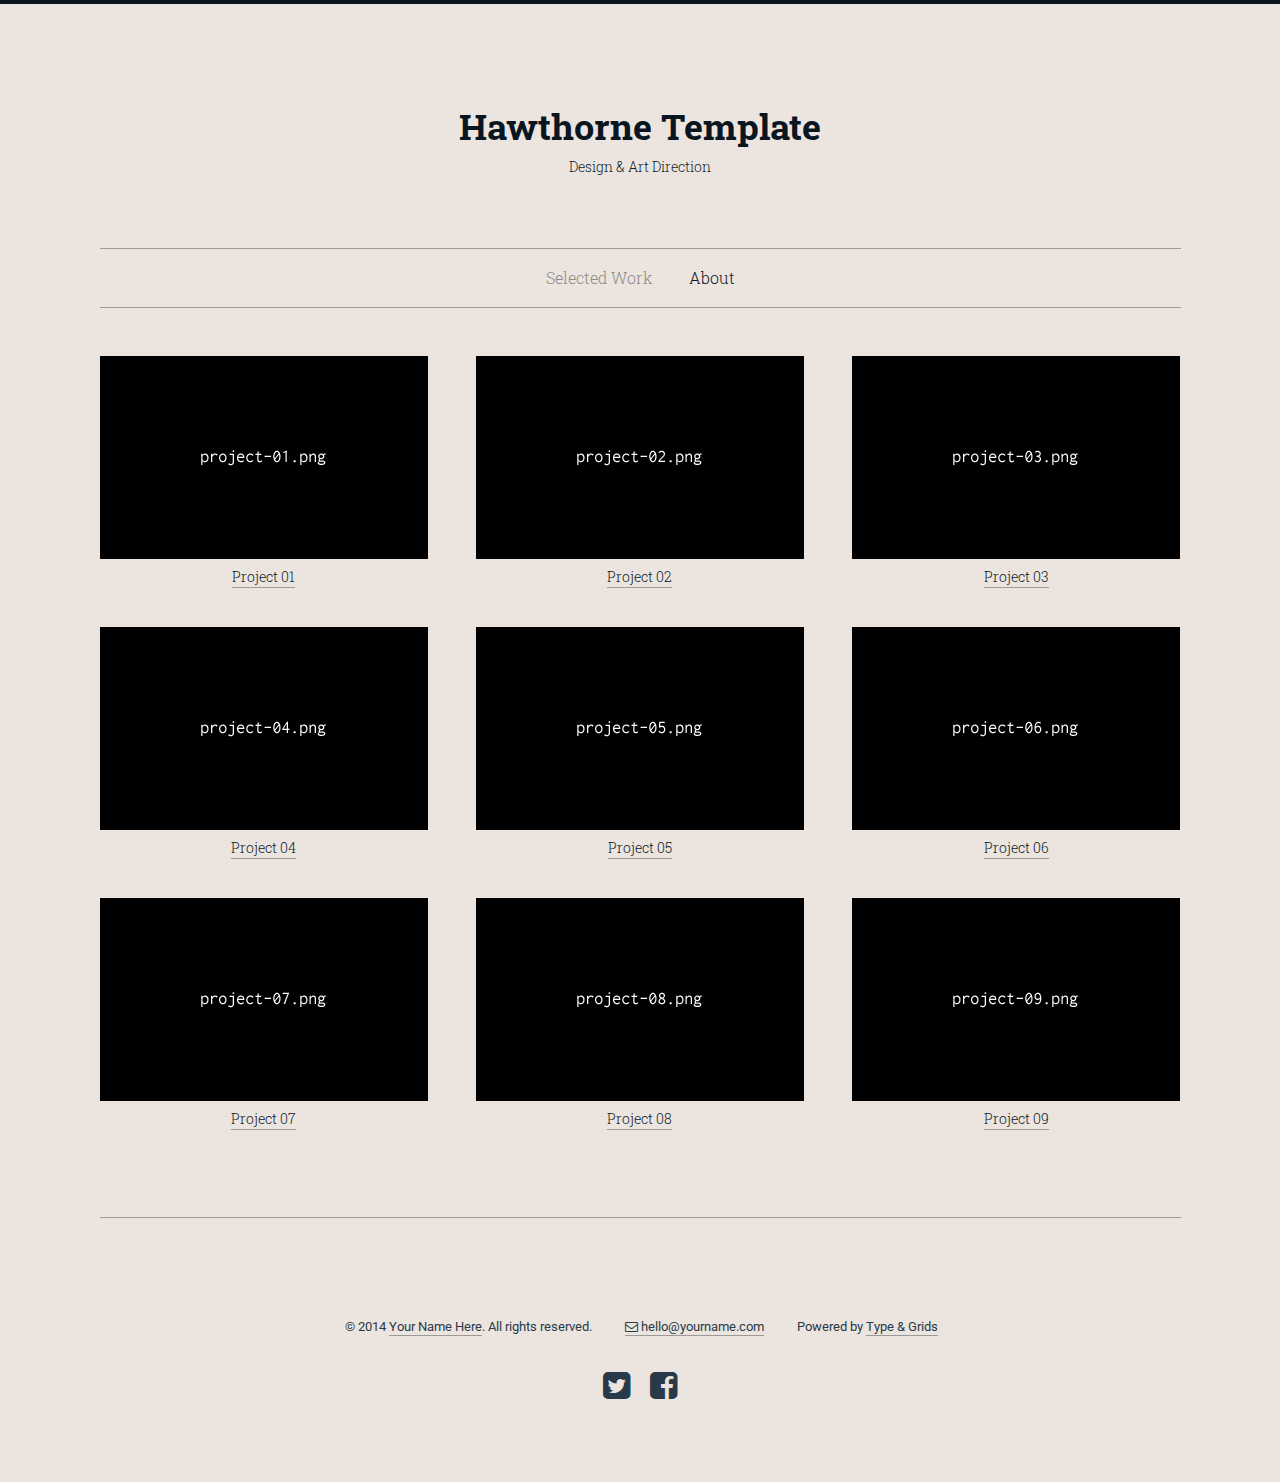
==== index.html @ dd9c14a2 "initial commit" ====
<!doctype html>
<html class="no-js" lang="en">
<head>
<meta charset="utf-8" />
<meta name="viewport" content="width=device-width, initial-scale=1.0" />

<title>Hawthorne &mdash; Selected Work</title>
<meta name="description" content="Page description goes here">

<!-- ******************************************************************************************
Set the type and color theme here - the Pro version contains additional themes -->
<link href="css/hawthorne_type2_color3.css" rel="stylesheet">
<!--  ************************************************************************************* -->

<link href="css/font-awesome.min.css" rel="stylesheet">
<script src="js/vendor/modernizr.js"></script>

</head>
<body>

<div class="top-border"></div>

<div class="row">
	<div class="small-12 medium-12 large-12 small-centered columns">
		<header>		
			<h1><a href="index.html">Hawthorne Template</a></h1>
			<h2><a href="index.html">Design & Art Direction</a></h2>
			<!--
			<div class="logo">
				<a href="index.html"><img src="img/logo.png" alt="Your Name Here" /></a>
			</div>
			-->
		</header>
	</div>
	<div class="small-12 medium-12 large-12 small-centered columns">
		<nav>
			<ul class="inline-list-custom">
				<li><a href="index.html" class="current">Selected Work</a></li>
				<li><a href="about.html">About</a></li>							
			</ul>
		</nav>
	</div>
</div>

<div class="row">
	<div class="small-12 medium-12 large-12 columns">
		<ul class="small-block-grid-1 medium-block-grid-3 large-block-grid-3 inline-list-custom">
			
			<!-- Begin project -->
			<li>
				<div class="thumbnail">
					<div class="thumbnail-img">
						<div class="thumbnail-hover"><a href="project-01.html"></a></div>
						<a href="project-01.html"><img src="img/projects/project-01.png" alt="Project 01" /></a>
					</div>
					<div class="thumbnail-caption"><a class="caption-link" href="project-01.html">Project 01</a></div>
				</div>
			</li>
			<!-- End project -->
			
			<!-- Begin project -->
			<li>
				<div class="thumbnail">
					<div class="thumbnail-img">
						<div class="thumbnail-hover"><a href="project-01.html"></a></div>
						<a href="project-01.html"><img src="img/projects/project-02.png" alt="Project 02" /></a>
					</div>
					<div class="thumbnail-caption"><a class="caption-link" href="project-01.html">Project 02</a></div>
				</div>
			</li>
			<!-- End project -->
			
			<!-- Begin project -->
			<li>
				<div class="thumbnail">
					<div class="thumbnail-img">
						<div class="thumbnail-hover"><a href="project-01.html"></a></div>
						<a href="project-01.html"><img src="img/projects/project-03.png" alt="Project 03" /></a>
					</div>
					<div class="thumbnail-caption"><a class="caption-link" href="project-01.html">Project 03</a></div>
				</div>
			</li>
			<!-- End project -->
			
			<!-- Begin project -->
			<li>
				<div class="thumbnail">
					<div class="thumbnail-img">
						<div class="thumbnail-hover"><a href="project-01.html"></a></div>
						<a href="project-01.html"><img src="img/projects/project-04.png" alt="Project 04" /></a>
					</div>
					<div class="thumbnail-caption"><a class="caption-link" href="project-01.html">Project 04</a></div>
				</div>
			</li>
			<!-- End project -->
			
			<!-- Begin project -->
			<li>
				<div class="thumbnail">
					<div class="thumbnail-img">
						<div class="thumbnail-hover"><a href="project-01.html"></a></div>
						<a href="project-01.html"><img src="img/projects/project-05.png" alt="Project 05" /></a>
					</div>
					<div class="thumbnail-caption"><a class="caption-link" href="project-01.html">Project 05</a></div>
				</div>
			</li>
			<!-- End project -->
			
			<!-- Begin project -->
			<li>
				<div class="thumbnail">
					<div class="thumbnail-img">
						<div class="thumbnail-hover"><a href="project-01.html"></a></div>
						<a href="project-01.html"><img src="img/projects/project-06.png" alt="Project 06" /></a>
					</div>
					<div class="thumbnail-caption"><a class="caption-link" href="project-01.html">Project 06</a></div>
				</div>
			</li>
			<!-- End project -->
			
			<!-- Begin project -->
			<li>
				<div class="thumbnail">
					<div class="thumbnail-img">
						<div class="thumbnail-hover"><a href="project-01.html"></a></div>
						<a href="project-01.html"><img src="img/projects/project-07.png" alt="Project 07" /></a>
					</div>
					<div class="thumbnail-caption"><a class="caption-link" href="project-01.html">Project 07</a></div>
				</div>
			</li>
			<!-- End project -->
			
			<!-- Begin project -->
			<li>
				<div class="thumbnail">
					<div class="thumbnail-img">
						<div class="thumbnail-hover"><a href="project-01.html"></a></div>
						<a href="project-01.html"><img src="img/projects/project-08.png" alt="Project 08" /></a>
					</div>
					<div class="thumbnail-caption"><a class="caption-link" href="project-01.html">Project 08</a></div>
				</div>
			</li>
			<!-- End project -->
			
			<!-- Begin project -->
			<li>
				<div class="thumbnail">
					<div class="thumbnail-img">
						<div class="thumbnail-hover"><a href="project-01.html"></a></div>
						<a href="project-01.html"><img src="img/projects/project-09.png" alt="Project 09" /></a>
					</div>
					<div class="thumbnail-caption"><a class="caption-link" href="project-01.html">Project 09</a></div>
				</div>
			</li>
			<!-- End project -->
						
		</ul>
	</div>
</div>

<div class="row">
	<div class="small-12 medium-12 large-12 columns">
		<footer>
			<ul>
				<li>&copy; 2014 <a href="index.html">Your Name Here</a>. All rights reserved.</li>
				<li><a href="mailto:hello@yourname.com"><i class="fa fa-envelope-o"></i> hello@yourname.com</a></li>
				
				<!-- *****************************************************************************************
				The "Powered by Type & Grids" link in the footer is required in the Free version
				typeandgrids.com/pirates -->
				<li>Powered by <a href="http://www.typeandgrids.com" target="_blank">Type &amp; Grids</a></li>
				<!--  ************************************************************************************ -->
				
			</ul>
			<div class="social-icons">
				<a href="http://www.twitter.com/typeandgrids" target="_blank"><i class="fa fa-twitter-square fa-2x"></i></a>
				<a href="http://www.facebook.com/typeandgrids" target="_blank"><i class="fa fa-facebook-square fa-2x"></i></a>
			</div>
		</footer>
	</div>
</div>

<script src="js/vendor/jquery.min.js"></script>
<script src="js/foundation.min.js"></script>
<script src="js/hawthorne.js"></script>

</body>
</html>
---- css/hawthorne_type2_color3.css ----
@import url(http://fonts.googleapis.com/css?family=Roboto:400,300,300italic,400italic,700,700italic);
@import url(http://fonts.googleapis.com/css?family=Roboto+Slab:400,300,700);
/*==================================================================================================
Foundation Variables
==================================================================================================*/
/*==================================================================================================
Imports
==================================================================================================*/
/*==================================================================================================
Type Theme 02
==================================================================================================*/
/*==================================================================================================
My Variables
==================================================================================================*/
/*==================================================================================================
Blog Type Theme 02: Roboto + Roboto Slab
==================================================================================================*/
/*==================================================================================================
Foundation Variables
==================================================================================================*/
/*==================================================================================================
Spacing Adjustments
==================================================================================================*/
/*==================================================================================================
Color Theme 03
==================================================================================================*/
/*==================================================================================================
Master Color Theme 03
==================================================================================================*/
/*==================================================================================================
Foundation Variables
==================================================================================================*/
/*==================================================================================================
My Variables
==================================================================================================*/
/*==================================================================================================
Mixins
==================================================================================================*/
/*==================================================================================================
Blog
==================================================================================================*/
/* line 28, ../scss/master/_blog.scss */
aside.blog-sidebar h5 {
  text-align: center;
}

/* line 32, ../scss/master/_blog.scss */
aside.blog-sidebar h5, .related-posts h5 {
  font-family: "Roboto Slab", "Helvetica Neue", "Helvetica", Helvetica, Arial, sans-serif;
  font-weight: bold;
  font-style: normal;
  font-size: 1.125rem;
  line-height: 1.2;
  letter-spacing: 0;
  text-transform: none;
  padding-bottom: 0.5em;
}

/* line 43, ../scss/master/_blog.scss */
aside.blog-sidebar li, aside.blog-sidebar p {
  font-family: "Roboto", "Helvetica Neue", "Helvetica", Helvetica, Arial, sans-serif;
  font-weight: normal;
  font-style: normal;
  font-size: 1.125rem;
  line-height: 1.6;
  letter-spacing: 0;
  text-transform: none;
  list-style-type: none;
  padding-bottom: 1em;
  text-align: center;
}

/* line 56, ../scss/master/_blog.scss */
aside.blog-sidebar ul {
  margin-left: 0;
}

/* line 60, ../scss/master/_blog.scss */
aside.blog-sidebar ul li {
  list-style-type: none;
  margin-left: 0;
}

/* line 65, ../scss/master/_blog.scss */
aside.blog-sidebar ul li a, aside.blog-sidebar ul li a:hover, aside.blog-sidebar p a, aside.blog-sidebar p a:hover, article h1 a, article h1 a:hover {
  border-bottom: none !important;
  text-decoration: none;
  -webkit-transition: color 0.2s ease-out;
  -moz-transition: color 0.2s ease-out;
  transition: color 0.2s ease-out;
}

/* line 71, ../scss/master/_blog.scss */
article {
  border-bottom: 1px solid #9d9995;
  padding-bottom: 1.25em;
  margin-bottom: 2.5em;
}

/* line 77, ../scss/master/_blog.scss */
article h1, h1.archive-title {
  font-family: "Roboto Slab", "Helvetica Neue", "Helvetica", Helvetica, Arial, sans-serif;
  font-weight: bold;
  font-style: normal;
  font-size: 1.5rem;
  line-height: 1.2;
  letter-spacing: 0;
  text-transform: none;
}

/* line 87, ../scss/master/_blog.scss */
article h6.date {
  font-family: "Roboto", "Helvetica Neue", "Helvetica", Helvetica, Arial, sans-serif;
  font-weight: 300;
  font-style: normal;
  font-size: 1rem;
  line-height: 1.2;
  letter-spacing: 0;
  text-transform: none;
  margin-bottom: 1.5em;
}

/* line 98, ../scss/master/_blog.scss */
article p, article li {
  font-family: "Roboto", "Helvetica Neue", "Helvetica", Helvetica, Arial, sans-serif;
  font-size: 0.875rem;
  line-height: 1.5;
}

/* line 104, ../scss/master/_blog.scss */
article p a {
  -webkit-transition: color 0.2s ease-out;
  -moz-transition: color 0.2s ease-out;
  transition: color 0.2s ease-out;
}

/* line 108, ../scss/master/_blog.scss */
article p.byline {
  font-family: "Roboto", "Helvetica Neue", "Helvetica", Helvetica, Arial, sans-serif;
  font-weight: 300;
  font-style: normal;
  font-size: 1rem;
  line-height: 1.2;
  letter-spacing: 0;
  text-transform: none;
}

/* line 118, ../scss/master/_blog.scss */
article img {
  padding-top: 0.5em;
  padding-bottom: 0.5em;
}

/* line 123, ../scss/master/_blog.scss */
article .caption {
  margin-top: -1em;
}

/* line 128, ../scss/master/_blog.scss */
.comments {
  border-top: 1px solid #9d9995;
  margin-top: 3em;
  padding-top: 3em;
  padding-bottom: 1em;
}

/* line 135, ../scss/master/_blog.scss */
div div div article h2 {
  font-family: "Roboto Slab", "Helvetica Neue", "Helvetica", Helvetica, Arial, sans-serif;
  font-weight: bold;
  font-style: normal;
  font-size: 1.3125rem;
  line-height: 1.2;
  letter-spacing: 0;
  text-transform: none;
  padding-bottom: 0.25em;
}

/* line 146, ../scss/master/_blog.scss */
div div div article h3 {
  font-weight: bold;
  font-size: 0.875rem;
}

/* line 151, ../scss/master/_blog.scss */
.related-posts {
  margin-top: 2em;
  margin-bottom: 1.5em;
}

/* line 156, ../scss/master/_blog.scss */
.related-posts h5 {
  margin-bottom: 0.25em;
}

/* line 160, ../scss/master/_blog.scss */
.related-posts ul {
  list-style-type: none;
  margin-left: 0;
}

/* line 165, ../scss/master/_blog.scss */
.related-posts ul li {
  margin-left: 0;
  line-height: 1.8;
  font-family: "Roboto", "Helvetica Neue", "Helvetica", Helvetica, Arial, sans-serif;
  font-weight: normal;
  font-style: normal;
  font-size: 1.125rem;
  line-height: 1.6;
  letter-spacing: 0;
  text-transform: none;
}

/* line 177, ../scss/master/_blog.scss */
h1.archive-title {
  text-align: center;
  margin-bottom: 1.25em;
}

/* line 182, ../scss/master/_blog.scss */
.archive-item {
  margin-bottom: 2em;
}

/* line 186, ../scss/master/_blog.scss */
.archive-item h2 a {
  -webkit-transition: border 0.2s ease-out;
  -moz-transition: border 0.2s ease-out;
  transition: border 0.2s ease-out;
  -webkit-transition: color 0.2s ease-out;
  -moz-transition: color 0.2s ease-out;
  transition: color 0.2s ease-out;
  border-bottom: 1px solid #8a8988;
  padding-bottom: 2px;
  text-decoration: none;
}

/* line 194, ../scss/master/_blog.scss */
.archive-item h2 a:hover {
  border-bottom: 1px solid #1a5f99;
  -webkit-transition: color 0.2s ease-out;
  -moz-transition: color 0.2s ease-out;
  transition: color 0.2s ease-out;
}

/* line 199, ../scss/master/_blog.scss */
.archive-item h2 {
  font-family: "Roboto Slab", "Helvetica Neue", "Helvetica", Helvetica, Arial, sans-serif;
  font-weight: bold;
  font-style: normal;
  font-size: 1.125rem;
  line-height: 1.7;
  letter-spacing: 0;
  text-transform: none;
  text-align: center;
}

/* line 210, ../scss/master/_blog.scss */
.archive-item h6.date {
  font-family: "Roboto", "Helvetica Neue", "Helvetica", Helvetica, Arial, sans-serif;
  font-weight: 300;
  font-style: normal;
  font-size: 0.875rem;
  line-height: 1.3;
  letter-spacing: 0;
  text-transform: none;
  text-align: center;
  padding-top: 0.125em;
}

/* line 222, ../scss/master/_blog.scss */
.pagination-custom {
  margin-bottom: 2em;
}

/* line 226, ../scss/master/_blog.scss */
.pagination-custom p span {
  font-family: "Roboto Slab", "Helvetica Neue", "Helvetica", Helvetica, Arial, sans-serif;
  font-weight: normal;
  font-style: normal;
  font-size: 1rem;
  line-height: 1.2;
  letter-spacing: 0;
  text-transform: none;
  color: #8a8988;
}

/* line 237, ../scss/master/_blog.scss */
.pagination-custom a, .pagination-custom a:hover {
  border-bottom: none !important;
  -webkit-transition: color 0.2s ease-out;
  -moz-transition: color 0.2s ease-out;
  transition: color 0.2s ease-out;
}

/* line 242, ../scss/master/_blog.scss */
.pagination-left {
  padding-right: 1em;
}

/*==================================================================================================
Media Queries
==================================================================================================*/
@media only screen and (min-width: 40.063em) {
  /* line 254, ../scss/master/_blog.scss */
  aside.blog-sidebar h5 {
    text-align: left;
  }

  /* line 258, ../scss/master/_blog.scss */
  aside.blog-sidebar li, aside.blog-sidebar p {
    text-align: left;
  }

  /* line 262, ../scss/master/_blog.scss */
  article h1, h1.archive-title {
    font-size: 2rem;
  }

  /* line 266, ../scss/master/_blog.scss */
  article p, article li, div div div article h3 {
    font-size: 1.125rem;
  }
}
/*==================================================================================================
Global
==================================================================================================*/
/* line 69, ../scss/_custom.scss */
html {
  background-color: #ece5df !important;
}

/* line 73, ../scss/_custom.scss */
a, button, img, nav ul a, .thumbnail-caption a {
  -webkit-transition: color 0.2s ease-out;
  -moz-transition: color 0.2s ease-out;
  transition: color 0.2s ease-out;
}

/* line 77, ../scss/_custom.scss */
p a, li a, .thumbnail-caption a {
  -webkit-transition: border 0.2s ease-out;
  -moz-transition: border 0.2s ease-out;
  transition: border 0.2s ease-out;
  -webkit-transition: color 0.2s ease-out;
  -moz-transition: color 0.2s ease-out;
  transition: color 0.2s ease-out;
  border-bottom: 1px solid #9d9995;
  padding-bottom: 1px;
}

/* line 84, ../scss/_custom.scss */
p a:hover, li a:hover, .thumbnail-caption a:hover, .caption-hover {
  color: #1a5f99;
  border-bottom: 1px solid #1a5f99 !important;
}

/* line 89, ../scss/_custom.scss */
li .thumbnail-hover a, li thumbnail-img a img {
  border-bottom: none !important;
}

/* line 93, ../scss/_custom.scss */
div.lined-list ul {
  margin-left: 0;
}

/* line 97, ../scss/_custom.scss */
.lined-list li {
  font-family: "Roboto", "Helvetica Neue", "Helvetica", Helvetica, Arial, sans-serif;
  font-weight: normal;
  font-style: normal;
  font-size: inherit;
  line-height: 1.5;
  letter-spacing: 0;
  text-transform: none;
  list-style-type: none;
  border-bottom: 1px solid #9d9995;
  padding-top: 0.8em;
  padding-bottom: 0.8em;
  margin-left: 0;
}

/* line 112, ../scss/_custom.scss */
.lined-list li strong {
  font-family: "Roboto", "Helvetica Neue", "Helvetica", Helvetica, Arial, sans-serif;
  font-weight: bold;
  font-style: normal;
  font-size: inherit;
  line-height: 1.3;
  letter-spacing: 0;
  text-transform: none;
}

/* line 122, ../scss/_custom.scss */
.lined-list li:first-child {
  border-top: 1px solid #9d9995;
}

/* line 126, ../scss/_custom.scss */
.centered {
  text-align: center;
}

/* line 130, ../scss/_custom.scss */
iframe {
  border: none !important;
}

/* line 134, ../scss/_custom.scss */
ul.inline-list-custom li {
  margin-left: 0 !important;
}

/* line 138, ../scss/_custom.scss */
ul li {
  margin-left: 0.25em;
  padding-bottom: 1em;
}

/* line 144, ../scss/_custom.scss */
ol li {
  margin-left: 0.25em;
  padding-bottom: 1em;
}

/* line 150, ../scss/_custom.scss */
.row blockquote {
  border-left: 1px solid #9d9995;
}

/* line 154, ../scss/_custom.scss */
.row blockquote p, .row blockquote {
  color: #0a161f;
  font-style: italic;
}

/* line 159, ../scss/_custom.scss */
.row blockquote cite {
  font-weight: bold;
  font-style: normal;
  color: #0a161f;
  font-size: 1em;
  margin-top: 1em;
}

/* line 167, ../scss/_custom.scss */
div h1, div h2, div h3, div h4, div h5, div h6 {
  font-weight: bold;
}

/* line 171, ../scss/_custom.scss */
div div h2 {
  font-family: "Roboto Slab", "Helvetica Neue", "Helvetica", Helvetica, Arial, sans-serif;
  font-weight: bold;
  font-style: normal;
  font-size: 1.5rem;
  line-height: 1.3;
  letter-spacing: 0;
  text-transform: none;
}

/* line 181, ../scss/_custom.scss */
div div h3 {
  font-family: "Roboto Slab", "Helvetica Neue", "Helvetica", Helvetica, Arial, sans-serif;
  font-weight: bold;
  font-style: normal;
  font-size: 1.125rem;
  line-height: 1.3;
  letter-spacing: 0;
  text-transform: none;
}

/* line 191, ../scss/_custom.scss */
.p-small, article .caption, .caption {
  font-size: 0.875rem;
  line-height: 1.5;
}

/* line 196, ../scss/_custom.scss */
.p-smaller {
  font-size: 0.75rem;
  line-height: 1.5;
}

/* line 201, ../scss/_custom.scss */
.caption {
  margin-top: -0.5em;
}

/* line 206, ../scss/_custom.scss */
.social-inline {
  margin-left: 0;
}

/* line 210, ../scss/_custom.scss */
.social-inline li {
  display: block;
  float: left;
  margin-left: 0;
  margin-right: 1.5em;
  vertical-align: top !important;
}

/* line 218, ../scss/_custom.scss */
.social-inline li:first-child {
  margin-right: 0;
}

/* line 222, ../scss/_custom.scss */
.social-inline li span {
  vertical-align: top !important;
}

/*==================================================================================================
Header & Nav
==================================================================================================*/
/* line 232, ../scss/_custom.scss */
.top-border {
  border-top: 4px solid #0a161f;
}

/* line 236, ../scss/_custom.scss */
header {
  padding-top: 3em;
  padding-bottom: 2em;
}

/* line 241, ../scss/_custom.scss */
header div.logo {
  text-align: center;
}

/* line 245, ../scss/_custom.scss */
div div header h1 {
  font-family: "Roboto Slab", "Helvetica Neue", "Helvetica", Helvetica, Arial, sans-serif;
  font-weight: bold;
  font-style: normal;
  font-size: 1.625rem;
  line-height: 1.3;
  letter-spacing: 0;
  text-transform: none;
  line-height: 1.1;
  text-align: center;
  color: #0a161f;
}

/* line 258, ../scss/_custom.scss */
div div header h1 a {
  text-decoration: none;
  color: #0a161f;
}

/* line 263, ../scss/_custom.scss */
div div header h2 {
  font-family: "Roboto Slab", "Helvetica Neue", "Helvetica", Helvetica, Arial, sans-serif;
  font-weight: 300;
  font-style: normal;
  font-size: 0.8125rem;
  line-height: 1.3;
  letter-spacing: 0;
  text-transform: none;
  line-height: 1.4;
  text-align: center;
  color: #0d1d2a;
  margin-top: 0.75em;
}

/* line 278, ../scss/_custom.scss */
div div header h2 a {
  text-decoration: none;
  color: #0d1d2a;
}

/* line 283, ../scss/_custom.scss */
div div header h1 a:hover, header h1 a:focus {
  color: #0a161f;
}

/* line 287, ../scss/_custom.scss */
div div header h2 a:hover, header h2 a:focus {
  color: #0d1d2a;
}

/* line 291, ../scss/_custom.scss */
nav {
  border-top: 1px solid #9d9995;
  border-bottom: 1px solid #9d9995;
  margin-bottom: 3em;
  background-color: #ece5df;
}

/* line 298, ../scss/_custom.scss */
nav ul.inline-list-custom {
  text-align: center;
  padding-top: 0.8em;
  margin-bottom: 0.8em;
  margin-left: 0;
}

/* line 305, ../scss/_custom.scss */
nav ul.inline-list-custom li {
  font-family: "Roboto Slab", "Helvetica Neue", "Helvetica", Helvetica, Arial, sans-serif;
  font-weight: 300;
  font-style: normal;
  font-size: 1rem;
  line-height: 2;
  letter-spacing: 0;
  text-transform: none;
  display: inline-block;
  padding-left: 1em;
  margin-right: 1em;
  padding-bottom: 0;
}

/* line 320, ../scss/_custom.scss */
nav ul li a, nav ul li a:hover {
  border: none !important;
}

/* line 324, ../scss/_custom.scss */
a.current {
  color: #8a8988;
  pointer-events: none;
}

/* line 329, ../scss/_custom.scss */
a.current:hover {
  color: #8a8988;
}

/*==================================================================================================
Project
==================================================================================================*/
/* line 339, ../scss/_custom.scss */
.thumbnail {
  margin-bottom: -0.5em;
  max-width: 328px;
  margin-left: auto;
  margin-right: auto;
}

/* line 346, ../scss/_custom.scss */
.thumbnail-img {
  position: relative;
}

/* line 350, ../scss/_custom.scss */
.thumbnail-hover {
  position: absolute;
  display: none;
  width: 100%;
  height: 100%;
  background-color: rgba(26, 95, 153, 0.5);
}

/* line 358, ../scss/_custom.scss */
.thumbnail-hover a {
  position: absolute;
  left: 0;
  width: 100%;
  height: 100%;
}

/* line 365, ../scss/_custom.scss */
.thumbnail-hover a:hover {
  border: none;
}

/* line 369, ../scss/_custom.scss */
.thumbnail-caption {
  font-family: "Roboto Slab", "Helvetica Neue", "Helvetica", Helvetica, Arial, sans-serif;
  font-weight: 300;
  font-style: normal;
  font-size: 0.875rem;
  line-height: 1.5;
  letter-spacing: 0;
  text-transform: none;
  text-align: center;
  margin-top: 0.5em;
}

/* line 381, ../scss/_custom.scss */
.thumbnail-caption a {
  -webkit-transition: color 0.2s ease-out;
  -moz-transition: color 0.2s ease-out;
  transition: color 0.2s ease-out;
}

/* line 385, ../scss/_custom.scss */
ul.small-block-grid-1 li {
  text-align: center;
}

/* line 389, ../scss/_custom.scss */
hr.project-detail-hr {
  margin-top: 1.75em;
  display: none;
}

/* line 394, ../scss/_custom.scss */
.project-img {
  text-align: center;
  margin-top: 3em;
}

/* line 399, ../scss/_custom.scss */
.project-img:first-of-type {
  margin-top: 1.75em;
}

/* line 403, ../scss/_custom.scss */
.project-img h6 {
  padding-top: 1em;
  font-family: "Roboto Slab", "Helvetica Neue", "Helvetica", Helvetica, Arial, sans-serif;
  font-weight: 300;
  font-style: normal;
  font-size: 0.875rem;
  line-height: 1.5;
  letter-spacing: 0;
  text-transform: none;
}

/* line 414, ../scss/_custom.scss */
.back-to-top-holder {
  margin-top: 4em;
  margin-bottom: 2em;
  text-align: center;
}

/* line 420, ../scss/_custom.scss */
.back-to-top {
  border: none;
  color: #283a49;
}

/* line 425, ../scss/_custom.scss */
a.back-to-top:hover {
  border: none !important;
}

/* line 429, ../scss/_custom.scss */
.raw-html iframe {
  padding-top: 2em;
}

/* line 433, ../scss/_custom.scss */
.raw-html div {
  margin-top: 2em;
}

/* line 437, ../scss/_custom.scss */
.raw-html hr {
  display: none;
  margin-top: 3em;
  margin-bottom: 3em;
}

/*==================================================================================================
Footer
==================================================================================================*/
/* line 449, ../scss/_custom.scss */
footer {
  border-top: 1px solid #9d9995;
  margin-top: 3em;
  padding-top: 4em;
  padding-bottom: 5em;
}

/* line 456, ../scss/_custom.scss */
footer ul {
  text-align: center;
  margin-top: 2em;
  margin-left: 0;
}

/* line 462, ../scss/_custom.scss */
footer li {
  font-family: "Roboto", "Helvetica Neue", "Helvetica", Helvetica, Arial, sans-serif;
  font-weight: normal;
  font-style: normal;
  font-size: 0.8125rem;
  line-height: 1.6;
  letter-spacing: 0;
  text-transform: none;
  display: inline-block;
  padding-left: 1em;
  margin-right: 1em;
  color: #283a49;
}

/* line 476, ../scss/_custom.scss */
footer li a {
  color: #283a49;
  -webkit-transition: color 0.2s ease-out;
  -moz-transition: color 0.2s ease-out;
  transition: color 0.2s ease-out;
}

/* line 481, ../scss/_custom.scss */
footer div.social-icons {
  text-align: center;
}

/* line 485, ../scss/_custom.scss */
footer div.social-icons i {
  padding-left: 0.25em;
  padding-right: 0.25em;
  color: #283a49;
}

/* line 491, ../scss/_custom.scss */
footer div.social-icons a:hover i {
  color: #1a5f99;
  -webkit-transition: color 0.2s ease-out;
  -moz-transition: color 0.2s ease-out;
  transition: color 0.2s ease-out;
}

/* line 496, ../scss/_custom.scss */
footer div.social-icons a i {
  -webkit-transition: color 0.2s ease-out;
  -moz-transition: color 0.2s ease-out;
  transition: color 0.2s ease-out;
}

/*==================================================================================================
Media Queries
==================================================================================================*/
@media only screen and (min-width: 40.063em) {
  /* line 508, ../scss/_custom.scss */
  header {
    padding-top: 6.25em;
    padding-bottom: 3.95em;
  }

  /* line 513, ../scss/_custom.scss */
  div div header h1 {
    font-size: 2.25rem;
  }

  /* line 517, ../scss/_custom.scss */
  div div header h2 {
    font-size: 0.875rem;
  }

  /* line 521, ../scss/_custom.scss */
  div div h2 {
    font-size: 1.875rem;
  }

  /* line 525, ../scss/_custom.scss */
  div div h3 {
    font-size: 1.125rem;
  }

  /* line 529, ../scss/_custom.scss */
  hr.project-detail-hr {
    display: block;
  }

  /* line 533, ../scss/_custom.scss */
  .raw-html hr {
    display: block;
  }

  /* line 537, ../scss/_custom.scss */
  .project-img:first-of-type {
    margin-top: 3em;
  }
}
/* line 287, ../bower_components/foundation/scss/foundation/components/_global.scss */
meta.foundation-mq-small {
  font-family: "/only screen and (max-width: 40em)/";
  width: 0em;
}

/* line 292, ../bower_components/foundation/scss/foundation/components/_global.scss */
meta.foundation-mq-medium {
  font-family: "/only screen and (min-width:40.063em) and (max-width:64em)/";
  width: 40.063em;
}

/* line 297, ../bower_components/foundation/scss/foundation/components/_global.scss */
meta.foundation-mq-large {
  font-family: "/only screen and (min-width:64.063em)/";
  width: 64.063em;
}

/* line 302, ../bower_components/foundation/scss/foundation/components/_global.scss */
meta.foundation-mq-xlarge {
  font-family: "/only screen and (min-width:90.063em)/";
  width: 90.063em;
}

/* line 307, ../bower_components/foundation/scss/foundation/components/_global.scss */
meta.foundation-mq-xxlarge {
  font-family: "/only screen and (min-width:120.063em)/";
  width: 120.063em;
}

/* line 317, ../bower_components/foundation/scss/foundation/components/_global.scss */
*,
*:before,
*:after {
  -moz-box-sizing: border-box;
  -webkit-box-sizing: border-box;
  box-sizing: border-box;
}

/* line 322, ../bower_components/foundation/scss/foundation/components/_global.scss */
html,
body {
  font-size: 100%;
}

/* line 325, ../bower_components/foundation/scss/foundation/components/_global.scss */
body {
  background: #ece5df;
  color: #0a161f;
  padding: 0;
  margin: 0;
  font-family: "Roboto", "Helvetica Neue", "Helvetica", Helvetica, Arial, sans-serif;
  font-weight: normal;
  font-style: normal;
  line-height: 1;
  position: relative;
  cursor: "default";
}

/* line 338, ../bower_components/foundation/scss/foundation/components/_global.scss */
a:hover {
  cursor: pointer;
}

/* line 343, ../bower_components/foundation/scss/foundation/components/_global.scss */
img,
object,
embed {
  max-width: 100%;
  height: auto;
}

/* line 346, ../bower_components/foundation/scss/foundation/components/_global.scss */
object,
embed {
  height: 100%;
}

/* line 347, ../bower_components/foundation/scss/foundation/components/_global.scss */
img {
  -ms-interpolation-mode: bicubic;
}

/* line 353, ../bower_components/foundation/scss/foundation/components/_global.scss */
#map_canvas img,
#map_canvas embed,
#map_canvas object,
.map_canvas img,
.map_canvas embed,
.map_canvas object {
  max-width: none !important;
}

/* line 358, ../bower_components/foundation/scss/foundation/components/_global.scss */
.left {
  float: left !important;
}

/* line 359, ../bower_components/foundation/scss/foundation/components/_global.scss */
.right {
  float: right !important;
}

/* line 360, ../bower_components/foundation/scss/foundation/components/_global.scss */
.clearfix {
  *zoom: 1;
}
/* line 165, ../bower_components/foundation/scss/foundation/components/_global.scss */
.clearfix:before, .clearfix:after {
  content: " ";
  display: table;
}
/* line 166, ../bower_components/foundation/scss/foundation/components/_global.scss */
.clearfix:after {
  clear: both;
}

/* line 361, ../bower_components/foundation/scss/foundation/components/_global.scss */
.text-left {
  text-align: left !important;
}

/* line 362, ../bower_components/foundation/scss/foundation/components/_global.scss */
.text-right {
  text-align: right !important;
}

/* line 363, ../bower_components/foundation/scss/foundation/components/_global.scss */
.text-center {
  text-align: center !important;
}

/* line 364, ../bower_components/foundation/scss/foundation/components/_global.scss */
.text-justify {
  text-align: justify !important;
}

/* line 365, ../bower_components/foundation/scss/foundation/components/_global.scss */
.hide {
  display: none;
}

/* line 371, ../bower_components/foundation/scss/foundation/components/_global.scss */
.antialiased {
  -webkit-font-smoothing: antialiased;
}

/* line 374, ../bower_components/foundation/scss/foundation/components/_global.scss */
img {
  display: inline-block;
  vertical-align: middle;
}

/* line 384, ../bower_components/foundation/scss/foundation/components/_global.scss */
textarea {
  height: auto;
  min-height: 50px;
}

/* line 387, ../bower_components/foundation/scss/foundation/components/_global.scss */
select {
  width: 100%;
}

/* line 69, ../bower_components/foundation/scss/foundation/components/_block-grid.scss */
[class*="block-grid-"] {
  display: block;
  padding: 0;
  margin: 0 -1.5em;
  *zoom: 1;
}
/* line 165, ../bower_components/foundation/scss/foundation/components/_global.scss */
[class*="block-grid-"]:before, [class*="block-grid-"]:after {
  content: " ";
  display: table;
}
/* line 166, ../bower_components/foundation/scss/foundation/components/_global.scss */
[class*="block-grid-"]:after {
  clear: both;
}
/* line 35, ../bower_components/foundation/scss/foundation/components/_block-grid.scss */
[class*="block-grid-"] > li {
  display: inline;
  height: auto;
  float: left;
  padding: 0 1.5em 3em;
}

@media only screen {
  /* line 44, ../bower_components/foundation/scss/foundation/components/_block-grid.scss */
  .small-block-grid-1 > li {
    width: 100%;
    padding: 0 1.5em 3em;
  }
  /* line 48, ../bower_components/foundation/scss/foundation/components/_block-grid.scss */
  .small-block-grid-1 > li:nth-of-type(n) {
    clear: none;
  }
  /* line 49, ../bower_components/foundation/scss/foundation/components/_block-grid.scss */
  .small-block-grid-1 > li:nth-of-type(1n+1) {
    clear: both;
  }

  /* line 44, ../bower_components/foundation/scss/foundation/components/_block-grid.scss */
  .small-block-grid-2 > li {
    width: 50%;
    padding: 0 1.5em 3em;
  }
  /* line 48, ../bower_components/foundation/scss/foundation/components/_block-grid.scss */
  .small-block-grid-2 > li:nth-of-type(n) {
    clear: none;
  }
  /* line 49, ../bower_components/foundation/scss/foundation/components/_block-grid.scss */
  .small-block-grid-2 > li:nth-of-type(2n+1) {
    clear: both;
  }

  /* line 44, ../bower_components/foundation/scss/foundation/components/_block-grid.scss */
  .small-block-grid-3 > li {
    width: 33.33333%;
    padding: 0 1.5em 3em;
  }
  /* line 48, ../bower_components/foundation/scss/foundation/components/_block-grid.scss */
  .small-block-grid-3 > li:nth-of-type(n) {
    clear: none;
  }
  /* line 49, ../bower_components/foundation/scss/foundation/components/_block-grid.scss */
  .small-block-grid-3 > li:nth-of-type(3n+1) {
    clear: both;
  }

  /* line 44, ../bower_components/foundation/scss/foundation/components/_block-grid.scss */
  .small-block-grid-4 > li {
    width: 25%;
    padding: 0 1.5em 3em;
  }
  /* line 48, ../bower_components/foundation/scss/foundation/components/_block-grid.scss */
  .small-block-grid-4 > li:nth-of-type(n) {
    clear: none;
  }
  /* line 49, ../bower_components/foundation/scss/foundation/components/_block-grid.scss */
  .small-block-grid-4 > li:nth-of-type(4n+1) {
    clear: both;
  }

  /* line 44, ../bower_components/foundation/scss/foundation/components/_block-grid.scss */
  .small-block-grid-5 > li {
    width: 20%;
    padding: 0 1.5em 3em;
  }
  /* line 48, ../bower_components/foundation/scss/foundation/components/_block-grid.scss */
  .small-block-grid-5 > li:nth-of-type(n) {
    clear: none;
  }
  /* line 49, ../bower_components/foundation/scss/foundation/components/_block-grid.scss */
  .small-block-grid-5 > li:nth-of-type(5n+1) {
    clear: both;
  }

  /* line 44, ../bower_components/foundation/scss/foundation/components/_block-grid.scss */
  .small-block-grid-6 > li {
    width: 16.66667%;
    padding: 0 1.5em 3em;
  }
  /* line 48, ../bower_components/foundation/scss/foundation/components/_block-grid.scss */
  .small-block-grid-6 > li:nth-of-type(n) {
    clear: none;
  }
  /* line 49, ../bower_components/foundation/scss/foundation/components/_block-grid.scss */
  .small-block-grid-6 > li:nth-of-type(6n+1) {
    clear: both;
  }

  /* line 44, ../bower_components/foundation/scss/foundation/components/_block-grid.scss */
  .small-block-grid-7 > li {
    width: 14.28571%;
    padding: 0 1.5em 3em;
  }
  /* line 48, ../bower_components/foundation/scss/foundation/components/_block-grid.scss */
  .small-block-grid-7 > li:nth-of-type(n) {
    clear: none;
  }
  /* line 49, ../bower_components/foundation/scss/foundation/components/_block-grid.scss */
  .small-block-grid-7 > li:nth-of-type(7n+1) {
    clear: both;
  }

  /* line 44, ../bower_components/foundation/scss/foundation/components/_block-grid.scss */
  .small-block-grid-8 > li {
    width: 12.5%;
    padding: 0 1.5em 3em;
  }
  /* line 48, ../bower_components/foundation/scss/foundation/components/_block-grid.scss */
  .small-block-grid-8 > li:nth-of-type(n) {
    clear: none;
  }
  /* line 49, ../bower_components/foundation/scss/foundation/components/_block-grid.scss */
  .small-block-grid-8 > li:nth-of-type(8n+1) {
    clear: both;
  }

  /* line 44, ../bower_components/foundation/scss/foundation/components/_block-grid.scss */
  .small-block-grid-9 > li {
    width: 11.11111%;
    padding: 0 1.5em 3em;
  }
  /* line 48, ../bower_components/foundation/scss/foundation/components/_block-grid.scss */
  .small-block-grid-9 > li:nth-of-type(n) {
    clear: none;
  }
  /* line 49, ../bower_components/foundation/scss/foundation/components/_block-grid.scss */
  .small-block-grid-9 > li:nth-of-type(9n+1) {
    clear: both;
  }

  /* line 44, ../bower_components/foundation/scss/foundation/components/_block-grid.scss */
  .small-block-grid-10 > li {
    width: 10%;
    padding: 0 1.5em 3em;
  }
  /* line 48, ../bower_components/foundation/scss/foundation/components/_block-grid.scss */
  .small-block-grid-10 > li:nth-of-type(n) {
    clear: none;
  }
  /* line 49, ../bower_components/foundation/scss/foundation/components/_block-grid.scss */
  .small-block-grid-10 > li:nth-of-type(10n+1) {
    clear: both;
  }

  /* line 44, ../bower_components/foundation/scss/foundation/components/_block-grid.scss */
  .small-block-grid-11 > li {
    width: 9.09091%;
    padding: 0 1.5em 3em;
  }
  /* line 48, ../bower_components/foundation/scss/foundation/components/_block-grid.scss */
  .small-block-grid-11 > li:nth-of-type(n) {
    clear: none;
  }
  /* line 49, ../bower_components/foundation/scss/foundation/components/_block-grid.scss */
  .small-block-grid-11 > li:nth-of-type(11n+1) {
    clear: both;
  }

  /* line 44, ../bower_components/foundation/scss/foundation/components/_block-grid.scss */
  .small-block-grid-12 > li {
    width: 8.33333%;
    padding: 0 1.5em 3em;
  }
  /* line 48, ../bower_components/foundation/scss/foundation/components/_block-grid.scss */
  .small-block-grid-12 > li:nth-of-type(n) {
    clear: none;
  }
  /* line 49, ../bower_components/foundation/scss/foundation/components/_block-grid.scss */
  .small-block-grid-12 > li:nth-of-type(12n+1) {
    clear: both;
  }
}
@media only screen and (min-width: 40.063em) {
  /* line 44, ../bower_components/foundation/scss/foundation/components/_block-grid.scss */
  .medium-block-grid-1 > li {
    width: 100%;
    padding: 0 1.5em 3em;
  }
  /* line 48, ../bower_components/foundation/scss/foundation/components/_block-grid.scss */
  .medium-block-grid-1 > li:nth-of-type(n) {
    clear: none;
  }
  /* line 49, ../bower_components/foundation/scss/foundation/components/_block-grid.scss */
  .medium-block-grid-1 > li:nth-of-type(1n+1) {
    clear: both;
  }

  /* line 44, ../bower_components/foundation/scss/foundation/components/_block-grid.scss */
  .medium-block-grid-2 > li {
    width: 50%;
    padding: 0 1.5em 3em;
  }
  /* line 48, ../bower_components/foundation/scss/foundation/components/_block-grid.scss */
  .medium-block-grid-2 > li:nth-of-type(n) {
    clear: none;
  }
  /* line 49, ../bower_components/foundation/scss/foundation/components/_block-grid.scss */
  .medium-block-grid-2 > li:nth-of-type(2n+1) {
    clear: both;
  }

  /* line 44, ../bower_components/foundation/scss/foundation/components/_block-grid.scss */
  .medium-block-grid-3 > li {
    width: 33.33333%;
    padding: 0 1.5em 3em;
  }
  /* line 48, ../bower_components/foundation/scss/foundation/components/_block-grid.scss */
  .medium-block-grid-3 > li:nth-of-type(n) {
    clear: none;
  }
  /* line 49, ../bower_components/foundation/scss/foundation/components/_block-grid.scss */
  .medium-block-grid-3 > li:nth-of-type(3n+1) {
    clear: both;
  }

  /* line 44, ../bower_components/foundation/scss/foundation/components/_block-grid.scss */
  .medium-block-grid-4 > li {
    width: 25%;
    padding: 0 1.5em 3em;
  }
  /* line 48, ../bower_components/foundation/scss/foundation/components/_block-grid.scss */
  .medium-block-grid-4 > li:nth-of-type(n) {
    clear: none;
  }
  /* line 49, ../bower_components/foundation/scss/foundation/components/_block-grid.scss */
  .medium-block-grid-4 > li:nth-of-type(4n+1) {
    clear: both;
  }

  /* line 44, ../bower_components/foundation/scss/foundation/components/_block-grid.scss */
  .medium-block-grid-5 > li {
    width: 20%;
    padding: 0 1.5em 3em;
  }
  /* line 48, ../bower_components/foundation/scss/foundation/components/_block-grid.scss */
  .medium-block-grid-5 > li:nth-of-type(n) {
    clear: none;
  }
  /* line 49, ../bower_components/foundation/scss/foundation/components/_block-grid.scss */
  .medium-block-grid-5 > li:nth-of-type(5n+1) {
    clear: both;
  }

  /* line 44, ../bower_components/foundation/scss/foundation/components/_block-grid.scss */
  .medium-block-grid-6 > li {
    width: 16.66667%;
    padding: 0 1.5em 3em;
  }
  /* line 48, ../bower_components/foundation/scss/foundation/components/_block-grid.scss */
  .medium-block-grid-6 > li:nth-of-type(n) {
    clear: none;
  }
  /* line 49, ../bower_components/foundation/scss/foundation/components/_block-grid.scss */
  .medium-block-grid-6 > li:nth-of-type(6n+1) {
    clear: both;
  }

  /* line 44, ../bower_components/foundation/scss/foundation/components/_block-grid.scss */
  .medium-block-grid-7 > li {
    width: 14.28571%;
    padding: 0 1.5em 3em;
  }
  /* line 48, ../bower_components/foundation/scss/foundation/components/_block-grid.scss */
  .medium-block-grid-7 > li:nth-of-type(n) {
    clear: none;
  }
  /* line 49, ../bower_components/foundation/scss/foundation/components/_block-grid.scss */
  .medium-block-grid-7 > li:nth-of-type(7n+1) {
    clear: both;
  }

  /* line 44, ../bower_components/foundation/scss/foundation/components/_block-grid.scss */
  .medium-block-grid-8 > li {
    width: 12.5%;
    padding: 0 1.5em 3em;
  }
  /* line 48, ../bower_components/foundation/scss/foundation/components/_block-grid.scss */
  .medium-block-grid-8 > li:nth-of-type(n) {
    clear: none;
  }
  /* line 49, ../bower_components/foundation/scss/foundation/components/_block-grid.scss */
  .medium-block-grid-8 > li:nth-of-type(8n+1) {
    clear: both;
  }

  /* line 44, ../bower_components/foundation/scss/foundation/components/_block-grid.scss */
  .medium-block-grid-9 > li {
    width: 11.11111%;
    padding: 0 1.5em 3em;
  }
  /* line 48, ../bower_components/foundation/scss/foundation/components/_block-grid.scss */
  .medium-block-grid-9 > li:nth-of-type(n) {
    clear: none;
  }
  /* line 49, ../bower_components/foundation/scss/foundation/components/_block-grid.scss */
  .medium-block-grid-9 > li:nth-of-type(9n+1) {
    clear: both;
  }

  /* line 44, ../bower_components/foundation/scss/foundation/components/_block-grid.scss */
  .medium-block-grid-10 > li {
    width: 10%;
    padding: 0 1.5em 3em;
  }
  /* line 48, ../bower_components/foundation/scss/foundation/components/_block-grid.scss */
  .medium-block-grid-10 > li:nth-of-type(n) {
    clear: none;
  }
  /* line 49, ../bower_components/foundation/scss/foundation/components/_block-grid.scss */
  .medium-block-grid-10 > li:nth-of-type(10n+1) {
    clear: both;
  }

  /* line 44, ../bower_components/foundation/scss/foundation/components/_block-grid.scss */
  .medium-block-grid-11 > li {
    width: 9.09091%;
    padding: 0 1.5em 3em;
  }
  /* line 48, ../bower_components/foundation/scss/foundation/components/_block-grid.scss */
  .medium-block-grid-11 > li:nth-of-type(n) {
    clear: none;
  }
  /* line 49, ../bower_components/foundation/scss/foundation/components/_block-grid.scss */
  .medium-block-grid-11 > li:nth-of-type(11n+1) {
    clear: both;
  }

  /* line 44, ../bower_components/foundation/scss/foundation/components/_block-grid.scss */
  .medium-block-grid-12 > li {
    width: 8.33333%;
    padding: 0 1.5em 3em;
  }
  /* line 48, ../bower_components/foundation/scss/foundation/components/_block-grid.scss */
  .medium-block-grid-12 > li:nth-of-type(n) {
    clear: none;
  }
  /* line 49, ../bower_components/foundation/scss/foundation/components/_block-grid.scss */
  .medium-block-grid-12 > li:nth-of-type(12n+1) {
    clear: both;
  }
}
@media only screen and (min-width: 64.063em) {
  /* line 44, ../bower_components/foundation/scss/foundation/components/_block-grid.scss */
  .large-block-grid-1 > li {
    width: 100%;
    padding: 0 1.5em 3em;
  }
  /* line 48, ../bower_components/foundation/scss/foundation/components/_block-grid.scss */
  .large-block-grid-1 > li:nth-of-type(n) {
    clear: none;
  }
  /* line 49, ../bower_components/foundation/scss/foundation/components/_block-grid.scss */
  .large-block-grid-1 > li:nth-of-type(1n+1) {
    clear: both;
  }

  /* line 44, ../bower_components/foundation/scss/foundation/components/_block-grid.scss */
  .large-block-grid-2 > li {
    width: 50%;
    padding: 0 1.5em 3em;
  }
  /* line 48, ../bower_components/foundation/scss/foundation/components/_block-grid.scss */
  .large-block-grid-2 > li:nth-of-type(n) {
    clear: none;
  }
  /* line 49, ../bower_components/foundation/scss/foundation/components/_block-grid.scss */
  .large-block-grid-2 > li:nth-of-type(2n+1) {
    clear: both;
  }

  /* line 44, ../bower_components/foundation/scss/foundation/components/_block-grid.scss */
  .large-block-grid-3 > li {
    width: 33.33333%;
    padding: 0 1.5em 3em;
  }
  /* line 48, ../bower_components/foundation/scss/foundation/components/_block-grid.scss */
  .large-block-grid-3 > li:nth-of-type(n) {
    clear: none;
  }
  /* line 49, ../bower_components/foundation/scss/foundation/components/_block-grid.scss */
  .large-block-grid-3 > li:nth-of-type(3n+1) {
    clear: both;
  }

  /* line 44, ../bower_components/foundation/scss/foundation/components/_block-grid.scss */
  .large-block-grid-4 > li {
    width: 25%;
    padding: 0 1.5em 3em;
  }
  /* line 48, ../bower_components/foundation/scss/foundation/components/_block-grid.scss */
  .large-block-grid-4 > li:nth-of-type(n) {
    clear: none;
  }
  /* line 49, ../bower_components/foundation/scss/foundation/components/_block-grid.scss */
  .large-block-grid-4 > li:nth-of-type(4n+1) {
    clear: both;
  }

  /* line 44, ../bower_components/foundation/scss/foundation/components/_block-grid.scss */
  .large-block-grid-5 > li {
    width: 20%;
    padding: 0 1.5em 3em;
  }
  /* line 48, ../bower_components/foundation/scss/foundation/components/_block-grid.scss */
  .large-block-grid-5 > li:nth-of-type(n) {
    clear: none;
  }
  /* line 49, ../bower_components/foundation/scss/foundation/components/_block-grid.scss */
  .large-block-grid-5 > li:nth-of-type(5n+1) {
    clear: both;
  }

  /* line 44, ../bower_components/foundation/scss/foundation/components/_block-grid.scss */
  .large-block-grid-6 > li {
    width: 16.66667%;
    padding: 0 1.5em 3em;
  }
  /* line 48, ../bower_components/foundation/scss/foundation/components/_block-grid.scss */
  .large-block-grid-6 > li:nth-of-type(n) {
    clear: none;
  }
  /* line 49, ../bower_components/foundation/scss/foundation/components/_block-grid.scss */
  .large-block-grid-6 > li:nth-of-type(6n+1) {
    clear: both;
  }

  /* line 44, ../bower_components/foundation/scss/foundation/components/_block-grid.scss */
  .large-block-grid-7 > li {
    width: 14.28571%;
    padding: 0 1.5em 3em;
  }
  /* line 48, ../bower_components/foundation/scss/foundation/components/_block-grid.scss */
  .large-block-grid-7 > li:nth-of-type(n) {
    clear: none;
  }
  /* line 49, ../bower_components/foundation/scss/foundation/components/_block-grid.scss */
  .large-block-grid-7 > li:nth-of-type(7n+1) {
    clear: both;
  }

  /* line 44, ../bower_components/foundation/scss/foundation/components/_block-grid.scss */
  .large-block-grid-8 > li {
    width: 12.5%;
    padding: 0 1.5em 3em;
  }
  /* line 48, ../bower_components/foundation/scss/foundation/components/_block-grid.scss */
  .large-block-grid-8 > li:nth-of-type(n) {
    clear: none;
  }
  /* line 49, ../bower_components/foundation/scss/foundation/components/_block-grid.scss */
  .large-block-grid-8 > li:nth-of-type(8n+1) {
    clear: both;
  }

  /* line 44, ../bower_components/foundation/scss/foundation/components/_block-grid.scss */
  .large-block-grid-9 > li {
    width: 11.11111%;
    padding: 0 1.5em 3em;
  }
  /* line 48, ../bower_components/foundation/scss/foundation/components/_block-grid.scss */
  .large-block-grid-9 > li:nth-of-type(n) {
    clear: none;
  }
  /* line 49, ../bower_components/foundation/scss/foundation/components/_block-grid.scss */
  .large-block-grid-9 > li:nth-of-type(9n+1) {
    clear: both;
  }

  /* line 44, ../bower_components/foundation/scss/foundation/components/_block-grid.scss */
  .large-block-grid-10 > li {
    width: 10%;
    padding: 0 1.5em 3em;
  }
  /* line 48, ../bower_components/foundation/scss/foundation/components/_block-grid.scss */
  .large-block-grid-10 > li:nth-of-type(n) {
    clear: none;
  }
  /* line 49, ../bower_components/foundation/scss/foundation/components/_block-grid.scss */
  .large-block-grid-10 > li:nth-of-type(10n+1) {
    clear: both;
  }

  /* line 44, ../bower_components/foundation/scss/foundation/components/_block-grid.scss */
  .large-block-grid-11 > li {
    width: 9.09091%;
    padding: 0 1.5em 3em;
  }
  /* line 48, ../bower_components/foundation/scss/foundation/components/_block-grid.scss */
  .large-block-grid-11 > li:nth-of-type(n) {
    clear: none;
  }
  /* line 49, ../bower_components/foundation/scss/foundation/components/_block-grid.scss */
  .large-block-grid-11 > li:nth-of-type(11n+1) {
    clear: both;
  }

  /* line 44, ../bower_components/foundation/scss/foundation/components/_block-grid.scss */
  .large-block-grid-12 > li {
    width: 8.33333%;
    padding: 0 1.5em 3em;
  }
  /* line 48, ../bower_components/foundation/scss/foundation/components/_block-grid.scss */
  .large-block-grid-12 > li:nth-of-type(n) {
    clear: none;
  }
  /* line 49, ../bower_components/foundation/scss/foundation/components/_block-grid.scss */
  .large-block-grid-12 > li:nth-of-type(12n+1) {
    clear: both;
  }
}
/* line 197, ../bower_components/foundation/scss/foundation/components/_buttons.scss */
button, .button {
  cursor: pointer;
  font-family: "Roboto", "Helvetica Neue", "Helvetica", Helvetica, Arial, sans-serif;
  font-weight: normal;
  line-height: normal;
  margin: 0 0 1.25rem;
  position: relative;
  text-decoration: none;
  text-align: center;
  display: inline-block;
  padding-top: 1rem;
  padding-right: 2rem;
  padding-bottom: 1.0625rem;
  padding-left: 2rem;
  font-size: 1rem;
  /*     @else                            { font-size: $padding - rem-calc(2); } */
  background-color: #0a161f;
  border-color: #04080c;
  color: white;
  -webkit-transition: background-color 300ms ease-out;
  -moz-transition: background-color 300ms ease-out;
  transition: background-color 300ms ease-out;
  padding-top: 1.0625rem;
  padding-bottom: 1rem;
  -webkit-appearance: none;
  border: none;
  font-weight: normal !important;
}
/* line 142, ../bower_components/foundation/scss/foundation/components/_buttons.scss */
button:hover, button:focus, .button:hover, .button:focus {
  background-color: #04080c;
}
/* line 153, ../bower_components/foundation/scss/foundation/components/_buttons.scss */
button:hover, button:focus, .button:hover, .button:focus {
  color: white;
}
/* line 205, ../bower_components/foundation/scss/foundation/components/_buttons.scss */
button.secondary, .button.secondary {
  background-color: #1a5f99;
  border-color: #165183;
  color: white;
}
/* line 142, ../bower_components/foundation/scss/foundation/components/_buttons.scss */
button.secondary:hover, button.secondary:focus, .button.secondary:hover, .button.secondary:focus {
  background-color: #165183;
}
/* line 153, ../bower_components/foundation/scss/foundation/components/_buttons.scss */
button.secondary:hover, button.secondary:focus, .button.secondary:hover, .button.secondary:focus {
  color: white;
}
/* line 206, ../bower_components/foundation/scss/foundation/components/_buttons.scss */
button.success, .button.success {
  background-color: #1a5f99;
  border-color: #165183;
  color: white;
}
/* line 142, ../bower_components/foundation/scss/foundation/components/_buttons.scss */
button.success:hover, button.success:focus, .button.success:hover, .button.success:focus {
  background-color: #165183;
}
/* line 153, ../bower_components/foundation/scss/foundation/components/_buttons.scss */
button.success:hover, button.success:focus, .button.success:hover, .button.success:focus {
  color: white;
}
/* line 207, ../bower_components/foundation/scss/foundation/components/_buttons.scss */
button.alert, .button.alert {
  background-color: #1a5f99;
  border-color: #165183;
  color: white;
}
/* line 142, ../bower_components/foundation/scss/foundation/components/_buttons.scss */
button.alert:hover, button.alert:focus, .button.alert:hover, .button.alert:focus {
  background-color: #165183;
}
/* line 153, ../bower_components/foundation/scss/foundation/components/_buttons.scss */
button.alert:hover, button.alert:focus, .button.alert:hover, .button.alert:focus {
  color: white;
}
/* line 209, ../bower_components/foundation/scss/foundation/components/_buttons.scss */
button.large, .button.large {
  padding-top: 1.125rem;
  padding-right: 2.25rem;
  padding-bottom: 1.1875rem;
  padding-left: 2.25rem;
  font-size: 1.25rem;
  /*     @else                            { font-size: $padding - rem-calc(2); } */
}
/* line 210, ../bower_components/foundation/scss/foundation/components/_buttons.scss */
button.small, .button.small {
  padding-top: 0.875rem;
  padding-right: 1.75rem;
  padding-bottom: 0.9375rem;
  padding-left: 1.75rem;
  font-size: 0.8125rem;
  /*     @else                            { font-size: $padding - rem-calc(2); } */
}
/* line 211, ../bower_components/foundation/scss/foundation/components/_buttons.scss */
button.tiny, .button.tiny {
  padding-top: 0.625rem;
  padding-right: 1.25rem;
  padding-bottom: 0.6875rem;
  padding-left: 1.25rem;
  font-size: 0.6875rem;
  /*     @else                            { font-size: $padding - rem-calc(2); } */
}
/* line 212, ../bower_components/foundation/scss/foundation/components/_buttons.scss */
button.expand, .button.expand {
  padding-right: 0;
  padding-left: 0;
  width: 100%;
}
/* line 214, ../bower_components/foundation/scss/foundation/components/_buttons.scss */
button.left-align, .button.left-align {
  text-align: left;
  text-indent: 0.75rem;
}
/* line 215, ../bower_components/foundation/scss/foundation/components/_buttons.scss */
button.right-align, .button.right-align {
  text-align: right;
  padding-right: 0.75rem;
}
/* line 217, ../bower_components/foundation/scss/foundation/components/_buttons.scss */
button.radius, .button.radius {
  -webkit-border-radius: 3px;
  border-radius: 3px;
}
/* line 218, ../bower_components/foundation/scss/foundation/components/_buttons.scss */
button.round, .button.round {
  -webkit-border-radius: 1000px;
  border-radius: 1000px;
}
/* line 220, ../bower_components/foundation/scss/foundation/components/_buttons.scss */
button.disabled, button[disabled], .button.disabled, .button[disabled] {
  background-color: #0a161f;
  border-color: #04080c;
  color: white;
  cursor: "default";
  opacity: 0.7;
  -webkit-box-shadow: none;
  box-shadow: none;
}
/* line 142, ../bower_components/foundation/scss/foundation/components/_buttons.scss */
button.disabled:hover, button.disabled:focus, button[disabled]:hover, button[disabled]:focus, .button.disabled:hover, .button.disabled:focus, .button[disabled]:hover, .button[disabled]:focus {
  background-color: #04080c;
}
/* line 153, ../bower_components/foundation/scss/foundation/components/_buttons.scss */
button.disabled:hover, button.disabled:focus, button[disabled]:hover, button[disabled]:focus, .button.disabled:hover, .button.disabled:focus, .button[disabled]:hover, .button[disabled]:focus {
  color: white;
}
/* line 166, ../bower_components/foundation/scss/foundation/components/_buttons.scss */
button.disabled:hover, button.disabled:focus, button[disabled]:hover, button[disabled]:focus, .button.disabled:hover, .button.disabled:focus, .button[disabled]:hover, .button[disabled]:focus {
  background-color: #0a161f;
}
/* line 221, ../bower_components/foundation/scss/foundation/components/_buttons.scss */
button.disabled.secondary, button[disabled].secondary, .button.disabled.secondary, .button[disabled].secondary {
  background-color: #1a5f99;
  border-color: #165183;
  color: white;
  cursor: "default";
  opacity: 0.7;
  -webkit-box-shadow: none;
  box-shadow: none;
}
/* line 142, ../bower_components/foundation/scss/foundation/components/_buttons.scss */
button.disabled.secondary:hover, button.disabled.secondary:focus, button[disabled].secondary:hover, button[disabled].secondary:focus, .button.disabled.secondary:hover, .button.disabled.secondary:focus, .button[disabled].secondary:hover, .button[disabled].secondary:focus {
  background-color: #165183;
}
/* line 153, ../bower_components/foundation/scss/foundation/components/_buttons.scss */
button.disabled.secondary:hover, button.disabled.secondary:focus, button[disabled].secondary:hover, button[disabled].secondary:focus, .button.disabled.secondary:hover, .button.disabled.secondary:focus, .button[disabled].secondary:hover, .button[disabled].secondary:focus {
  color: white;
}
/* line 166, ../bower_components/foundation/scss/foundation/components/_buttons.scss */
button.disabled.secondary:hover, button.disabled.secondary:focus, button[disabled].secondary:hover, button[disabled].secondary:focus, .button.disabled.secondary:hover, .button.disabled.secondary:focus, .button[disabled].secondary:hover, .button[disabled].secondary:focus {
  background-color: #1a5f99;
}
/* line 222, ../bower_components/foundation/scss/foundation/components/_buttons.scss */
button.disabled.success, button[disabled].success, .button.disabled.success, .button[disabled].success {
  background-color: #1a5f99;
  border-color: #165183;
  color: white;
  cursor: "default";
  opacity: 0.7;
  -webkit-box-shadow: none;
  box-shadow: none;
}
/* line 142, ../bower_components/foundation/scss/foundation/components/_buttons.scss */
button.disabled.success:hover, button.disabled.success:focus, button[disabled].success:hover, button[disabled].success:focus, .button.disabled.success:hover, .button.disabled.success:focus, .button[disabled].success:hover, .button[disabled].success:focus {
  background-color: #165183;
}
/* line 153, ../bower_components/foundation/scss/foundation/components/_buttons.scss */
button.disabled.success:hover, button.disabled.success:focus, button[disabled].success:hover, button[disabled].success:focus, .button.disabled.success:hover, .button.disabled.success:focus, .button[disabled].success:hover, .button[disabled].success:focus {
  color: white;
}
/* line 166, ../bower_components/foundation/scss/foundation/components/_buttons.scss */
button.disabled.success:hover, button.disabled.success:focus, button[disabled].success:hover, button[disabled].success:focus, .button.disabled.success:hover, .button.disabled.success:focus, .button[disabled].success:hover, .button[disabled].success:focus {
  background-color: #1a5f99;
}
/* line 223, ../bower_components/foundation/scss/foundation/components/_buttons.scss */
button.disabled.alert, button[disabled].alert, .button.disabled.alert, .button[disabled].alert {
  background-color: #1a5f99;
  border-color: #165183;
  color: white;
  cursor: "default";
  opacity: 0.7;
  -webkit-box-shadow: none;
  box-shadow: none;
}
/* line 142, ../bower_components/foundation/scss/foundation/components/_buttons.scss */
button.disabled.alert:hover, button.disabled.alert:focus, button[disabled].alert:hover, button[disabled].alert:focus, .button.disabled.alert:hover, .button.disabled.alert:focus, .button[disabled].alert:hover, .button[disabled].alert:focus {
  background-color: #165183;
}
/* line 153, ../bower_components/foundation/scss/foundation/components/_buttons.scss */
button.disabled.alert:hover, button.disabled.alert:focus, button[disabled].alert:hover, button[disabled].alert:focus, .button.disabled.alert:hover, .button.disabled.alert:focus, .button[disabled].alert:hover, .button[disabled].alert:focus {
  color: white;
}
/* line 166, ../bower_components/foundation/scss/foundation/components/_buttons.scss */
button.disabled.alert:hover, button.disabled.alert:focus, button[disabled].alert:hover, button[disabled].alert:focus, .button.disabled.alert:hover, .button.disabled.alert:focus, .button[disabled].alert:hover, .button[disabled].alert:focus {
  background-color: #1a5f99;
}

@media only screen and (min-width: 40.063em) {
  /* line 228, ../bower_components/foundation/scss/foundation/components/_buttons.scss */
  button, .button {
    display: inline-block;
  }
}
/* line 45, ../bower_components/foundation/scss/foundation/components/_flex-video.scss */
.flex-video {
  position: relative;
  padding-top: 1.5625rem;
  padding-bottom: 67.5%;
  height: 0;
  margin-bottom: 1rem;
  overflow: hidden;
}
/* line 28, ../bower_components/foundation/scss/foundation/components/_flex-video.scss */
.flex-video.widescreen {
  padding-bottom: 57.25%;
}
/* line 29, ../bower_components/foundation/scss/foundation/components/_flex-video.scss */
.flex-video.vimeo {
  padding-top: 0;
}
/* line 34, ../bower_components/foundation/scss/foundation/components/_flex-video.scss */
.flex-video iframe,
.flex-video object,
.flex-video embed,
.flex-video video {
  position: absolute;
  top: 0;
  left: 0;
  width: 100%;
  height: 100%;
}

/* Standard Forms */
/* line 300, ../bower_components/foundation/scss/foundation/components/_forms.scss */
form {
  margin: 0 0 1rem;
}

/* Using forms within rows, we need to set some defaults */
/* line 75, ../bower_components/foundation/scss/foundation/components/_forms.scss */
form .row .row {
  margin: 0 -0.5rem;
}
/* line 78, ../bower_components/foundation/scss/foundation/components/_forms.scss */
form .row .row .column,
form .row .row .columns {
  padding: 0 0.5rem;
}
/* line 81, ../bower_components/foundation/scss/foundation/components/_forms.scss */
form .row .row.collapse {
  margin: 0;
}
/* line 84, ../bower_components/foundation/scss/foundation/components/_forms.scss */
form .row .row.collapse .column,
form .row .row.collapse .columns {
  padding: 0;
}
/* line 85, ../bower_components/foundation/scss/foundation/components/_forms.scss */
form .row .row.collapse input {
  -moz-border-radius-bottomright: 0;
  -moz-border-radius-topright: 0;
  -webkit-border-bottom-right-radius: 0;
  -webkit-border-top-right-radius: 0;
}
/* line 97, ../bower_components/foundation/scss/foundation/components/_forms.scss */
form .row input.column,
form .row input.columns,
form .row textarea.column,
form .row textarea.columns {
  padding-left: 0.5rem;
}

/* Label Styles */
/* line 306, ../bower_components/foundation/scss/foundation/components/_forms.scss */
label {
  font-size: 0.875rem;
  color: #4d4d4d;
  cursor: pointer;
  display: block;
  font-weight: normal;
  margin-bottom: 0.5rem;
  /* Styles for required inputs */
}
/* line 307, ../bower_components/foundation/scss/foundation/components/_forms.scss */
label.right {
  float: none;
  text-align: right;
}
/* line 308, ../bower_components/foundation/scss/foundation/components/_forms.scss */
label.inline {
  margin: 0 0 1rem 0;
  padding: 0.625rem 0;
}
/* line 310, ../bower_components/foundation/scss/foundation/components/_forms.scss */
label small {
  text-transform: capitalize;
  color: #666666;
}

/* line 316, ../bower_components/foundation/scss/foundation/components/_forms.scss */
select {
  -webkit-appearance: none !important;
  background: #fafafa url("data:image/svg+xml;base64, [base64]") no-repeat;
  background-position-x: 97%;
  background-position-y: center;
  border: 1px solid #cccccc;
  padding: 0.5rem;
  font-size: 0.875rem;
  -webkit-border-radius: 0;
  border-radius: 0;
}
/* line 327, ../bower_components/foundation/scss/foundation/components/_forms.scss */
select.radius {
  -webkit-border-radius: 3px;
  border-radius: 3px;
}
/* line 328, ../bower_components/foundation/scss/foundation/components/_forms.scss */
select:hover {
  background: #f2f2f2 url("data:image/svg+xml;base64, [base64]") no-repeat;
  background-position-x: 97%;
  background-position-y: center;
  border-color: #999999;
}

@-moz-document url-prefix() {
  /* line 338, ../bower_components/foundation/scss/foundation/components/_forms.scss */
  select {
    background: #fafafa;
  }

  /* line 339, ../bower_components/foundation/scss/foundation/components/_forms.scss */
  select:hover {
    background: #f2f2f2;
  }
}

/* Attach elements to the beginning or end of an input */
/* line 343, ../bower_components/foundation/scss/foundation/components/_forms.scss */
.prefix,
.postfix {
  display: block;
  position: relative;
  z-index: 2;
  text-align: center;
  width: 100%;
  padding-top: 0;
  padding-bottom: 0;
  border-style: solid;
  border-width: 1px;
  overflow: hidden;
  font-size: 0.875rem;
  height: 2.3125rem;
  line-height: 2.3125rem;
}

/* Adjust padding, alignment and radius if pre/post element is a button */
/* line 346, ../bower_components/foundation/scss/foundation/components/_forms.scss */
.postfix.button {
  padding-left: 0;
  padding-right: 0;
  padding-top: 0;
  padding-bottom: 0;
  text-align: center;
  line-height: 2.125rem;
  border: none;
}

/* line 347, ../bower_components/foundation/scss/foundation/components/_forms.scss */
.prefix.button {
  padding-left: 0;
  padding-right: 0;
  padding-top: 0;
  padding-bottom: 0;
  text-align: center;
  line-height: 2.125rem;
  border: none;
}

/* line 349, ../bower_components/foundation/scss/foundation/components/_forms.scss */
.prefix.button.radius {
  -webkit-border-radius: 0;
  border-radius: 0;
  -moz-border-radius-bottomleft: 3px;
  -moz-border-radius-topleft: 3px;
  -webkit-border-bottom-left-radius: 3px;
  -webkit-border-top-left-radius: 3px;
  border-bottom-left-radius: 3px;
  border-top-left-radius: 3px;
}

/* line 350, ../bower_components/foundation/scss/foundation/components/_forms.scss */
.postfix.button.radius {
  -webkit-border-radius: 0;
  border-radius: 0;
  -moz-border-radius-topright: 3px;
  -moz-border-radius-bottomright: 3px;
  -webkit-border-top-right-radius: 3px;
  -webkit-border-bottom-right-radius: 3px;
  border-top-right-radius: 3px;
  border-bottom-right-radius: 3px;
}

/* line 351, ../bower_components/foundation/scss/foundation/components/_forms.scss */
.prefix.button.round {
  -webkit-border-radius: 0;
  border-radius: 0;
  -moz-border-radius-bottomleft: 1000px;
  -moz-border-radius-topleft: 1000px;
  -webkit-border-bottom-left-radius: 1000px;
  -webkit-border-top-left-radius: 1000px;
  border-bottom-left-radius: 1000px;
  border-top-left-radius: 1000px;
}

/* line 352, ../bower_components/foundation/scss/foundation/components/_forms.scss */
.postfix.button.round {
  -webkit-border-radius: 0;
  border-radius: 0;
  -moz-border-radius-topright: 1000px;
  -moz-border-radius-bottomright: 1000px;
  -webkit-border-top-right-radius: 1000px;
  -webkit-border-bottom-right-radius: 1000px;
  border-top-right-radius: 1000px;
  border-bottom-right-radius: 1000px;
}

/* Separate prefix and postfix styles when on span or label so buttons keep their own */
/* line 355, ../bower_components/foundation/scss/foundation/components/_forms.scss */
span.prefix, label.prefix {
  background: #f2f2f2;
  border-color: #d9d9d9;
  border-right: none;
  color: #333333;
}
/* line 356, ../bower_components/foundation/scss/foundation/components/_forms.scss */
span.prefix.radius, label.prefix.radius {
  -webkit-border-radius: 0;
  border-radius: 0;
  -moz-border-radius-bottomleft: 3px;
  -moz-border-radius-topleft: 3px;
  -webkit-border-bottom-left-radius: 3px;
  -webkit-border-top-left-radius: 3px;
  border-bottom-left-radius: 3px;
  border-top-left-radius: 3px;
}

/* line 358, ../bower_components/foundation/scss/foundation/components/_forms.scss */
span.postfix, label.postfix {
  background: #f2f2f2;
  border-color: #cccccc;
  border-left: none;
  color: #333333;
}
/* line 359, ../bower_components/foundation/scss/foundation/components/_forms.scss */
span.postfix.radius, label.postfix.radius {
  -webkit-border-radius: 0;
  border-radius: 0;
  -moz-border-radius-topright: 3px;
  -moz-border-radius-bottomright: 3px;
  -webkit-border-top-right-radius: 3px;
  -webkit-border-bottom-right-radius: 3px;
  border-top-right-radius: 3px;
  border-bottom-right-radius: 3px;
}

/* Input groups will automatically style first and last elements of the group */
/* line 365, ../bower_components/foundation/scss/foundation/components/_forms.scss */
.input-group.radius > *:first-child, .input-group.radius > *:first-child * {
  -moz-border-radius-bottomleft: 3px;
  -moz-border-radius-topleft: 3px;
  -webkit-border-bottom-left-radius: 3px;
  -webkit-border-top-left-radius: 3px;
  border-bottom-left-radius: 3px;
  border-top-left-radius: 3px;
}
/* line 368, ../bower_components/foundation/scss/foundation/components/_forms.scss */
.input-group.radius > *:last-child, .input-group.radius > *:last-child * {
  -moz-border-radius-topright: 3px;
  -moz-border-radius-bottomright: 3px;
  -webkit-border-top-right-radius: 3px;
  -webkit-border-bottom-right-radius: 3px;
  border-top-right-radius: 3px;
  border-bottom-right-radius: 3px;
}
/* line 373, ../bower_components/foundation/scss/foundation/components/_forms.scss */
.input-group.round > *:first-child, .input-group.round > *:first-child * {
  -moz-border-radius-bottomleft: 1000px;
  -moz-border-radius-topleft: 1000px;
  -webkit-border-bottom-left-radius: 1000px;
  -webkit-border-top-left-radius: 1000px;
  border-bottom-left-radius: 1000px;
  border-top-left-radius: 1000px;
}
/* line 376, ../bower_components/foundation/scss/foundation/components/_forms.scss */
.input-group.round > *:last-child, .input-group.round > *:last-child * {
  -moz-border-radius-topright: 1000px;
  -moz-border-radius-bottomright: 1000px;
  -webkit-border-top-right-radius: 1000px;
  -webkit-border-bottom-right-radius: 1000px;
  border-top-right-radius: 1000px;
  border-bottom-right-radius: 1000px;
}

/* We use this to get basic styling on all basic form elements */
/* line 396, ../bower_components/foundation/scss/foundation/components/_forms.scss */
input[type="text"],
input[type="password"],
input[type="date"],
input[type="datetime"],
input[type="datetime-local"],
input[type="month"],
input[type="week"],
input[type="email"],
input[type="number"],
input[type="search"],
input[type="tel"],
input[type="time"],
input[type="url"],
textarea {
  -webkit-appearance: none;
  -webkit-border-radius: 0;
  border-radius: 0;
  background-color: white;
  font-family: inherit;
  border: 1px solid #cccccc;
  -webkit-box-shadow: inset 0 1px 2px rgba(0, 0, 0, 0.1);
  box-shadow: inset 0 1px 2px rgba(0, 0, 0, 0.1);
  color: rgba(0, 0, 0, 0.75);
  display: block;
  font-size: 0.875rem;
  margin: 0 0 1rem 0;
  padding: 0.5rem;
  height: 2.3125rem;
  width: 100%;
  -moz-box-sizing: border-box;
  -webkit-box-sizing: border-box;
  box-sizing: border-box;
  -webkit-transition: -webkit-box-shadow 0.45s, border-color 0.45s ease-in-out;
  -moz-transition: -moz-box-shadow 0.45s, border-color 0.45s ease-in-out;
  transition: box-shadow 0.45s, border-color 0.45s ease-in-out;
}
/* line 182, ../bower_components/foundation/scss/foundation/components/_global.scss */
input[type="text"]:focus,
input[type="password"]:focus,
input[type="date"]:focus,
input[type="datetime"]:focus,
input[type="datetime-local"]:focus,
input[type="month"]:focus,
input[type="week"]:focus,
input[type="email"]:focus,
input[type="number"]:focus,
input[type="search"]:focus,
input[type="tel"]:focus,
input[type="time"]:focus,
input[type="url"]:focus,
textarea:focus {
  -webkit-box-shadow: 0 0 5px #999999;
  -moz-box-shadow: 0 0 5px #999999;
  box-shadow: 0 0 5px #999999;
  border-color: #999999;
}
/* line 123, ../bower_components/foundation/scss/foundation/components/_forms.scss */
input[type="text"]:focus,
input[type="password"]:focus,
input[type="date"]:focus,
input[type="datetime"]:focus,
input[type="datetime-local"]:focus,
input[type="month"]:focus,
input[type="week"]:focus,
input[type="email"]:focus,
input[type="number"]:focus,
input[type="search"]:focus,
input[type="tel"]:focus,
input[type="time"]:focus,
input[type="url"]:focus,
textarea:focus {
  background: #fafafa;
  border-color: #999999;
  outline: none;
}
/* line 130, ../bower_components/foundation/scss/foundation/components/_forms.scss */
input[type="text"][disabled],
input[type="password"][disabled],
input[type="date"][disabled],
input[type="datetime"][disabled],
input[type="datetime-local"][disabled],
input[type="month"][disabled],
input[type="week"][disabled],
input[type="email"][disabled],
input[type="number"][disabled],
input[type="search"][disabled],
input[type="tel"][disabled],
input[type="time"][disabled],
input[type="url"][disabled],
textarea[disabled] {
  background-color: #dddddd;
}

/* Adjust margin for form elements below */
/* line 410, ../bower_components/foundation/scss/foundation/components/_forms.scss */
input[type="file"],
input[type="checkbox"],
input[type="radio"],
select {
  margin: 0 0 1rem 0;
}

/* line 415, ../bower_components/foundation/scss/foundation/components/_forms.scss */
input[type="checkbox"] + label,
input[type="radio"] + label {
  display: inline-block;
  margin-left: 0.5rem;
  margin-right: 1rem;
  margin-bottom: 0;
  vertical-align: baseline;
}

/* Normalize file input width */
/* line 424, ../bower_components/foundation/scss/foundation/components/_forms.scss */
input[type="file"] {
  width: 100%;
}

/* We add basic fieldset styling */
/* line 429, ../bower_components/foundation/scss/foundation/components/_forms.scss */
fieldset {
  border: solid 1px #dddddd;
  padding: 1.25rem;
  margin: 1.125rem 0;
}
/* line 247, ../bower_components/foundation/scss/foundation/components/_forms.scss */
fieldset legend {
  font-weight: bold;
  background: white;
  padding: 0 0.1875rem;
  margin: 0;
  margin-left: -0.1875rem;
}

/* Error Handling */
/* line 436, ../bower_components/foundation/scss/foundation/components/_forms.scss */
[data-abide] .error small.error, [data-abide] span.error, [data-abide] small.error {
  display: block;
  padding: 0.375rem 0.5625rem 0.5625rem;
  margin-top: -1px;
  margin-bottom: 1rem;
  font-size: 0.75rem;
  font-weight: normal;
  font-style: italic;
  background: #1a5f99;
  color: white;
}
/* line 439, ../bower_components/foundation/scss/foundation/components/_forms.scss */
[data-abide] span.error, [data-abide] small.error {
  display: none;
}

/* line 441, ../bower_components/foundation/scss/foundation/components/_forms.scss */
span.error, small.error {
  display: block;
  padding: 0.375rem 0.5625rem 0.5625rem;
  margin-top: -1px;
  margin-bottom: 1rem;
  font-size: 0.75rem;
  font-weight: normal;
  font-style: italic;
  background: #1a5f99;
  color: white;
}

/* line 447, ../bower_components/foundation/scss/foundation/components/_forms.scss */
.error input,
.error textarea,
.error select {
  margin-bottom: 0;
}
/* line 452, ../bower_components/foundation/scss/foundation/components/_forms.scss */
.error label,
.error label.error {
  color: #1a5f99;
}
/* line 457, ../bower_components/foundation/scss/foundation/components/_forms.scss */
.error > small,
.error small.error {
  display: block;
  padding: 0.375rem 0.5625rem 0.5625rem;
  margin-top: -1px;
  margin-bottom: 1rem;
  font-size: 0.75rem;
  font-weight: normal;
  font-style: italic;
  background: #1a5f99;
  color: white;
}
/* line 461, ../bower_components/foundation/scss/foundation/components/_forms.scss */
.error span.error-message {
  display: block;
}

/* line 467, ../bower_components/foundation/scss/foundation/components/_forms.scss */
input.error,
textarea.error {
  margin-bottom: 0;
}

/* line 470, ../bower_components/foundation/scss/foundation/components/_forms.scss */
label.error {
  color: #1a5f99;
}

/* line 190, ../bower_components/foundation/scss/foundation/components/_grid.scss */
.row {
  width: 100%;
  margin-left: auto;
  margin-right: auto;
  margin-top: 0;
  margin-bottom: 0;
  max-width: 70.5625rem;
  *zoom: 1;
}
/* line 165, ../bower_components/foundation/scss/foundation/components/_global.scss */
.row:before, .row:after {
  content: " ";
  display: table;
}
/* line 166, ../bower_components/foundation/scss/foundation/components/_global.scss */
.row:after {
  clear: both;
}
/* line 195, ../bower_components/foundation/scss/foundation/components/_grid.scss */
.row.collapse > .column,
.row.collapse > .columns {
  position: relative;
  padding-left: 0;
  padding-right: 0;
  float: left;
}
/* line 197, ../bower_components/foundation/scss/foundation/components/_grid.scss */
.row.collapse .row {
  margin-left: 0;
  margin-right: 0;
}
/* line 200, ../bower_components/foundation/scss/foundation/components/_grid.scss */
.row .row {
  width: auto;
  margin-left: -1.5em;
  margin-right: -1.5em;
  margin-top: 0;
  margin-bottom: 0;
  max-width: none;
  *zoom: 1;
}
/* line 165, ../bower_components/foundation/scss/foundation/components/_global.scss */
.row .row:before, .row .row:after {
  content: " ";
  display: table;
}
/* line 166, ../bower_components/foundation/scss/foundation/components/_global.scss */
.row .row:after {
  clear: both;
}
/* line 201, ../bower_components/foundation/scss/foundation/components/_grid.scss */
.row .row.collapse {
  width: auto;
  margin: 0;
  max-width: none;
  *zoom: 1;
}
/* line 165, ../bower_components/foundation/scss/foundation/components/_global.scss */
.row .row.collapse:before, .row .row.collapse:after {
  content: " ";
  display: table;
}
/* line 166, ../bower_components/foundation/scss/foundation/components/_global.scss */
.row .row.collapse:after {
  clear: both;
}

/* line 206, ../bower_components/foundation/scss/foundation/components/_grid.scss */
.column,
.columns {
  position: relative;
  padding-left: 1.5em;
  padding-right: 1.5em;
  width: 100%;
  float: left;
}

@media only screen {
  /* line 148, ../bower_components/foundation/scss/foundation/components/_grid.scss */
  .small-push-1 {
    position: relative;
    left: 8.33333%;
    right: auto;
  }

  /* line 151, ../bower_components/foundation/scss/foundation/components/_grid.scss */
  .small-pull-1 {
    position: relative;
    right: 8.33333%;
    left: auto;
  }

  /* line 148, ../bower_components/foundation/scss/foundation/components/_grid.scss */
  .small-push-2 {
    position: relative;
    left: 16.66667%;
    right: auto;
  }

  /* line 151, ../bower_components/foundation/scss/foundation/components/_grid.scss */
  .small-pull-2 {
    position: relative;
    right: 16.66667%;
    left: auto;
  }

  /* line 148, ../bower_components/foundation/scss/foundation/components/_grid.scss */
  .small-push-3 {
    position: relative;
    left: 25%;
    right: auto;
  }

  /* line 151, ../bower_components/foundation/scss/foundation/components/_grid.scss */
  .small-pull-3 {
    position: relative;
    right: 25%;
    left: auto;
  }

  /* line 148, ../bower_components/foundation/scss/foundation/components/_grid.scss */
  .small-push-4 {
    position: relative;
    left: 33.33333%;
    right: auto;
  }

  /* line 151, ../bower_components/foundation/scss/foundation/components/_grid.scss */
  .small-pull-4 {
    position: relative;
    right: 33.33333%;
    left: auto;
  }

  /* line 148, ../bower_components/foundation/scss/foundation/components/_grid.scss */
  .small-push-5 {
    position: relative;
    left: 41.66667%;
    right: auto;
  }

  /* line 151, ../bower_components/foundation/scss/foundation/components/_grid.scss */
  .small-pull-5 {
    position: relative;
    right: 41.66667%;
    left: auto;
  }

  /* line 148, ../bower_components/foundation/scss/foundation/components/_grid.scss */
  .small-push-6 {
    position: relative;
    left: 50%;
    right: auto;
  }

  /* line 151, ../bower_components/foundation/scss/foundation/components/_grid.scss */
  .small-pull-6 {
    position: relative;
    right: 50%;
    left: auto;
  }

  /* line 148, ../bower_components/foundation/scss/foundation/components/_grid.scss */
  .small-push-7 {
    position: relative;
    left: 58.33333%;
    right: auto;
  }

  /* line 151, ../bower_components/foundation/scss/foundation/components/_grid.scss */
  .small-pull-7 {
    position: relative;
    right: 58.33333%;
    left: auto;
  }

  /* line 148, ../bower_components/foundation/scss/foundation/components/_grid.scss */
  .small-push-8 {
    position: relative;
    left: 66.66667%;
    right: auto;
  }

  /* line 151, ../bower_components/foundation/scss/foundation/components/_grid.scss */
  .small-pull-8 {
    position: relative;
    right: 66.66667%;
    left: auto;
  }

  /* line 148, ../bower_components/foundation/scss/foundation/components/_grid.scss */
  .small-push-9 {
    position: relative;
    left: 75%;
    right: auto;
  }

  /* line 151, ../bower_components/foundation/scss/foundation/components/_grid.scss */
  .small-pull-9 {
    position: relative;
    right: 75%;
    left: auto;
  }

  /* line 148, ../bower_components/foundation/scss/foundation/components/_grid.scss */
  .small-push-10 {
    position: relative;
    left: 83.33333%;
    right: auto;
  }

  /* line 151, ../bower_components/foundation/scss/foundation/components/_grid.scss */
  .small-pull-10 {
    position: relative;
    right: 83.33333%;
    left: auto;
  }

  /* line 148, ../bower_components/foundation/scss/foundation/components/_grid.scss */
  .small-push-11 {
    position: relative;
    left: 91.66667%;
    right: auto;
  }

  /* line 151, ../bower_components/foundation/scss/foundation/components/_grid.scss */
  .small-pull-11 {
    position: relative;
    right: 91.66667%;
    left: auto;
  }

  /* line 157, ../bower_components/foundation/scss/foundation/components/_grid.scss */
  .column,
  .columns {
    position: relative;
    padding-left: 1.5em;
    padding-right: 1.5em;
    float: left;
  }

  /* line 161, ../bower_components/foundation/scss/foundation/components/_grid.scss */
  .small-1 {
    position: relative;
    width: 8.33333%;
  }

  /* line 161, ../bower_components/foundation/scss/foundation/components/_grid.scss */
  .small-2 {
    position: relative;
    width: 16.66667%;
  }

  /* line 161, ../bower_components/foundation/scss/foundation/components/_grid.scss */
  .small-3 {
    position: relative;
    width: 25%;
  }

  /* line 161, ../bower_components/foundation/scss/foundation/components/_grid.scss */
  .small-4 {
    position: relative;
    width: 33.33333%;
  }

  /* line 161, ../bower_components/foundation/scss/foundation/components/_grid.scss */
  .small-5 {
    position: relative;
    width: 41.66667%;
  }

  /* line 161, ../bower_components/foundation/scss/foundation/components/_grid.scss */
  .small-6 {
    position: relative;
    width: 50%;
  }

  /* line 161, ../bower_components/foundation/scss/foundation/components/_grid.scss */
  .small-7 {
    position: relative;
    width: 58.33333%;
  }

  /* line 161, ../bower_components/foundation/scss/foundation/components/_grid.scss */
  .small-8 {
    position: relative;
    width: 66.66667%;
  }

  /* line 161, ../bower_components/foundation/scss/foundation/components/_grid.scss */
  .small-9 {
    position: relative;
    width: 75%;
  }

  /* line 161, ../bower_components/foundation/scss/foundation/components/_grid.scss */
  .small-10 {
    position: relative;
    width: 83.33333%;
  }

  /* line 161, ../bower_components/foundation/scss/foundation/components/_grid.scss */
  .small-11 {
    position: relative;
    width: 91.66667%;
  }

  /* line 161, ../bower_components/foundation/scss/foundation/components/_grid.scss */
  .small-12 {
    position: relative;
    width: 100%;
  }

  /* line 165, ../bower_components/foundation/scss/foundation/components/_grid.scss */
  .small-offset-0 {
    position: relative;
    margin-left: 0%;
  }

  /* line 165, ../bower_components/foundation/scss/foundation/components/_grid.scss */
  .small-offset-1 {
    position: relative;
    margin-left: 8.33333%;
  }

  /* line 165, ../bower_components/foundation/scss/foundation/components/_grid.scss */
  .small-offset-2 {
    position: relative;
    margin-left: 16.66667%;
  }

  /* line 165, ../bower_components/foundation/scss/foundation/components/_grid.scss */
  .small-offset-3 {
    position: relative;
    margin-left: 25%;
  }

  /* line 165, ../bower_components/foundation/scss/foundation/components/_grid.scss */
  .small-offset-4 {
    position: relative;
    margin-left: 33.33333%;
  }

  /* line 165, ../bower_components/foundation/scss/foundation/components/_grid.scss */
  .small-offset-5 {
    position: relative;
    margin-left: 41.66667%;
  }

  /* line 165, ../bower_components/foundation/scss/foundation/components/_grid.scss */
  .small-offset-6 {
    position: relative;
    margin-left: 50%;
  }

  /* line 165, ../bower_components/foundation/scss/foundation/components/_grid.scss */
  .small-offset-7 {
    position: relative;
    margin-left: 58.33333%;
  }

  /* line 165, ../bower_components/foundation/scss/foundation/components/_grid.scss */
  .small-offset-8 {
    position: relative;
    margin-left: 66.66667%;
  }

  /* line 165, ../bower_components/foundation/scss/foundation/components/_grid.scss */
  .small-offset-9 {
    position: relative;
    margin-left: 75%;
  }

  /* line 165, ../bower_components/foundation/scss/foundation/components/_grid.scss */
  .small-offset-10 {
    position: relative;
    margin-left: 83.33333%;
  }

  /* line 168, ../bower_components/foundation/scss/foundation/components/_grid.scss */
  [class*="column"] + [class*="column"]:last-child {
    float: right;
  }

  /* line 169, ../bower_components/foundation/scss/foundation/components/_grid.scss */
  [class*="column"] + [class*="column"].end {
    float: left;
  }

  /* line 172, ../bower_components/foundation/scss/foundation/components/_grid.scss */
  .column.small-centered,
  .columns.small-centered {
    position: relative;
    margin-left: auto;
    margin-right: auto;
    float: none !important;
  }

  /* line 175, ../bower_components/foundation/scss/foundation/components/_grid.scss */
  .column.small-uncentered,
  .columns.small-uncentered {
    margin-left: 0;
    margin-right: 0;
    float: left !important;
  }

  /* line 182, ../bower_components/foundation/scss/foundation/components/_grid.scss */
  .column.small-uncentered.opposite,
  .columns.small-uncentered.opposite {
    float: right !important;
  }
}
@media only screen and (min-width: 40.063em) {
  /* line 148, ../bower_components/foundation/scss/foundation/components/_grid.scss */
  .medium-push-1 {
    position: relative;
    left: 8.33333%;
    right: auto;
  }

  /* line 151, ../bower_components/foundation/scss/foundation/components/_grid.scss */
  .medium-pull-1 {
    position: relative;
    right: 8.33333%;
    left: auto;
  }

  /* line 148, ../bower_components/foundation/scss/foundation/components/_grid.scss */
  .medium-push-2 {
    position: relative;
    left: 16.66667%;
    right: auto;
  }

  /* line 151, ../bower_components/foundation/scss/foundation/components/_grid.scss */
  .medium-pull-2 {
    position: relative;
    right: 16.66667%;
    left: auto;
  }

  /* line 148, ../bower_components/foundation/scss/foundation/components/_grid.scss */
  .medium-push-3 {
    position: relative;
    left: 25%;
    right: auto;
  }

  /* line 151, ../bower_components/foundation/scss/foundation/components/_grid.scss */
  .medium-pull-3 {
    position: relative;
    right: 25%;
    left: auto;
  }

  /* line 148, ../bower_components/foundation/scss/foundation/components/_grid.scss */
  .medium-push-4 {
    position: relative;
    left: 33.33333%;
    right: auto;
  }

  /* line 151, ../bower_components/foundation/scss/foundation/components/_grid.scss */
  .medium-pull-4 {
    position: relative;
    right: 33.33333%;
    left: auto;
  }

  /* line 148, ../bower_components/foundation/scss/foundation/components/_grid.scss */
  .medium-push-5 {
    position: relative;
    left: 41.66667%;
    right: auto;
  }

  /* line 151, ../bower_components/foundation/scss/foundation/components/_grid.scss */
  .medium-pull-5 {
    position: relative;
    right: 41.66667%;
    left: auto;
  }

  /* line 148, ../bower_components/foundation/scss/foundation/components/_grid.scss */
  .medium-push-6 {
    position: relative;
    left: 50%;
    right: auto;
  }

  /* line 151, ../bower_components/foundation/scss/foundation/components/_grid.scss */
  .medium-pull-6 {
    position: relative;
    right: 50%;
    left: auto;
  }

  /* line 148, ../bower_components/foundation/scss/foundation/components/_grid.scss */
  .medium-push-7 {
    position: relative;
    left: 58.33333%;
    right: auto;
  }

  /* line 151, ../bower_components/foundation/scss/foundation/components/_grid.scss */
  .medium-pull-7 {
    position: relative;
    right: 58.33333%;
    left: auto;
  }

  /* line 148, ../bower_components/foundation/scss/foundation/components/_grid.scss */
  .medium-push-8 {
    position: relative;
    left: 66.66667%;
    right: auto;
  }

  /* line 151, ../bower_components/foundation/scss/foundation/components/_grid.scss */
  .medium-pull-8 {
    position: relative;
    right: 66.66667%;
    left: auto;
  }

  /* line 148, ../bower_components/foundation/scss/foundation/components/_grid.scss */
  .medium-push-9 {
    position: relative;
    left: 75%;
    right: auto;
  }

  /* line 151, ../bower_components/foundation/scss/foundation/components/_grid.scss */
  .medium-pull-9 {
    position: relative;
    right: 75%;
    left: auto;
  }

  /* line 148, ../bower_components/foundation/scss/foundation/components/_grid.scss */
  .medium-push-10 {
    position: relative;
    left: 83.33333%;
    right: auto;
  }

  /* line 151, ../bower_components/foundation/scss/foundation/components/_grid.scss */
  .medium-pull-10 {
    position: relative;
    right: 83.33333%;
    left: auto;
  }

  /* line 148, ../bower_components/foundation/scss/foundation/components/_grid.scss */
  .medium-push-11 {
    position: relative;
    left: 91.66667%;
    right: auto;
  }

  /* line 151, ../bower_components/foundation/scss/foundation/components/_grid.scss */
  .medium-pull-11 {
    position: relative;
    right: 91.66667%;
    left: auto;
  }

  /* line 157, ../bower_components/foundation/scss/foundation/components/_grid.scss */
  .column,
  .columns {
    position: relative;
    padding-left: 1.5em;
    padding-right: 1.5em;
    float: left;
  }

  /* line 161, ../bower_components/foundation/scss/foundation/components/_grid.scss */
  .medium-1 {
    position: relative;
    width: 8.33333%;
  }

  /* line 161, ../bower_components/foundation/scss/foundation/components/_grid.scss */
  .medium-2 {
    position: relative;
    width: 16.66667%;
  }

  /* line 161, ../bower_components/foundation/scss/foundation/components/_grid.scss */
  .medium-3 {
    position: relative;
    width: 25%;
  }

  /* line 161, ../bower_components/foundation/scss/foundation/components/_grid.scss */
  .medium-4 {
    position: relative;
    width: 33.33333%;
  }

  /* line 161, ../bower_components/foundation/scss/foundation/components/_grid.scss */
  .medium-5 {
    position: relative;
    width: 41.66667%;
  }

  /* line 161, ../bower_components/foundation/scss/foundation/components/_grid.scss */
  .medium-6 {
    position: relative;
    width: 50%;
  }

  /* line 161, ../bower_components/foundation/scss/foundation/components/_grid.scss */
  .medium-7 {
    position: relative;
    width: 58.33333%;
  }

  /* line 161, ../bower_components/foundation/scss/foundation/components/_grid.scss */
  .medium-8 {
    position: relative;
    width: 66.66667%;
  }

  /* line 161, ../bower_components/foundation/scss/foundation/components/_grid.scss */
  .medium-9 {
    position: relative;
    width: 75%;
  }

  /* line 161, ../bower_components/foundation/scss/foundation/components/_grid.scss */
  .medium-10 {
    position: relative;
    width: 83.33333%;
  }

  /* line 161, ../bower_components/foundation/scss/foundation/components/_grid.scss */
  .medium-11 {
    position: relative;
    width: 91.66667%;
  }

  /* line 161, ../bower_components/foundation/scss/foundation/components/_grid.scss */
  .medium-12 {
    position: relative;
    width: 100%;
  }

  /* line 165, ../bower_components/foundation/scss/foundation/components/_grid.scss */
  .medium-offset-0 {
    position: relative;
    margin-left: 0%;
  }

  /* line 165, ../bower_components/foundation/scss/foundation/components/_grid.scss */
  .medium-offset-1 {
    position: relative;
    margin-left: 8.33333%;
  }

  /* line 165, ../bower_components/foundation/scss/foundation/components/_grid.scss */
  .medium-offset-2 {
    position: relative;
    margin-left: 16.66667%;
  }

  /* line 165, ../bower_components/foundation/scss/foundation/components/_grid.scss */
  .medium-offset-3 {
    position: relative;
    margin-left: 25%;
  }

  /* line 165, ../bower_components/foundation/scss/foundation/components/_grid.scss */
  .medium-offset-4 {
    position: relative;
    margin-left: 33.33333%;
  }

  /* line 165, ../bower_components/foundation/scss/foundation/components/_grid.scss */
  .medium-offset-5 {
    position: relative;
    margin-left: 41.66667%;
  }

  /* line 165, ../bower_components/foundation/scss/foundation/components/_grid.scss */
  .medium-offset-6 {
    position: relative;
    margin-left: 50%;
  }

  /* line 165, ../bower_components/foundation/scss/foundation/components/_grid.scss */
  .medium-offset-7 {
    position: relative;
    margin-left: 58.33333%;
  }

  /* line 165, ../bower_components/foundation/scss/foundation/components/_grid.scss */
  .medium-offset-8 {
    position: relative;
    margin-left: 66.66667%;
  }

  /* line 165, ../bower_components/foundation/scss/foundation/components/_grid.scss */
  .medium-offset-9 {
    position: relative;
    margin-left: 75%;
  }

  /* line 165, ../bower_components/foundation/scss/foundation/components/_grid.scss */
  .medium-offset-10 {
    position: relative;
    margin-left: 83.33333%;
  }

  /* line 168, ../bower_components/foundation/scss/foundation/components/_grid.scss */
  [class*="column"] + [class*="column"]:last-child {
    float: right;
  }

  /* line 169, ../bower_components/foundation/scss/foundation/components/_grid.scss */
  [class*="column"] + [class*="column"].end {
    float: left;
  }

  /* line 172, ../bower_components/foundation/scss/foundation/components/_grid.scss */
  .column.medium-centered,
  .columns.medium-centered {
    position: relative;
    margin-left: auto;
    margin-right: auto;
    float: none !important;
  }

  /* line 175, ../bower_components/foundation/scss/foundation/components/_grid.scss */
  .column.medium-uncentered,
  .columns.medium-uncentered {
    margin-left: 0;
    margin-right: 0;
    float: left !important;
  }

  /* line 182, ../bower_components/foundation/scss/foundation/components/_grid.scss */
  .column.medium-uncentered.opposite,
  .columns.medium-uncentered.opposite {
    float: right !important;
  }

  /* line 216, ../bower_components/foundation/scss/foundation/components/_grid.scss */
  .push-1 {
    position: relative;
    left: 8.33333%;
    right: auto;
  }

  /* line 219, ../bower_components/foundation/scss/foundation/components/_grid.scss */
  .pull-1 {
    position: relative;
    right: 8.33333%;
    left: auto;
  }

  /* line 216, ../bower_components/foundation/scss/foundation/components/_grid.scss */
  .push-2 {
    position: relative;
    left: 16.66667%;
    right: auto;
  }

  /* line 219, ../bower_components/foundation/scss/foundation/components/_grid.scss */
  .pull-2 {
    position: relative;
    right: 16.66667%;
    left: auto;
  }

  /* line 216, ../bower_components/foundation/scss/foundation/components/_grid.scss */
  .push-3 {
    position: relative;
    left: 25%;
    right: auto;
  }

  /* line 219, ../bower_components/foundation/scss/foundation/components/_grid.scss */
  .pull-3 {
    position: relative;
    right: 25%;
    left: auto;
  }

  /* line 216, ../bower_components/foundation/scss/foundation/components/_grid.scss */
  .push-4 {
    position: relative;
    left: 33.33333%;
    right: auto;
  }

  /* line 219, ../bower_components/foundation/scss/foundation/components/_grid.scss */
  .pull-4 {
    position: relative;
    right: 33.33333%;
    left: auto;
  }

  /* line 216, ../bower_components/foundation/scss/foundation/components/_grid.scss */
  .push-5 {
    position: relative;
    left: 41.66667%;
    right: auto;
  }

  /* line 219, ../bower_components/foundation/scss/foundation/components/_grid.scss */
  .pull-5 {
    position: relative;
    right: 41.66667%;
    left: auto;
  }

  /* line 216, ../bower_components/foundation/scss/foundation/components/_grid.scss */
  .push-6 {
    position: relative;
    left: 50%;
    right: auto;
  }

  /* line 219, ../bower_components/foundation/scss/foundation/components/_grid.scss */
  .pull-6 {
    position: relative;
    right: 50%;
    left: auto;
  }

  /* line 216, ../bower_components/foundation/scss/foundation/components/_grid.scss */
  .push-7 {
    position: relative;
    left: 58.33333%;
    right: auto;
  }

  /* line 219, ../bower_components/foundation/scss/foundation/components/_grid.scss */
  .pull-7 {
    position: relative;
    right: 58.33333%;
    left: auto;
  }

  /* line 216, ../bower_components/foundation/scss/foundation/components/_grid.scss */
  .push-8 {
    position: relative;
    left: 66.66667%;
    right: auto;
  }

  /* line 219, ../bower_components/foundation/scss/foundation/components/_grid.scss */
  .pull-8 {
    position: relative;
    right: 66.66667%;
    left: auto;
  }

  /* line 216, ../bower_components/foundation/scss/foundation/components/_grid.scss */
  .push-9 {
    position: relative;
    left: 75%;
    right: auto;
  }

  /* line 219, ../bower_components/foundation/scss/foundation/components/_grid.scss */
  .pull-9 {
    position: relative;
    right: 75%;
    left: auto;
  }

  /* line 216, ../bower_components/foundation/scss/foundation/components/_grid.scss */
  .push-10 {
    position: relative;
    left: 83.33333%;
    right: auto;
  }

  /* line 219, ../bower_components/foundation/scss/foundation/components/_grid.scss */
  .pull-10 {
    position: relative;
    right: 83.33333%;
    left: auto;
  }

  /* line 216, ../bower_components/foundation/scss/foundation/components/_grid.scss */
  .push-11 {
    position: relative;
    left: 91.66667%;
    right: auto;
  }

  /* line 219, ../bower_components/foundation/scss/foundation/components/_grid.scss */
  .pull-11 {
    position: relative;
    right: 91.66667%;
    left: auto;
  }
}
@media only screen and (min-width: 64.063em) {
  /* line 148, ../bower_components/foundation/scss/foundation/components/_grid.scss */
  .large-push-1 {
    position: relative;
    left: 8.33333%;
    right: auto;
  }

  /* line 151, ../bower_components/foundation/scss/foundation/components/_grid.scss */
  .large-pull-1 {
    position: relative;
    right: 8.33333%;
    left: auto;
  }

  /* line 148, ../bower_components/foundation/scss/foundation/components/_grid.scss */
  .large-push-2 {
    position: relative;
    left: 16.66667%;
    right: auto;
  }

  /* line 151, ../bower_components/foundation/scss/foundation/components/_grid.scss */
  .large-pull-2 {
    position: relative;
    right: 16.66667%;
    left: auto;
  }

  /* line 148, ../bower_components/foundation/scss/foundation/components/_grid.scss */
  .large-push-3 {
    position: relative;
    left: 25%;
    right: auto;
  }

  /* line 151, ../bower_components/foundation/scss/foundation/components/_grid.scss */
  .large-pull-3 {
    position: relative;
    right: 25%;
    left: auto;
  }

  /* line 148, ../bower_components/foundation/scss/foundation/components/_grid.scss */
  .large-push-4 {
    position: relative;
    left: 33.33333%;
    right: auto;
  }

  /* line 151, ../bower_components/foundation/scss/foundation/components/_grid.scss */
  .large-pull-4 {
    position: relative;
    right: 33.33333%;
    left: auto;
  }

  /* line 148, ../bower_components/foundation/scss/foundation/components/_grid.scss */
  .large-push-5 {
    position: relative;
    left: 41.66667%;
    right: auto;
  }

  /* line 151, ../bower_components/foundation/scss/foundation/components/_grid.scss */
  .large-pull-5 {
    position: relative;
    right: 41.66667%;
    left: auto;
  }

  /* line 148, ../bower_components/foundation/scss/foundation/components/_grid.scss */
  .large-push-6 {
    position: relative;
    left: 50%;
    right: auto;
  }

  /* line 151, ../bower_components/foundation/scss/foundation/components/_grid.scss */
  .large-pull-6 {
    position: relative;
    right: 50%;
    left: auto;
  }

  /* line 148, ../bower_components/foundation/scss/foundation/components/_grid.scss */
  .large-push-7 {
    position: relative;
    left: 58.33333%;
    right: auto;
  }

  /* line 151, ../bower_components/foundation/scss/foundation/components/_grid.scss */
  .large-pull-7 {
    position: relative;
    right: 58.33333%;
    left: auto;
  }

  /* line 148, ../bower_components/foundation/scss/foundation/components/_grid.scss */
  .large-push-8 {
    position: relative;
    left: 66.66667%;
    right: auto;
  }

  /* line 151, ../bower_components/foundation/scss/foundation/components/_grid.scss */
  .large-pull-8 {
    position: relative;
    right: 66.66667%;
    left: auto;
  }

  /* line 148, ../bower_components/foundation/scss/foundation/components/_grid.scss */
  .large-push-9 {
    position: relative;
    left: 75%;
    right: auto;
  }

  /* line 151, ../bower_components/foundation/scss/foundation/components/_grid.scss */
  .large-pull-9 {
    position: relative;
    right: 75%;
    left: auto;
  }

  /* line 148, ../bower_components/foundation/scss/foundation/components/_grid.scss */
  .large-push-10 {
    position: relative;
    left: 83.33333%;
    right: auto;
  }

  /* line 151, ../bower_components/foundation/scss/foundation/components/_grid.scss */
  .large-pull-10 {
    position: relative;
    right: 83.33333%;
    left: auto;
  }

  /* line 148, ../bower_components/foundation/scss/foundation/components/_grid.scss */
  .large-push-11 {
    position: relative;
    left: 91.66667%;
    right: auto;
  }

  /* line 151, ../bower_components/foundation/scss/foundation/components/_grid.scss */
  .large-pull-11 {
    position: relative;
    right: 91.66667%;
    left: auto;
  }

  /* line 157, ../bower_components/foundation/scss/foundation/components/_grid.scss */
  .column,
  .columns {
    position: relative;
    padding-left: 1.5em;
    padding-right: 1.5em;
    float: left;
  }

  /* line 161, ../bower_components/foundation/scss/foundation/components/_grid.scss */
  .large-1 {
    position: relative;
    width: 8.33333%;
  }

  /* line 161, ../bower_components/foundation/scss/foundation/components/_grid.scss */
  .large-2 {
    position: relative;
    width: 16.66667%;
  }

  /* line 161, ../bower_components/foundation/scss/foundation/components/_grid.scss */
  .large-3 {
    position: relative;
    width: 25%;
  }

  /* line 161, ../bower_components/foundation/scss/foundation/components/_grid.scss */
  .large-4 {
    position: relative;
    width: 33.33333%;
  }

  /* line 161, ../bower_components/foundation/scss/foundation/components/_grid.scss */
  .large-5 {
    position: relative;
    width: 41.66667%;
  }

  /* line 161, ../bower_components/foundation/scss/foundation/components/_grid.scss */
  .large-6 {
    position: relative;
    width: 50%;
  }

  /* line 161, ../bower_components/foundation/scss/foundation/components/_grid.scss */
  .large-7 {
    position: relative;
    width: 58.33333%;
  }

  /* line 161, ../bower_components/foundation/scss/foundation/components/_grid.scss */
  .large-8 {
    position: relative;
    width: 66.66667%;
  }

  /* line 161, ../bower_components/foundation/scss/foundation/components/_grid.scss */
  .large-9 {
    position: relative;
    width: 75%;
  }

  /* line 161, ../bower_components/foundation/scss/foundation/components/_grid.scss */
  .large-10 {
    position: relative;
    width: 83.33333%;
  }

  /* line 161, ../bower_components/foundation/scss/foundation/components/_grid.scss */
  .large-11 {
    position: relative;
    width: 91.66667%;
  }

  /* line 161, ../bower_components/foundation/scss/foundation/components/_grid.scss */
  .large-12 {
    position: relative;
    width: 100%;
  }

  /* line 165, ../bower_components/foundation/scss/foundation/components/_grid.scss */
  .large-offset-0 {
    position: relative;
    margin-left: 0%;
  }

  /* line 165, ../bower_components/foundation/scss/foundation/components/_grid.scss */
  .large-offset-1 {
    position: relative;
    margin-left: 8.33333%;
  }

  /* line 165, ../bower_components/foundation/scss/foundation/components/_grid.scss */
  .large-offset-2 {
    position: relative;
    margin-left: 16.66667%;
  }

  /* line 165, ../bower_components/foundation/scss/foundation/components/_grid.scss */
  .large-offset-3 {
    position: relative;
    margin-left: 25%;
  }

  /* line 165, ../bower_components/foundation/scss/foundation/components/_grid.scss */
  .large-offset-4 {
    position: relative;
    margin-left: 33.33333%;
  }

  /* line 165, ../bower_components/foundation/scss/foundation/components/_grid.scss */
  .large-offset-5 {
    position: relative;
    margin-left: 41.66667%;
  }

  /* line 165, ../bower_components/foundation/scss/foundation/components/_grid.scss */
  .large-offset-6 {
    position: relative;
    margin-left: 50%;
  }

  /* line 165, ../bower_components/foundation/scss/foundation/components/_grid.scss */
  .large-offset-7 {
    position: relative;
    margin-left: 58.33333%;
  }

  /* line 165, ../bower_components/foundation/scss/foundation/components/_grid.scss */
  .large-offset-8 {
    position: relative;
    margin-left: 66.66667%;
  }

  /* line 165, ../bower_components/foundation/scss/foundation/components/_grid.scss */
  .large-offset-9 {
    position: relative;
    margin-left: 75%;
  }

  /* line 165, ../bower_components/foundation/scss/foundation/components/_grid.scss */
  .large-offset-10 {
    position: relative;
    margin-left: 83.33333%;
  }

  /* line 168, ../bower_components/foundation/scss/foundation/components/_grid.scss */
  [class*="column"] + [class*="column"]:last-child {
    float: right;
  }

  /* line 169, ../bower_components/foundation/scss/foundation/components/_grid.scss */
  [class*="column"] + [class*="column"].end {
    float: left;
  }

  /* line 172, ../bower_components/foundation/scss/foundation/components/_grid.scss */
  .column.large-centered,
  .columns.large-centered {
    position: relative;
    margin-left: auto;
    margin-right: auto;
    float: none !important;
  }

  /* line 175, ../bower_components/foundation/scss/foundation/components/_grid.scss */
  .column.large-uncentered,
  .columns.large-uncentered {
    margin-left: 0;
    margin-right: 0;
    float: left !important;
  }

  /* line 182, ../bower_components/foundation/scss/foundation/components/_grid.scss */
  .column.large-uncentered.opposite,
  .columns.large-uncentered.opposite {
    float: right !important;
  }
}
@media only screen and (min-width: 90.063em) {
  /* line 148, ../bower_components/foundation/scss/foundation/components/_grid.scss */
  .xlarge-push-1 {
    position: relative;
    left: 8.33333%;
    right: auto;
  }

  /* line 151, ../bower_components/foundation/scss/foundation/components/_grid.scss */
  .xlarge-pull-1 {
    position: relative;
    right: 8.33333%;
    left: auto;
  }

  /* line 148, ../bower_components/foundation/scss/foundation/components/_grid.scss */
  .xlarge-push-2 {
    position: relative;
    left: 16.66667%;
    right: auto;
  }

  /* line 151, ../bower_components/foundation/scss/foundation/components/_grid.scss */
  .xlarge-pull-2 {
    position: relative;
    right: 16.66667%;
    left: auto;
  }

  /* line 148, ../bower_components/foundation/scss/foundation/components/_grid.scss */
  .xlarge-push-3 {
    position: relative;
    left: 25%;
    right: auto;
  }

  /* line 151, ../bower_components/foundation/scss/foundation/components/_grid.scss */
  .xlarge-pull-3 {
    position: relative;
    right: 25%;
    left: auto;
  }

  /* line 148, ../bower_components/foundation/scss/foundation/components/_grid.scss */
  .xlarge-push-4 {
    position: relative;
    left: 33.33333%;
    right: auto;
  }

  /* line 151, ../bower_components/foundation/scss/foundation/components/_grid.scss */
  .xlarge-pull-4 {
    position: relative;
    right: 33.33333%;
    left: auto;
  }

  /* line 148, ../bower_components/foundation/scss/foundation/components/_grid.scss */
  .xlarge-push-5 {
    position: relative;
    left: 41.66667%;
    right: auto;
  }

  /* line 151, ../bower_components/foundation/scss/foundation/components/_grid.scss */
  .xlarge-pull-5 {
    position: relative;
    right: 41.66667%;
    left: auto;
  }

  /* line 148, ../bower_components/foundation/scss/foundation/components/_grid.scss */
  .xlarge-push-6 {
    position: relative;
    left: 50%;
    right: auto;
  }

  /* line 151, ../bower_components/foundation/scss/foundation/components/_grid.scss */
  .xlarge-pull-6 {
    position: relative;
    right: 50%;
    left: auto;
  }

  /* line 148, ../bower_components/foundation/scss/foundation/components/_grid.scss */
  .xlarge-push-7 {
    position: relative;
    left: 58.33333%;
    right: auto;
  }

  /* line 151, ../bower_components/foundation/scss/foundation/components/_grid.scss */
  .xlarge-pull-7 {
    position: relative;
    right: 58.33333%;
    left: auto;
  }

  /* line 148, ../bower_components/foundation/scss/foundation/components/_grid.scss */
  .xlarge-push-8 {
    position: relative;
    left: 66.66667%;
    right: auto;
  }

  /* line 151, ../bower_components/foundation/scss/foundation/components/_grid.scss */
  .xlarge-pull-8 {
    position: relative;
    right: 66.66667%;
    left: auto;
  }

  /* line 148, ../bower_components/foundation/scss/foundation/components/_grid.scss */
  .xlarge-push-9 {
    position: relative;
    left: 75%;
    right: auto;
  }

  /* line 151, ../bower_components/foundation/scss/foundation/components/_grid.scss */
  .xlarge-pull-9 {
    position: relative;
    right: 75%;
    left: auto;
  }

  /* line 148, ../bower_components/foundation/scss/foundation/components/_grid.scss */
  .xlarge-push-10 {
    position: relative;
    left: 83.33333%;
    right: auto;
  }

  /* line 151, ../bower_components/foundation/scss/foundation/components/_grid.scss */
  .xlarge-pull-10 {
    position: relative;
    right: 83.33333%;
    left: auto;
  }

  /* line 148, ../bower_components/foundation/scss/foundation/components/_grid.scss */
  .xlarge-push-11 {
    position: relative;
    left: 91.66667%;
    right: auto;
  }

  /* line 151, ../bower_components/foundation/scss/foundation/components/_grid.scss */
  .xlarge-pull-11 {
    position: relative;
    right: 91.66667%;
    left: auto;
  }

  /* line 157, ../bower_components/foundation/scss/foundation/components/_grid.scss */
  .column,
  .columns {
    position: relative;
    padding-left: 1.5em;
    padding-right: 1.5em;
    float: left;
  }

  /* line 161, ../bower_components/foundation/scss/foundation/components/_grid.scss */
  .xlarge-1 {
    position: relative;
    width: 8.33333%;
  }

  /* line 161, ../bower_components/foundation/scss/foundation/components/_grid.scss */
  .xlarge-2 {
    position: relative;
    width: 16.66667%;
  }

  /* line 161, ../bower_components/foundation/scss/foundation/components/_grid.scss */
  .xlarge-3 {
    position: relative;
    width: 25%;
  }

  /* line 161, ../bower_components/foundation/scss/foundation/components/_grid.scss */
  .xlarge-4 {
    position: relative;
    width: 33.33333%;
  }

  /* line 161, ../bower_components/foundation/scss/foundation/components/_grid.scss */
  .xlarge-5 {
    position: relative;
    width: 41.66667%;
  }

  /* line 161, ../bower_components/foundation/scss/foundation/components/_grid.scss */
  .xlarge-6 {
    position: relative;
    width: 50%;
  }

  /* line 161, ../bower_components/foundation/scss/foundation/components/_grid.scss */
  .xlarge-7 {
    position: relative;
    width: 58.33333%;
  }

  /* line 161, ../bower_components/foundation/scss/foundation/components/_grid.scss */
  .xlarge-8 {
    position: relative;
    width: 66.66667%;
  }

  /* line 161, ../bower_components/foundation/scss/foundation/components/_grid.scss */
  .xlarge-9 {
    position: relative;
    width: 75%;
  }

  /* line 161, ../bower_components/foundation/scss/foundation/components/_grid.scss */
  .xlarge-10 {
    position: relative;
    width: 83.33333%;
  }

  /* line 161, ../bower_components/foundation/scss/foundation/components/_grid.scss */
  .xlarge-11 {
    position: relative;
    width: 91.66667%;
  }

  /* line 161, ../bower_components/foundation/scss/foundation/components/_grid.scss */
  .xlarge-12 {
    position: relative;
    width: 100%;
  }

  /* line 165, ../bower_components/foundation/scss/foundation/components/_grid.scss */
  .xlarge-offset-0 {
    position: relative;
    margin-left: 0%;
  }

  /* line 165, ../bower_components/foundation/scss/foundation/components/_grid.scss */
  .xlarge-offset-1 {
    position: relative;
    margin-left: 8.33333%;
  }

  /* line 165, ../bower_components/foundation/scss/foundation/components/_grid.scss */
  .xlarge-offset-2 {
    position: relative;
    margin-left: 16.66667%;
  }

  /* line 165, ../bower_components/foundation/scss/foundation/components/_grid.scss */
  .xlarge-offset-3 {
    position: relative;
    margin-left: 25%;
  }

  /* line 165, ../bower_components/foundation/scss/foundation/components/_grid.scss */
  .xlarge-offset-4 {
    position: relative;
    margin-left: 33.33333%;
  }

  /* line 165, ../bower_components/foundation/scss/foundation/components/_grid.scss */
  .xlarge-offset-5 {
    position: relative;
    margin-left: 41.66667%;
  }

  /* line 165, ../bower_components/foundation/scss/foundation/components/_grid.scss */
  .xlarge-offset-6 {
    position: relative;
    margin-left: 50%;
  }

  /* line 165, ../bower_components/foundation/scss/foundation/components/_grid.scss */
  .xlarge-offset-7 {
    position: relative;
    margin-left: 58.33333%;
  }

  /* line 165, ../bower_components/foundation/scss/foundation/components/_grid.scss */
  .xlarge-offset-8 {
    position: relative;
    margin-left: 66.66667%;
  }

  /* line 165, ../bower_components/foundation/scss/foundation/components/_grid.scss */
  .xlarge-offset-9 {
    position: relative;
    margin-left: 75%;
  }

  /* line 165, ../bower_components/foundation/scss/foundation/components/_grid.scss */
  .xlarge-offset-10 {
    position: relative;
    margin-left: 83.33333%;
  }

  /* line 168, ../bower_components/foundation/scss/foundation/components/_grid.scss */
  [class*="column"] + [class*="column"]:last-child {
    float: right;
  }

  /* line 169, ../bower_components/foundation/scss/foundation/components/_grid.scss */
  [class*="column"] + [class*="column"].end {
    float: left;
  }

  /* line 172, ../bower_components/foundation/scss/foundation/components/_grid.scss */
  .column.xlarge-centered,
  .columns.xlarge-centered {
    position: relative;
    margin-left: auto;
    margin-right: auto;
    float: none !important;
  }

  /* line 175, ../bower_components/foundation/scss/foundation/components/_grid.scss */
  .column.xlarge-uncentered,
  .columns.xlarge-uncentered {
    margin-left: 0;
    margin-right: 0;
    float: left !important;
  }

  /* line 182, ../bower_components/foundation/scss/foundation/components/_grid.scss */
  .column.xlarge-uncentered.opposite,
  .columns.xlarge-uncentered.opposite {
    float: right !important;
  }
}
@media only screen and (min-width: 120.063em) {
  /* line 148, ../bower_components/foundation/scss/foundation/components/_grid.scss */
  .xxlarge-push-1 {
    position: relative;
    left: 8.33333%;
    right: auto;
  }

  /* line 151, ../bower_components/foundation/scss/foundation/components/_grid.scss */
  .xxlarge-pull-1 {
    position: relative;
    right: 8.33333%;
    left: auto;
  }

  /* line 148, ../bower_components/foundation/scss/foundation/components/_grid.scss */
  .xxlarge-push-2 {
    position: relative;
    left: 16.66667%;
    right: auto;
  }

  /* line 151, ../bower_components/foundation/scss/foundation/components/_grid.scss */
  .xxlarge-pull-2 {
    position: relative;
    right: 16.66667%;
    left: auto;
  }

  /* line 148, ../bower_components/foundation/scss/foundation/components/_grid.scss */
  .xxlarge-push-3 {
    position: relative;
    left: 25%;
    right: auto;
  }

  /* line 151, ../bower_components/foundation/scss/foundation/components/_grid.scss */
  .xxlarge-pull-3 {
    position: relative;
    right: 25%;
    left: auto;
  }

  /* line 148, ../bower_components/foundation/scss/foundation/components/_grid.scss */
  .xxlarge-push-4 {
    position: relative;
    left: 33.33333%;
    right: auto;
  }

  /* line 151, ../bower_components/foundation/scss/foundation/components/_grid.scss */
  .xxlarge-pull-4 {
    position: relative;
    right: 33.33333%;
    left: auto;
  }

  /* line 148, ../bower_components/foundation/scss/foundation/components/_grid.scss */
  .xxlarge-push-5 {
    position: relative;
    left: 41.66667%;
    right: auto;
  }

  /* line 151, ../bower_components/foundation/scss/foundation/components/_grid.scss */
  .xxlarge-pull-5 {
    position: relative;
    right: 41.66667%;
    left: auto;
  }

  /* line 148, ../bower_components/foundation/scss/foundation/components/_grid.scss */
  .xxlarge-push-6 {
    position: relative;
    left: 50%;
    right: auto;
  }

  /* line 151, ../bower_components/foundation/scss/foundation/components/_grid.scss */
  .xxlarge-pull-6 {
    position: relative;
    right: 50%;
    left: auto;
  }

  /* line 148, ../bower_components/foundation/scss/foundation/components/_grid.scss */
  .xxlarge-push-7 {
    position: relative;
    left: 58.33333%;
    right: auto;
  }

  /* line 151, ../bower_components/foundation/scss/foundation/components/_grid.scss */
  .xxlarge-pull-7 {
    position: relative;
    right: 58.33333%;
    left: auto;
  }

  /* line 148, ../bower_components/foundation/scss/foundation/components/_grid.scss */
  .xxlarge-push-8 {
    position: relative;
    left: 66.66667%;
    right: auto;
  }

  /* line 151, ../bower_components/foundation/scss/foundation/components/_grid.scss */
  .xxlarge-pull-8 {
    position: relative;
    right: 66.66667%;
    left: auto;
  }

  /* line 148, ../bower_components/foundation/scss/foundation/components/_grid.scss */
  .xxlarge-push-9 {
    position: relative;
    left: 75%;
    right: auto;
  }

  /* line 151, ../bower_components/foundation/scss/foundation/components/_grid.scss */
  .xxlarge-pull-9 {
    position: relative;
    right: 75%;
    left: auto;
  }

  /* line 148, ../bower_components/foundation/scss/foundation/components/_grid.scss */
  .xxlarge-push-10 {
    position: relative;
    left: 83.33333%;
    right: auto;
  }

  /* line 151, ../bower_components/foundation/scss/foundation/components/_grid.scss */
  .xxlarge-pull-10 {
    position: relative;
    right: 83.33333%;
    left: auto;
  }

  /* line 148, ../bower_components/foundation/scss/foundation/components/_grid.scss */
  .xxlarge-push-11 {
    position: relative;
    left: 91.66667%;
    right: auto;
  }

  /* line 151, ../bower_components/foundation/scss/foundation/components/_grid.scss */
  .xxlarge-pull-11 {
    position: relative;
    right: 91.66667%;
    left: auto;
  }

  /* line 157, ../bower_components/foundation/scss/foundation/components/_grid.scss */
  .column,
  .columns {
    position: relative;
    padding-left: 1.5em;
    padding-right: 1.5em;
    float: left;
  }

  /* line 161, ../bower_components/foundation/scss/foundation/components/_grid.scss */
  .xxlarge-1 {
    position: relative;
    width: 8.33333%;
  }

  /* line 161, ../bower_components/foundation/scss/foundation/components/_grid.scss */
  .xxlarge-2 {
    position: relative;
    width: 16.66667%;
  }

  /* line 161, ../bower_components/foundation/scss/foundation/components/_grid.scss */
  .xxlarge-3 {
    position: relative;
    width: 25%;
  }

  /* line 161, ../bower_components/foundation/scss/foundation/components/_grid.scss */
  .xxlarge-4 {
    position: relative;
    width: 33.33333%;
  }

  /* line 161, ../bower_components/foundation/scss/foundation/components/_grid.scss */
  .xxlarge-5 {
    position: relative;
    width: 41.66667%;
  }

  /* line 161, ../bower_components/foundation/scss/foundation/components/_grid.scss */
  .xxlarge-6 {
    position: relative;
    width: 50%;
  }

  /* line 161, ../bower_components/foundation/scss/foundation/components/_grid.scss */
  .xxlarge-7 {
    position: relative;
    width: 58.33333%;
  }

  /* line 161, ../bower_components/foundation/scss/foundation/components/_grid.scss */
  .xxlarge-8 {
    position: relative;
    width: 66.66667%;
  }

  /* line 161, ../bower_components/foundation/scss/foundation/components/_grid.scss */
  .xxlarge-9 {
    position: relative;
    width: 75%;
  }

  /* line 161, ../bower_components/foundation/scss/foundation/components/_grid.scss */
  .xxlarge-10 {
    position: relative;
    width: 83.33333%;
  }

  /* line 161, ../bower_components/foundation/scss/foundation/components/_grid.scss */
  .xxlarge-11 {
    position: relative;
    width: 91.66667%;
  }

  /* line 161, ../bower_components/foundation/scss/foundation/components/_grid.scss */
  .xxlarge-12 {
    position: relative;
    width: 100%;
  }

  /* line 165, ../bower_components/foundation/scss/foundation/components/_grid.scss */
  .xxlarge-offset-0 {
    position: relative;
    margin-left: 0%;
  }

  /* line 165, ../bower_components/foundation/scss/foundation/components/_grid.scss */
  .xxlarge-offset-1 {
    position: relative;
    margin-left: 8.33333%;
  }

  /* line 165, ../bower_components/foundation/scss/foundation/components/_grid.scss */
  .xxlarge-offset-2 {
    position: relative;
    margin-left: 16.66667%;
  }

  /* line 165, ../bower_components/foundation/scss/foundation/components/_grid.scss */
  .xxlarge-offset-3 {
    position: relative;
    margin-left: 25%;
  }

  /* line 165, ../bower_components/foundation/scss/foundation/components/_grid.scss */
  .xxlarge-offset-4 {
    position: relative;
    margin-left: 33.33333%;
  }

  /* line 165, ../bower_components/foundation/scss/foundation/components/_grid.scss */
  .xxlarge-offset-5 {
    position: relative;
    margin-left: 41.66667%;
  }

  /* line 165, ../bower_components/foundation/scss/foundation/components/_grid.scss */
  .xxlarge-offset-6 {
    position: relative;
    margin-left: 50%;
  }

  /* line 165, ../bower_components/foundation/scss/foundation/components/_grid.scss */
  .xxlarge-offset-7 {
    position: relative;
    margin-left: 58.33333%;
  }

  /* line 165, ../bower_components/foundation/scss/foundation/components/_grid.scss */
  .xxlarge-offset-8 {
    position: relative;
    margin-left: 66.66667%;
  }

  /* line 165, ../bower_components/foundation/scss/foundation/components/_grid.scss */
  .xxlarge-offset-9 {
    position: relative;
    margin-left: 75%;
  }

  /* line 165, ../bower_components/foundation/scss/foundation/components/_grid.scss */
  .xxlarge-offset-10 {
    position: relative;
    margin-left: 83.33333%;
  }

  /* line 168, ../bower_components/foundation/scss/foundation/components/_grid.scss */
  [class*="column"] + [class*="column"]:last-child {
    float: right;
  }

  /* line 169, ../bower_components/foundation/scss/foundation/components/_grid.scss */
  [class*="column"] + [class*="column"].end {
    float: left;
  }

  /* line 172, ../bower_components/foundation/scss/foundation/components/_grid.scss */
  .column.xxlarge-centered,
  .columns.xxlarge-centered {
    position: relative;
    margin-left: auto;
    margin-right: auto;
    float: none !important;
  }

  /* line 175, ../bower_components/foundation/scss/foundation/components/_grid.scss */
  .column.xxlarge-uncentered,
  .columns.xxlarge-uncentered {
    margin-left: 0;
    margin-right: 0;
    float: left !important;
  }

  /* line 182, ../bower_components/foundation/scss/foundation/components/_grid.scss */
  .column.xxlarge-uncentered.opposite,
  .columns.xxlarge-uncentered.opposite {
    float: right !important;
  }
}
/* line 48, ../bower_components/foundation/scss/foundation/components/_inline-lists.scss */
.inline-list {
  margin: 0 auto 1.0625rem auto;
  margin-left: -1.375rem;
  margin-right: 0;
  padding: 0;
  list-style: none;
  overflow: hidden;
}
/* line 37, ../bower_components/foundation/scss/foundation/components/_inline-lists.scss */
.inline-list > li {
  list-style: none;
  float: left;
  margin-left: 1.375rem;
  display: block;
}
/* line 42, ../bower_components/foundation/scss/foundation/components/_inline-lists.scss */
.inline-list > li > * {
  display: block;
}

/* line 132, ../bower_components/foundation/scss/foundation/components/_pagination.scss */
ul.pagination {
  display: block;
  height: 1.5rem;
  margin-left: -0.3125rem;
}
/* line 95, ../bower_components/foundation/scss/foundation/components/_pagination.scss */
ul.pagination li {
  height: 1.5rem;
  color: #222222;
  font-size: 0.875rem;
  margin-left: 0.3125rem;
}
/* line 101, ../bower_components/foundation/scss/foundation/components/_pagination.scss */
ul.pagination li a {
  display: block;
  padding: 0.0625rem 0.625rem 0.0625rem;
  color: #999999;
  -webkit-border-radius: 3px;
  border-radius: 3px;
}
/* line 109, ../bower_components/foundation/scss/foundation/components/_pagination.scss */
ul.pagination li:hover a,
ul.pagination li a:focus {
  background: #e6e6e6;
}
/* line 47, ../bower_components/foundation/scss/foundation/components/_pagination.scss */
ul.pagination li.unavailable a {
  cursor: default;
  color: #999999;
}
/* line 52, ../bower_components/foundation/scss/foundation/components/_pagination.scss */
ul.pagination li.unavailable:hover a, ul.pagination li.unavailable a:focus {
  background: transparent;
}
/* line 60, ../bower_components/foundation/scss/foundation/components/_pagination.scss */
ul.pagination li.current a {
  background: #0a161f;
  color: white;
  font-weight: bold;
  cursor: default;
}
/* line 67, ../bower_components/foundation/scss/foundation/components/_pagination.scss */
ul.pagination li.current a:hover, ul.pagination li.current a:focus {
  background: #0a161f;
}
/* line 119, ../bower_components/foundation/scss/foundation/components/_pagination.scss */
ul.pagination li {
  float: left;
  display: block;
}

/* Pagination centred wrapper */
/* line 137, ../bower_components/foundation/scss/foundation/components/_pagination.scss */
.pagination-centered {
  text-align: center;
}
/* line 119, ../bower_components/foundation/scss/foundation/components/_pagination.scss */
.pagination-centered ul.pagination li {
  float: none;
  display: inline-block;
}

/* line 111, ../bower_components/foundation/scss/foundation/components/_type.scss */
p.lead {
  font-size: 1.21875rem;
  line-height: 1.6;
}

/* line 116, ../bower_components/foundation/scss/foundation/components/_type.scss */
.subheader {
  line-height: 1.4;
  color: #2f6893;
  font-weight: 300;
  margin-top: 0.2rem;
  margin-bottom: 0.5rem;
}

/* Typography resets */
/* line 145, ../bower_components/foundation/scss/foundation/components/_type.scss */
div,
dl,
dt,
dd,
ul,
ol,
li,
h1,
h2,
h3,
h4,
h5,
h6,
pre,
form,
p,
blockquote,
th,
td {
  margin: 0;
  padding: 0;
  direction: ltr;
}

/* Default Link Styles */
/* line 152, ../bower_components/foundation/scss/foundation/components/_type.scss */
a {
  color: #0a161f;
  text-decoration: none;
  line-height: inherit;
}
/* line 158, ../bower_components/foundation/scss/foundation/components/_type.scss */
a:hover, a:focus {
  color: #1a5f99;
}
/* line 160, ../bower_components/foundation/scss/foundation/components/_type.scss */
a img {
  border: none;
}

/* Default paragraph styles */
/* line 164, ../bower_components/foundation/scss/foundation/components/_type.scss */
p {
  font-family: inherit;
  font-weight: normal;
  font-size: 1rem;
  line-height: 1.5;
  margin-bottom: 1.25rem;
  text-rendering: optimizeLegibility;
}
/* line 174, ../bower_components/foundation/scss/foundation/components/_type.scss */
p aside {
  font-size: 0.875rem;
  line-height: 1.35;
  font-style: italic;
}

/* Default header styles */
/* line 182, ../bower_components/foundation/scss/foundation/components/_type.scss */
h1, h2, h3, h4, h5, h6 {
  font-family: "Roboto Slab", "Helvetica Neue", "Helvetica", Helvetica, Arial, sans-serif;
  font-weight: 300;
  font-style: normal;
  color: #0a161f;
  text-rendering: optimizeLegibility;
  margin-top: 0.2rem;
  margin-bottom: 0.5rem;
  line-height: 1.4;
}
/* line 192, ../bower_components/foundation/scss/foundation/components/_type.scss */
h1 small, h2 small, h3 small, h4 small, h5 small, h6 small {
  font-size: 60%;
  color: #2f6893;
  line-height: 0;
}

/* line 199, ../bower_components/foundation/scss/foundation/components/_type.scss */
h1 {
  font-size: 2.375rem;
}

/* line 200, ../bower_components/foundation/scss/foundation/components/_type.scss */
h2 {
  font-size: 1.625rem;
}

/* line 201, ../bower_components/foundation/scss/foundation/components/_type.scss */
h3 {
  font-size: 1.5625rem;
}

/* line 202, ../bower_components/foundation/scss/foundation/components/_type.scss */
h4 {
  font-size: 1.1875rem;
}

/* line 203, ../bower_components/foundation/scss/foundation/components/_type.scss */
h5 {
  font-size: 1.125rem;
}

/* line 204, ../bower_components/foundation/scss/foundation/components/_type.scss */
h6 {
  font-size: 1em;
}

/* line 208, ../bower_components/foundation/scss/foundation/components/_type.scss */
hr {
  border: solid #9d9995;
  border-width: 1px 0 0;
  clear: both;
  margin: 1.25rem 0 1.1875rem;
  height: 0;
}

/* Helpful Typography Defaults */
/* line 218, ../bower_components/foundation/scss/foundation/components/_type.scss */
em,
i {
  font-style: italic;
  line-height: inherit;
}

/* line 224, ../bower_components/foundation/scss/foundation/components/_type.scss */
strong,
b {
  font-weight: bold;
  line-height: inherit;
}

/* line 229, ../bower_components/foundation/scss/foundation/components/_type.scss */
small {
  font-size: 60%;
  line-height: inherit;
}

/* line 234, ../bower_components/foundation/scss/foundation/components/_type.scss */
code {
  font-family: Consolas, "Liberation Mono", Courier, monospace;
  font-weight: bold;
  color: #0f3658;
}

/* Lists */
/* line 243, ../bower_components/foundation/scss/foundation/components/_type.scss */
ul,
ol,
dl {
  font-size: 1rem;
  line-height: 1.5;
  margin-bottom: 1.25rem;
  list-style-position: outside;
  font-family: inherit;
}

/* line 251, ../bower_components/foundation/scss/foundation/components/_type.scss */
ul {
  margin-left: 1.1rem;
}
/* line 253, ../bower_components/foundation/scss/foundation/components/_type.scss */
ul.no-bullet {
  margin-left: 0;
}
/* line 257, ../bower_components/foundation/scss/foundation/components/_type.scss */
ul.no-bullet li ul,
ul.no-bullet li ol {
  margin-left: 1.25rem;
  margin-bottom: 0;
  list-style: none;
}

/* Unordered Lists */
/* line 270, ../bower_components/foundation/scss/foundation/components/_type.scss */
ul li ul,
ul li ol {
  margin-left: 1.25rem;
  margin-bottom: 0;
  font-size: 1rem;
  /* Override nested font-size change */
}
/* line 279, ../bower_components/foundation/scss/foundation/components/_type.scss */
ul.square li ul, ul.circle li ul, ul.disc li ul {
  list-style: inherit;
}
/* line 282, ../bower_components/foundation/scss/foundation/components/_type.scss */
ul.square {
  list-style-type: square;
  margin-left: 1.1rem;
}
/* line 283, ../bower_components/foundation/scss/foundation/components/_type.scss */
ul.circle {
  list-style-type: circle;
  margin-left: 1.1rem;
}
/* line 284, ../bower_components/foundation/scss/foundation/components/_type.scss */
ul.disc {
  list-style-type: disc;
  margin-left: 1.1rem;
}
/* line 285, ../bower_components/foundation/scss/foundation/components/_type.scss */
ul.no-bullet {
  list-style: none;
}

/* Ordered Lists */
/* line 289, ../bower_components/foundation/scss/foundation/components/_type.scss */
ol {
  margin-left: 1.4rem;
}
/* line 293, ../bower_components/foundation/scss/foundation/components/_type.scss */
ol li ul,
ol li ol {
  margin-left: 1.25rem;
  margin-bottom: 0;
}

/* Definition Lists */
/* line 302, ../bower_components/foundation/scss/foundation/components/_type.scss */
dl dt {
  margin-bottom: 0.3rem;
  font-weight: bold;
}
/* line 306, ../bower_components/foundation/scss/foundation/components/_type.scss */
dl dd {
  margin-bottom: 0.75rem;
}

/* Abbreviations */
/* line 311, ../bower_components/foundation/scss/foundation/components/_type.scss */
abbr,
acronym {
  text-transform: uppercase;
  font-size: 90%;
  color: #0a161f;
  border-bottom: 1px dotted #dddddd;
  cursor: help;
}

/* line 318, ../bower_components/foundation/scss/foundation/components/_type.scss */
abbr {
  text-transform: none;
}

/* Blockquotes */
/* line 323, ../bower_components/foundation/scss/foundation/components/_type.scss */
blockquote {
  margin: 0 0 1.25rem;
  padding: 0.5625rem 1.25rem 0 1.1875rem;
  border-left: 1px solid #dddddd;
}
/* line 328, ../bower_components/foundation/scss/foundation/components/_type.scss */
blockquote cite {
  display: block;
  font-size: 0.8125rem;
  color: #234d6c;
}
/* line 332, ../bower_components/foundation/scss/foundation/components/_type.scss */
blockquote cite:before {
  content: "\2014 \0020";
}
/* line 337, ../bower_components/foundation/scss/foundation/components/_type.scss */
blockquote cite a,
blockquote cite a:visited {
  color: #234d6c;
}

/* line 343, ../bower_components/foundation/scss/foundation/components/_type.scss */
blockquote,
blockquote p {
  line-height: 1.5;
  color: #2f6893;
}

/* Microformats */
/* line 349, ../bower_components/foundation/scss/foundation/components/_type.scss */
.vcard {
  display: inline-block;
  margin: 0 0 1.25rem 0;
  border: 1px solid #dddddd;
  padding: 0.625rem 0.75rem;
}
/* line 355, ../bower_components/foundation/scss/foundation/components/_type.scss */
.vcard li {
  margin: 0;
  display: block;
}
/* line 359, ../bower_components/foundation/scss/foundation/components/_type.scss */
.vcard .fn {
  font-weight: bold;
  font-size: 0.9375rem;
}

/* line 366, ../bower_components/foundation/scss/foundation/components/_type.scss */
.vevent .summary {
  font-weight: bold;
}
/* line 368, ../bower_components/foundation/scss/foundation/components/_type.scss */
.vevent abbr {
  cursor: "default";
  text-decoration: none;
  font-weight: bold;
  border: none;
  padding: 0 0.0625rem;
}

@media only screen and (min-width: 40.063em) {
  /* line 379, ../bower_components/foundation/scss/foundation/components/_type.scss */
  h1, h2, h3, h4, h5, h6 {
    line-height: 1.4;
  }

  /* line 380, ../bower_components/foundation/scss/foundation/components/_type.scss */
  h1 {
    font-size: 3rem;
  }

  /* line 381, ../bower_components/foundation/scss/foundation/components/_type.scss */
  h2 {
    font-size: 2.25rem;
  }

  /* line 382, ../bower_components/foundation/scss/foundation/components/_type.scss */
  h3 {
    font-size: 1.875rem;
  }

  /* line 383, ../bower_components/foundation/scss/foundation/components/_type.scss */
  h4 {
    font-size: 1.5rem;
  }
}
/*
 * Print styles.
 *
 * Inlined to avoid required HTTP connection: www.phpied.com/delay-loading-your-print-css/
 * Credit to Paul Irish and HTML5 Boilerplate (html5boilerplate.com)
*/
/* line 394, ../bower_components/foundation/scss/foundation/components/_type.scss */
.print-only {
  display: none !important;
}

@media print {
  /* line 396, ../bower_components/foundation/scss/foundation/components/_type.scss */
  * {
    background: transparent !important;
    color: #000 !important;
    /* Black prints faster: h5bp.com/s */
    box-shadow: none !important;
    text-shadow: none !important;
  }

  /* line 404, ../bower_components/foundation/scss/foundation/components/_type.scss */
  a,
  a:visited {
    text-decoration: underline;
  }

  /* line 405, ../bower_components/foundation/scss/foundation/components/_type.scss */
  a[href]:after {
    content: " (" attr(href) ")";
  }

  /* line 407, ../bower_components/foundation/scss/foundation/components/_type.scss */
  abbr[title]:after {
    content: " (" attr(title) ")";
  }

  /* line 412, ../bower_components/foundation/scss/foundation/components/_type.scss */
  .ir a:after,
  a[href^="javascript:"]:after,
  a[href^="#"]:after {
    content: "";
  }

  /* line 415, ../bower_components/foundation/scss/foundation/components/_type.scss */
  pre,
  blockquote {
    border: 1px solid #999;
    page-break-inside: avoid;
  }

  /* line 420, ../bower_components/foundation/scss/foundation/components/_type.scss */
  thead {
    display: table-header-group;
    /* h5bp.com/t */
  }

  /* line 423, ../bower_components/foundation/scss/foundation/components/_type.scss */
  tr,
  img {
    page-break-inside: avoid;
  }

  /* line 425, ../bower_components/foundation/scss/foundation/components/_type.scss */
  img {
    max-width: 100% !important;
  }

  @page {
    margin: 0.5cm;
}

  /* line 431, ../bower_components/foundation/scss/foundation/components/_type.scss */
  p,
  h2,
  h3 {
    orphans: 3;
    widows: 3;
  }

  /* line 437, ../bower_components/foundation/scss/foundation/components/_type.scss */
  h2,
  h3 {
    page-break-after: avoid;
  }

  /* line 439, ../bower_components/foundation/scss/foundation/components/_type.scss */
  .hide-on-print {
    display: none !important;
  }

  /* line 440, ../bower_components/foundation/scss/foundation/components/_type.scss */
  .print-only {
    display: block !important;
  }

  /* line 441, ../bower_components/foundation/scss/foundation/components/_type.scss */
  .hide-for-print {
    display: none !important;
  }

  /* line 442, ../bower_components/foundation/scss/foundation/components/_type.scss */
  .show-for-print {
    display: inherit !important;
  }
}
/* line 77, ../bower_components/foundation/scss/foundation/components/_top-bar.scss */
meta.foundation-mq-topbar {
  font-family: "/only screen and (min-width:40.063em)/";
  width: 40.063em;
}

/* Wrapped around .top-bar to contain to grid width */
/* line 86, ../bower_components/foundation/scss/foundation/components/_top-bar.scss */
.contain-to-grid {
  width: 100%;
  background: #333333;
}
/* line 90, ../bower_components/foundation/scss/foundation/components/_top-bar.scss */
.contain-to-grid .top-bar {
  margin-bottom: 0;
}

/* line 94, ../bower_components/foundation/scss/foundation/components/_top-bar.scss */
.fixed {
  width: 100%;
  left: 0;
  position: fixed;
  top: 0;
  z-index: 99;
}
/* line 101, ../bower_components/foundation/scss/foundation/components/_top-bar.scss */
.fixed.expanded:not(.top-bar) {
  overflow-y: auto;
  height: auto;
  width: 100%;
  max-height: 100%;
}
/* line 107, ../bower_components/foundation/scss/foundation/components/_top-bar.scss */
.fixed.expanded:not(.top-bar) .title-area {
  position: fixed;
  width: 100%;
  z-index: 99;
}
/* line 113, ../bower_components/foundation/scss/foundation/components/_top-bar.scss */
.fixed.expanded:not(.top-bar) .top-bar-section {
  z-index: 98;
  margin-top: 45px;
}

/* line 120, ../bower_components/foundation/scss/foundation/components/_top-bar.scss */
.top-bar {
  overflow: hidden;
  height: 45px;
  line-height: 45px;
  position: relative;
  background: #333333;
  margin-bottom: 0;
}
/* line 129, ../bower_components/foundation/scss/foundation/components/_top-bar.scss */
.top-bar ul {
  margin-bottom: 0;
  list-style: none;
}
/* line 134, ../bower_components/foundation/scss/foundation/components/_top-bar.scss */
.top-bar .row {
  max-width: none;
}
/* line 137, ../bower_components/foundation/scss/foundation/components/_top-bar.scss */
.top-bar form,
.top-bar input {
  margin-bottom: 0;
}
/* line 139, ../bower_components/foundation/scss/foundation/components/_top-bar.scss */
.top-bar input {
  height: auto;
  padding-top: .35rem;
  padding-bottom: .35rem;
  font-size: 0.75rem;
}
/* line 141, ../bower_components/foundation/scss/foundation/components/_top-bar.scss */
.top-bar .button {
  padding-top: .45rem;
  padding-bottom: .35rem;
  margin-bottom: 0;
  font-size: 0.75rem;
}
/* line 152, ../bower_components/foundation/scss/foundation/components/_top-bar.scss */
.top-bar .title-area {
  position: relative;
  margin: 0;
}
/* line 157, ../bower_components/foundation/scss/foundation/components/_top-bar.scss */
.top-bar .name {
  height: 45px;
  margin: 0;
  font-size: 16px;
}
/* line 162, ../bower_components/foundation/scss/foundation/components/_top-bar.scss */
.top-bar .name h1 {
  line-height: 45px;
  font-size: 1.0625rem;
  margin: 0;
}
/* line 166, ../bower_components/foundation/scss/foundation/components/_top-bar.scss */
.top-bar .name h1 a {
  font-weight: normal;
  color: white;
  width: 50%;
  display: block;
  padding: 0 15px;
}
/* line 177, ../bower_components/foundation/scss/foundation/components/_top-bar.scss */
.top-bar .toggle-topbar {
  position: absolute;
  right: 0;
  top: 0;
}
/* line 182, ../bower_components/foundation/scss/foundation/components/_top-bar.scss */
.top-bar .toggle-topbar a {
  color: white;
  text-transform: uppercase;
  font-size: 0.8125rem;
  font-weight: bold;
  position: relative;
  display: block;
  padding: 0 15px;
  height: 45px;
  line-height: 45px;
}
/* line 195, ../bower_components/foundation/scss/foundation/components/_top-bar.scss */
.top-bar .toggle-topbar.menu-icon {
  right: 15px;
  top: 50%;
  margin-top: -16px;
  padding-left: 40px;
}
/* line 201, ../bower_components/foundation/scss/foundation/components/_top-bar.scss */
.top-bar .toggle-topbar.menu-icon a {
  text-indent: -48px;
  width: 34px;
  height: 34px;
  line-height: 33px;
  padding: 0;
  color: white;
}
/* line 209, ../bower_components/foundation/scss/foundation/components/_top-bar.scss */
.top-bar .toggle-topbar.menu-icon a span {
  position: absolute;
  right: 0;
  display: block;
  width: 16px;
  height: 0;
  -webkit-box-shadow: 0 10px 0 1px white, 0 16px 0 1px white, 0 22px 0 1px white;
  box-shadow: 0 10px 0 1px white, 0 16px 0 1px white, 0 22px 0 1px white;
}
/* line 230, ../bower_components/foundation/scss/foundation/components/_top-bar.scss */
.top-bar.expanded {
  height: auto;
  background: transparent;
}
/* line 234, ../bower_components/foundation/scss/foundation/components/_top-bar.scss */
.top-bar.expanded .title-area {
  background: #333333;
}
/* line 237, ../bower_components/foundation/scss/foundation/components/_top-bar.scss */
.top-bar.expanded .toggle-topbar a {
  color: #888888;
}
/* line 238, ../bower_components/foundation/scss/foundation/components/_top-bar.scss */
.top-bar.expanded .toggle-topbar a span {
  -webkit-box-shadow: 0 10px 0 1px #888888, 0 16px 0 1px #888888, 0 22px 0 1px #888888;
  box-shadow: 0 10px 0 1px #888888, 0 16px 0 1px #888888, 0 22px 0 1px #888888;
}

/* line 258, ../bower_components/foundation/scss/foundation/components/_top-bar.scss */
.top-bar-section {
  left: 0;
  position: relative;
  width: auto;
  -webkit-transition: left 300ms ease-out;
  -moz-transition: left 300ms ease-out;
  transition: left 300ms ease-out;
}
/* line 264, ../bower_components/foundation/scss/foundation/components/_top-bar.scss */
.top-bar-section ul {
  width: 100%;
  height: auto;
  display: block;
  background: #333333;
  font-size: 16px;
  margin: 0;
}
/* line 274, ../bower_components/foundation/scss/foundation/components/_top-bar.scss */
.top-bar-section .divider,
.top-bar-section [role="separator"] {
  border-top: solid 1px #1a1a1a;
  clear: both;
  height: 1px;
  width: 100%;
}
/* line 282, ../bower_components/foundation/scss/foundation/components/_top-bar.scss */
.top-bar-section ul li > a {
  display: block;
  width: 100%;
  color: white;
  padding: 12px 0 12px 0;
  padding-left: 15px;
  font-family: "Roboto", "Helvetica Neue", "Helvetica", Helvetica, Arial, sans-serif;
  font-size: 0.8125rem;
  font-weight: normal;
  background: #333333;
}
/* line 293, ../bower_components/foundation/scss/foundation/components/_top-bar.scss */
.top-bar-section ul li > a.button {
  background: #0a161f;
  font-size: 0.8125rem;
  padding-right: 15px;
  padding-left: 15px;
}
/* line 298, ../bower_components/foundation/scss/foundation/components/_top-bar.scss */
.top-bar-section ul li > a.button:hover {
  background: black;
}
/* line 302, ../bower_components/foundation/scss/foundation/components/_top-bar.scss */
.top-bar-section ul li > a.button.secondary {
  background: #1a5f99;
}
/* line 304, ../bower_components/foundation/scss/foundation/components/_top-bar.scss */
.top-bar-section ul li > a.button.secondary:hover {
  background: #13446d;
}
/* line 308, ../bower_components/foundation/scss/foundation/components/_top-bar.scss */
.top-bar-section ul li > a.button.success {
  background: #1a5f99;
}
/* line 310, ../bower_components/foundation/scss/foundation/components/_top-bar.scss */
.top-bar-section ul li > a.button.success:hover {
  background: #13446d;
}
/* line 314, ../bower_components/foundation/scss/foundation/components/_top-bar.scss */
.top-bar-section ul li > a.button.alert {
  background: #1a5f99;
}
/* line 316, ../bower_components/foundation/scss/foundation/components/_top-bar.scss */
.top-bar-section ul li > a.button.alert:hover {
  background: #13446d;
}
/* line 324, ../bower_components/foundation/scss/foundation/components/_top-bar.scss */
.top-bar-section ul li:hover > a {
  background: #272727;
  color: white;
}
/* line 331, ../bower_components/foundation/scss/foundation/components/_top-bar.scss */
.top-bar-section ul li.active > a {
  background: #0a161f;
  color: white;
}
/* line 334, ../bower_components/foundation/scss/foundation/components/_top-bar.scss */
.top-bar-section ul li.active > a:hover {
  background: #04080c;
}
/* line 341, ../bower_components/foundation/scss/foundation/components/_top-bar.scss */
.top-bar-section .has-form {
  padding: 15px;
}
/* line 344, ../bower_components/foundation/scss/foundation/components/_top-bar.scss */
.top-bar-section .has-dropdown {
  position: relative;
}
/* line 348, ../bower_components/foundation/scss/foundation/components/_top-bar.scss */
.top-bar-section .has-dropdown > a:after {
  content: "";
  display: block;
  width: 0;
  height: 0;
  border: inset 5px;
  border-color: transparent transparent transparent rgba(255, 255, 255, 0.4);
  border-left-style: solid;
  margin-right: 15px;
  margin-top: -4.5px;
  position: absolute;
  top: 50%;
  right: 0;
}
/* line 360, ../bower_components/foundation/scss/foundation/components/_top-bar.scss */
.top-bar-section .has-dropdown.moved {
  position: static;
}
/* line 361, ../bower_components/foundation/scss/foundation/components/_top-bar.scss */
.top-bar-section .has-dropdown.moved > .dropdown {
  display: block;
}
/* line 368, ../bower_components/foundation/scss/foundation/components/_top-bar.scss */
.top-bar-section .dropdown {
  position: absolute;
  left: 100%;
  top: 0;
  display: none;
  z-index: 99;
}
/* line 375, ../bower_components/foundation/scss/foundation/components/_top-bar.scss */
.top-bar-section .dropdown li {
  width: 100%;
  height: auto;
}
/* line 379, ../bower_components/foundation/scss/foundation/components/_top-bar.scss */
.top-bar-section .dropdown li a {
  font-weight: normal;
  padding: 8px 15px;
}
/* line 382, ../bower_components/foundation/scss/foundation/components/_top-bar.scss */
.top-bar-section .dropdown li a.parent-link {
  font-weight: normal;
}
/* line 387, ../bower_components/foundation/scss/foundation/components/_top-bar.scss */
.top-bar-section .dropdown li.title h5 {
  margin-bottom: 0;
}
/* line 388, ../bower_components/foundation/scss/foundation/components/_top-bar.scss */
.top-bar-section .dropdown li.title h5 a {
  color: white;
  line-height: 22.5px;
  display: block;
}
/* line 396, ../bower_components/foundation/scss/foundation/components/_top-bar.scss */
.top-bar-section .dropdown label {
  padding: 8px 15px 2px;
  margin-bottom: 0;
  text-transform: uppercase;
  color: #777777;
  font-weight: bold;
  font-size: 0.625rem;
}

/* line 407, ../bower_components/foundation/scss/foundation/components/_top-bar.scss */
.js-generated {
  display: block;
}

@media only screen and (min-width: 40.063em) {
  /* line 412, ../bower_components/foundation/scss/foundation/components/_top-bar.scss */
  .top-bar {
    background: #333333;
    *zoom: 1;
    overflow: visible;
  }
  /* line 165, ../bower_components/foundation/scss/foundation/components/_global.scss */
  .top-bar:before, .top-bar:after {
    content: " ";
    display: table;
  }
  /* line 166, ../bower_components/foundation/scss/foundation/components/_global.scss */
  .top-bar:after {
    clear: both;
  }
  /* line 417, ../bower_components/foundation/scss/foundation/components/_top-bar.scss */
  .top-bar .toggle-topbar {
    display: none;
  }
  /* line 419, ../bower_components/foundation/scss/foundation/components/_top-bar.scss */
  .top-bar .title-area {
    float: left;
  }
  /* line 420, ../bower_components/foundation/scss/foundation/components/_top-bar.scss */
  .top-bar .name h1 a {
    width: auto;
  }
  /* line 423, ../bower_components/foundation/scss/foundation/components/_top-bar.scss */
  .top-bar input,
  .top-bar .button {
    font-size: 0.875rem;
    position: relative;
    top: 7px;
  }
  /* line 429, ../bower_components/foundation/scss/foundation/components/_top-bar.scss */
  .top-bar.expanded {
    background: #333333;
  }

  /* line 432, ../bower_components/foundation/scss/foundation/components/_top-bar.scss */
  .contain-to-grid .top-bar {
    max-width: 70.5625rem;
    margin: 0 auto;
    margin-bottom: 0;
  }

  /* line 438, ../bower_components/foundation/scss/foundation/components/_top-bar.scss */
  .top-bar-section {
    -webkit-transition: none 0 0;
    -moz-transition: none 0 0;
    transition: none 0 0;
    left: 0 !important;
  }
  /* line 442, ../bower_components/foundation/scss/foundation/components/_top-bar.scss */
  .top-bar-section ul {
    width: auto;
    height: auto !important;
    display: inline;
  }
  /* line 447, ../bower_components/foundation/scss/foundation/components/_top-bar.scss */
  .top-bar-section ul li {
    float: left;
  }
  /* line 449, ../bower_components/foundation/scss/foundation/components/_top-bar.scss */
  .top-bar-section ul li .js-generated {
    display: none;
  }
  /* line 455, ../bower_components/foundation/scss/foundation/components/_top-bar.scss */
  .top-bar-section li.hover > a:not(.button) {
    background: #272727;
    color: white;
  }
  /* line 460, ../bower_components/foundation/scss/foundation/components/_top-bar.scss */
  .top-bar-section li a:not(.button) {
    padding: 0 15px;
    line-height: 45px;
    background: #333333;
  }
  /* line 464, ../bower_components/foundation/scss/foundation/components/_top-bar.scss */
  .top-bar-section li a:not(.button):hover {
    background: #272727;
  }
  /* line 472, ../bower_components/foundation/scss/foundation/components/_top-bar.scss */
  .top-bar-section .has-dropdown > a {
    padding-right: 35px !important;
  }
  /* line 474, ../bower_components/foundation/scss/foundation/components/_top-bar.scss */
  .top-bar-section .has-dropdown > a:after {
    content: "";
    display: block;
    width: 0;
    height: 0;
    border: inset 5px;
    border-color: rgba(255, 255, 255, 0.4) transparent transparent transparent;
    border-top-style: solid;
    margin-top: -2.5px;
    top: 22.5px;
  }
  /* line 483, ../bower_components/foundation/scss/foundation/components/_top-bar.scss */
  .top-bar-section .has-dropdown.moved {
    position: relative;
  }
  /* line 484, ../bower_components/foundation/scss/foundation/components/_top-bar.scss */
  .top-bar-section .has-dropdown.moved > .dropdown {
    display: none;
  }
  /* line 488, ../bower_components/foundation/scss/foundation/components/_top-bar.scss */
  .top-bar-section .has-dropdown.hover > .dropdown, .top-bar-section .has-dropdown.not-click:hover > .dropdown {
    display: block;
  }
  /* line 495, ../bower_components/foundation/scss/foundation/components/_top-bar.scss */
  .top-bar-section .has-dropdown .dropdown li.has-dropdown > a:after {
    border: none;
    content: "\00bb";
    top: 1rem;
    margin-top: -2px;
    right: 5px;
  }
  /* line 507, ../bower_components/foundation/scss/foundation/components/_top-bar.scss */
  .top-bar-section .dropdown {
    left: 0;
    top: auto;
    background: transparent;
    min-width: 100%;
  }
  /* line 514, ../bower_components/foundation/scss/foundation/components/_top-bar.scss */
  .top-bar-section .dropdown li a {
    color: white;
    line-height: 1;
    white-space: nowrap;
    padding: 12px 15px;
    background: #333333;
  }
  /* line 522, ../bower_components/foundation/scss/foundation/components/_top-bar.scss */
  .top-bar-section .dropdown li label {
    white-space: nowrap;
    background: #333333;
  }
  /* line 528, ../bower_components/foundation/scss/foundation/components/_top-bar.scss */
  .top-bar-section .dropdown li .dropdown {
    left: 100%;
    top: 0;
  }
  /* line 536, ../bower_components/foundation/scss/foundation/components/_top-bar.scss */
  .top-bar-section > ul > .divider, .top-bar-section > ul > [role="separator"] {
    border-bottom: none;
    border-top: none;
    border-right: solid 1px #4d4d4d;
    clear: none;
    height: 45px;
    width: 0;
  }
  /* line 545, ../bower_components/foundation/scss/foundation/components/_top-bar.scss */
  .top-bar-section .has-form {
    background: #333333;
    padding: 0 15px;
    height: 45px;
  }
  /* line 553, ../bower_components/foundation/scss/foundation/components/_top-bar.scss */
  .top-bar-section ul.right li .dropdown {
    left: auto;
    right: 0;
  }
  /* line 557, ../bower_components/foundation/scss/foundation/components/_top-bar.scss */
  .top-bar-section ul.right li .dropdown li .dropdown {
    right: 100%;
  }

  /* line 567, ../bower_components/foundation/scss/foundation/components/_top-bar.scss */
  .no-js .top-bar-section ul li:hover > a {
    background: #272727;
    color: white;
  }
  /* line 573, ../bower_components/foundation/scss/foundation/components/_top-bar.scss */
  .no-js .top-bar-section ul li:active > a {
    background: #0a161f;
    color: white;
  }
  /* line 581, ../bower_components/foundation/scss/foundation/components/_top-bar.scss */
  .no-js .top-bar-section .has-dropdown:hover > .dropdown {
    display: block;
  }
}
/* line 67, ../bower_components/foundation/scss/foundation/components/_offcanvas.scss */
.off-canvas-wrap, .inner-wrap, nav.tab-bar, .left-off-canvas-menu, .left-off-canvas-menu *, .right-off-canvas-menu, .move-right a.exit-off-canvas, .move-left a.exit-off-canvas {
  -webkit-backface-visibility: hidden;
}

/* line 73, ../bower_components/foundation/scss/foundation/components/_offcanvas.scss */
.off-canvas-wrap, .inner-wrap {
  position: relative;
  width: 100%;
}

/* line 79, ../bower_components/foundation/scss/foundation/components/_offcanvas.scss */
.left-off-canvas-menu, .right-off-canvas-menu {
  width: 250px;
  top: 0;
  bottom: 0;
  height: 100%;
  position: absolute;
  overflow-y: auto;
  background: #333333;
  z-index: 1001;
  box-sizing: content-box;
}

/* line 150, ../bower_components/foundation/scss/foundation/components/_offcanvas.scss */
section.left-small, section.right-small {
  width: 2.8125rem;
  height: 2.8125rem;
  position: absolute;
  top: 0;
}

/* line 270, ../bower_components/foundation/scss/foundation/components/_offcanvas.scss */
.off-canvas-wrap {
  overflow: hidden;
}

/* line 271, ../bower_components/foundation/scss/foundation/components/_offcanvas.scss */
.inner-wrap {
  *zoom: 1;
  -webkit-transition: -webkit-transform 500ms ease;
  -moz-transition: -moz-transform 500ms ease;
  -ms-transition: -ms-transform 500ms ease;
  -o-transition: -o-transform 500ms ease;
  transition: transform 500ms ease;
}
/* line 165, ../bower_components/foundation/scss/foundation/components/_global.scss */
.inner-wrap:before, .inner-wrap:after {
  content: " ";
  display: table;
}
/* line 166, ../bower_components/foundation/scss/foundation/components/_global.scss */
.inner-wrap:after {
  clear: both;
}

/* line 273, ../bower_components/foundation/scss/foundation/components/_offcanvas.scss */
nav.tab-bar {
  background: #333333;
  color: white;
  height: 2.8125rem;
  line-height: 2.8125rem;
  position: relative;
}
/* line 139, ../bower_components/foundation/scss/foundation/components/_offcanvas.scss */
nav.tab-bar h1, nav.tab-bar h2, nav.tab-bar h3, nav.tab-bar h4, nav.tab-bar h5, nav.tab-bar h6 {
  color: white;
  font-weight: bold;
  line-height: 2.8125rem;
  margin: 0;
}
/* line 145, ../bower_components/foundation/scss/foundation/components/_offcanvas.scss */
nav.tab-bar h1, nav.tab-bar h2, nav.tab-bar h3, nav.tab-bar h4 {
  font-size: 1.125rem;
}

/* line 275, ../bower_components/foundation/scss/foundation/components/_offcanvas.scss */
section.left-small {
  border-right: solid 1px #1a1a1a;
  box-shadow: 1px 0 0 #4d4d4d;
  left: 0;
}

/* line 276, ../bower_components/foundation/scss/foundation/components/_offcanvas.scss */
section.right-small {
  border-left: solid 1px #4d4d4d;
  box-shadow: -1px 0 0 #1a1a1a;
  right: 0;
}

/* line 278, ../bower_components/foundation/scss/foundation/components/_offcanvas.scss */
section.tab-bar-section {
  padding: 0 0.625rem;
  position: absolute;
  text-align: center;
  height: 2.8125rem;
  top: 0;
}
@media only screen and (min-width: 40.063em) {
  /* line 278, ../bower_components/foundation/scss/foundation/components/_offcanvas.scss */
  section.tab-bar-section {
    text-align: left;
  }
}
/* line 182, ../bower_components/foundation/scss/foundation/components/_offcanvas.scss */
section.tab-bar-section.left {
  left: 0;
  right: 2.8125rem;
}
/* line 186, ../bower_components/foundation/scss/foundation/components/_offcanvas.scss */
section.tab-bar-section.right {
  left: 2.8125rem;
  right: 0;
}
/* line 190, ../bower_components/foundation/scss/foundation/components/_offcanvas.scss */
section.tab-bar-section.middle {
  left: 2.8125rem;
  right: 2.8125rem;
}

/* line 282, ../bower_components/foundation/scss/foundation/components/_offcanvas.scss */
a.menu-icon {
  text-indent: 2.1875rem;
  width: 2.8125rem;
  height: 2.8125rem;
  display: block;
  line-height: 2.0625rem;
  padding: 0;
  color: white;
  position: relative;
}
/* line 293, ../bower_components/foundation/scss/foundation/components/_offcanvas.scss */
a.menu-icon span {
  position: absolute;
  display: block;
  width: 1rem;
  height: 0;
  left: 0.8125rem;
  top: 0.3125rem;
  -webkit-box-shadow: 0 10px 0 1px white, 0 16px 0 1px white, 0 22px 0 1px white;
  box-shadow: 0 10px 0 1px white, 0 16px 0 1px white, 0 22px 0 1px white;
}
/* line 313, ../bower_components/foundation/scss/foundation/components/_offcanvas.scss */
a.menu-icon:hover span {
  -webkit-box-shadow: 0 10px 0 1px #b3b3b3, 0 16px 0 1px #b3b3b3, 0 22px 0 1px #b3b3b3;
  box-shadow: 0 10px 0 1px #b3b3b3, 0 16px 0 1px #b3b3b3, 0 22px 0 1px #b3b3b3;
}

/* line 325, ../bower_components/foundation/scss/foundation/components/_offcanvas.scss */
.left-off-canvas-menu {
  -webkit-transform: translate3d(-100%, 0, 0);
  -moz-transform: translate3d(-100%, 0, 0);
  -ms-transform: translate3d(-100%, 0, 0);
  -o-transform: translate3d(-100%, 0, 0);
  transform: translate3d(-100%, 0, 0);
}

/* line 326, ../bower_components/foundation/scss/foundation/components/_offcanvas.scss */
.right-off-canvas-menu {
  -webkit-transform: translate3d(100%, 0, 0);
  -moz-transform: translate3d(100%, 0, 0);
  -ms-transform: translate3d(100%, 0, 0);
  -o-transform: translate3d(100%, 0, 0);
  transform: translate3d(100%, 0, 0);
  right: 0;
}

/* line 328, ../bower_components/foundation/scss/foundation/components/_offcanvas.scss */
ul.off-canvas-list {
  list-style-type: none;
  padding: 0;
  margin: 0;
}
/* line 204, ../bower_components/foundation/scss/foundation/components/_offcanvas.scss */
ul.off-canvas-list li label {
  padding: 0.3rem 0.9375rem;
  color: #999999;
  text-transform: uppercase;
  font-weight: bold;
  background: #444444;
  border-top: 1px solid #5e5e5e;
  border-bottom: none;
  margin: 0;
}
/* line 214, ../bower_components/foundation/scss/foundation/components/_offcanvas.scss */
ul.off-canvas-list li a {
  display: block;
  padding: 0.66667rem;
  color: rgba(255, 255, 255, 0.7);
  border-bottom: 1px solid #262626;
}

/* line 334, ../bower_components/foundation/scss/foundation/components/_offcanvas.scss */
.move-right > .inner-wrap {
  -webkit-transform: translate3d(250px, 0, 0);
  -moz-transform: translate3d(250px, 0, 0);
  -ms-transform: translate3d(250px, 0, 0);
  -o-transform: translate3d(250px, 0, 0);
  transform: translate3d(250px, 0, 0);
}
/* line 337, ../bower_components/foundation/scss/foundation/components/_offcanvas.scss */
.move-right a.exit-off-canvas {
  transition: background 300ms ease;
  cursor: pointer;
  box-shadow: -4px 0 4px rgba(0, 0, 0, 0.5), 4px 0 4px rgba(0, 0, 0, 0.5);
  display: block;
  position: absolute;
  background: rgba(255, 255, 255, 0.2);
  top: 0;
  bottom: 0;
  left: 0;
  right: 0;
  z-index: 1002;
}
@media only screen and (min-width: 40.063em) {
  /* line 244, ../bower_components/foundation/scss/foundation/components/_offcanvas.scss */
  .move-right a.exit-off-canvas:hover {
    background: rgba(255, 255, 255, 0.05);
  }
}

/* line 341, ../bower_components/foundation/scss/foundation/components/_offcanvas.scss */
.move-left > .inner-wrap {
  -webkit-transform: translate3d(-250px, 0, 0);
  -moz-transform: translate3d(-250px, 0, 0);
  -ms-transform: translate3d(-250px, 0, 0);
  -o-transform: translate3d(-250px, 0, 0);
  transform: translate3d(-250px, 0, 0);
}
/* line 345, ../bower_components/foundation/scss/foundation/components/_offcanvas.scss */
.move-left a.exit-off-canvas {
  transition: background 300ms ease;
  cursor: pointer;
  box-shadow: -4px 0 4px rgba(0, 0, 0, 0.5), 4px 0 4px rgba(0, 0, 0, 0.5);
  display: block;
  position: absolute;
  background: rgba(255, 255, 255, 0.2);
  top: 0;
  bottom: 0;
  left: 0;
  right: 0;
  z-index: 1002;
}
@media only screen and (min-width: 40.063em) {
  /* line 244, ../bower_components/foundation/scss/foundation/components/_offcanvas.scss */
  .move-left a.exit-off-canvas:hover {
    background: rgba(255, 255, 255, 0.05);
  }
}

/* line 353, ../bower_components/foundation/scss/foundation/components/_offcanvas.scss */
.lt-ie10 .left-off-canvas-menu {
  left: -250px;
}
/* line 354, ../bower_components/foundation/scss/foundation/components/_offcanvas.scss */
.lt-ie10 .right-off-canvas-menu {
  right: -250px;
}
/* line 357, ../bower_components/foundation/scss/foundation/components/_offcanvas.scss */
.lt-ie10 .move-left > .inner-wrap {
  right: 250px;
}
/* line 358, ../bower_components/foundation/scss/foundation/components/_offcanvas.scss */
.lt-ie10 .move-right > .inner-wrap {
  left: 250px;
}
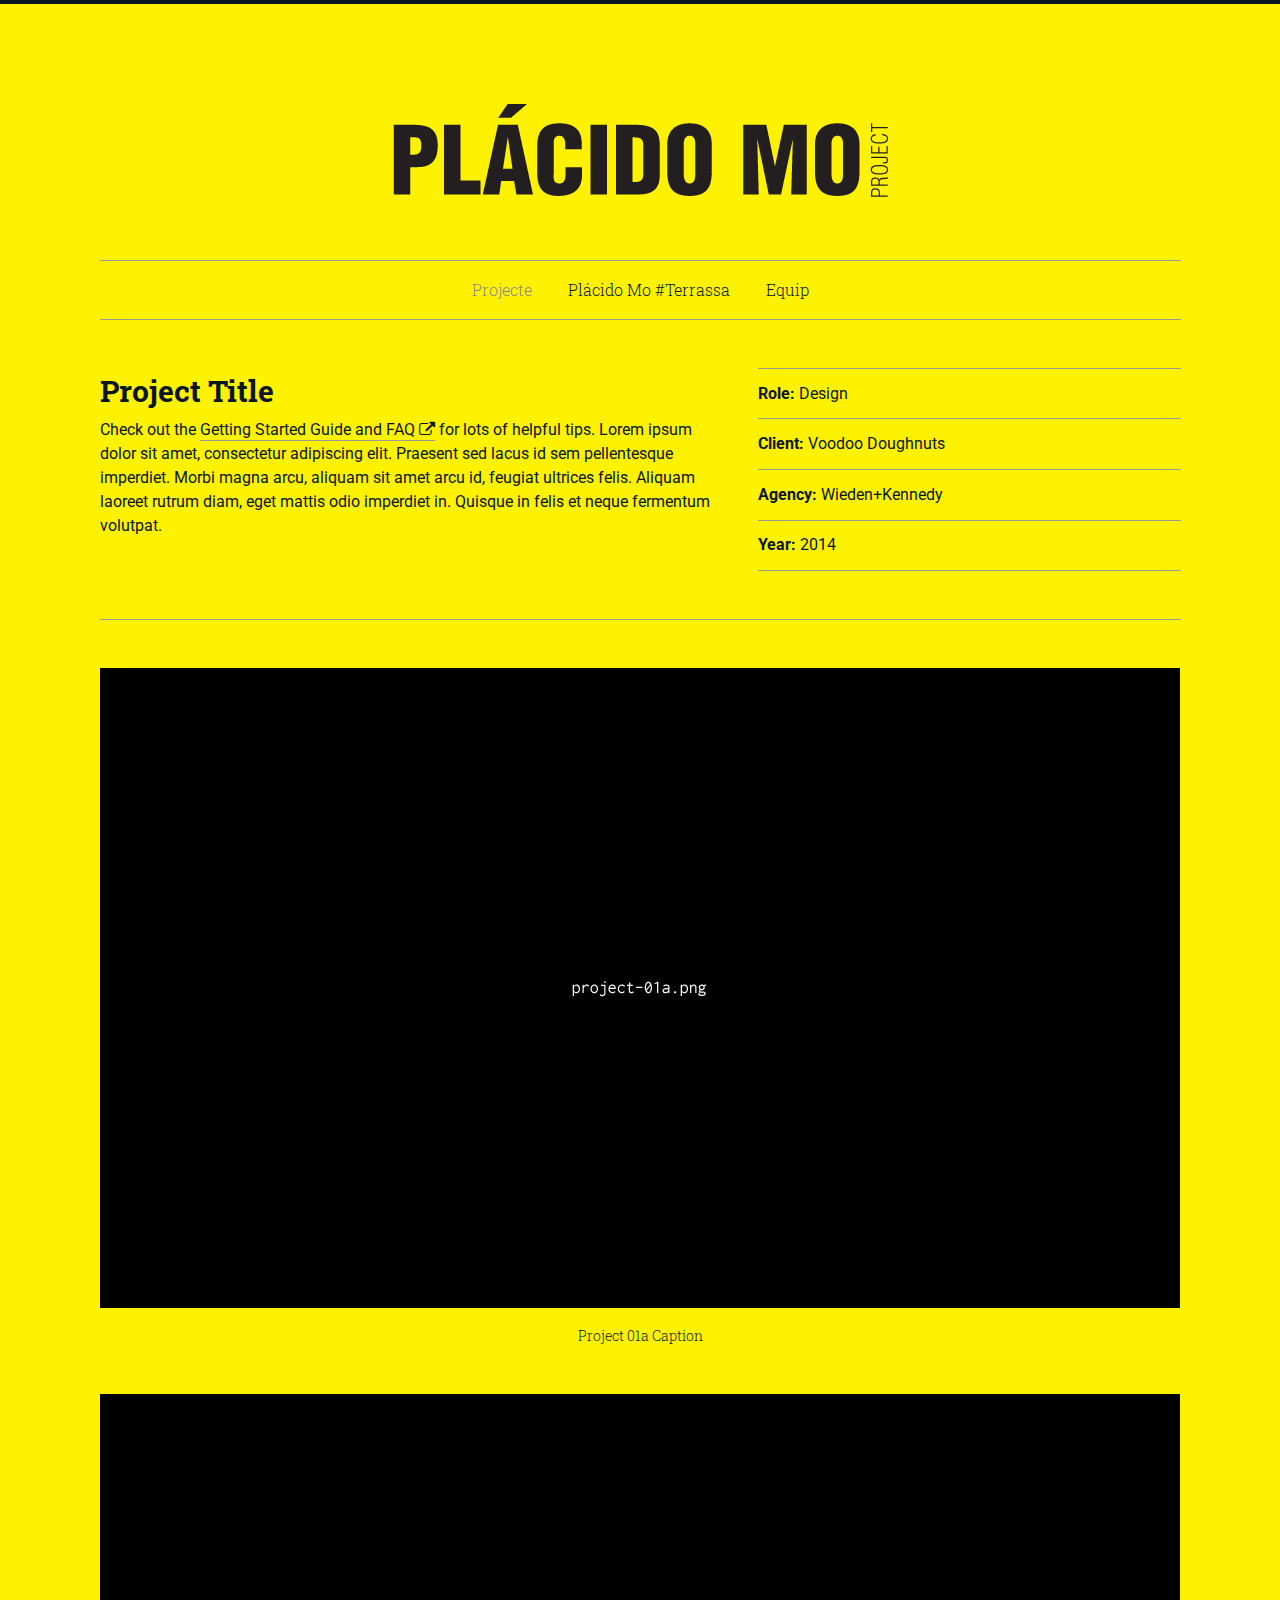
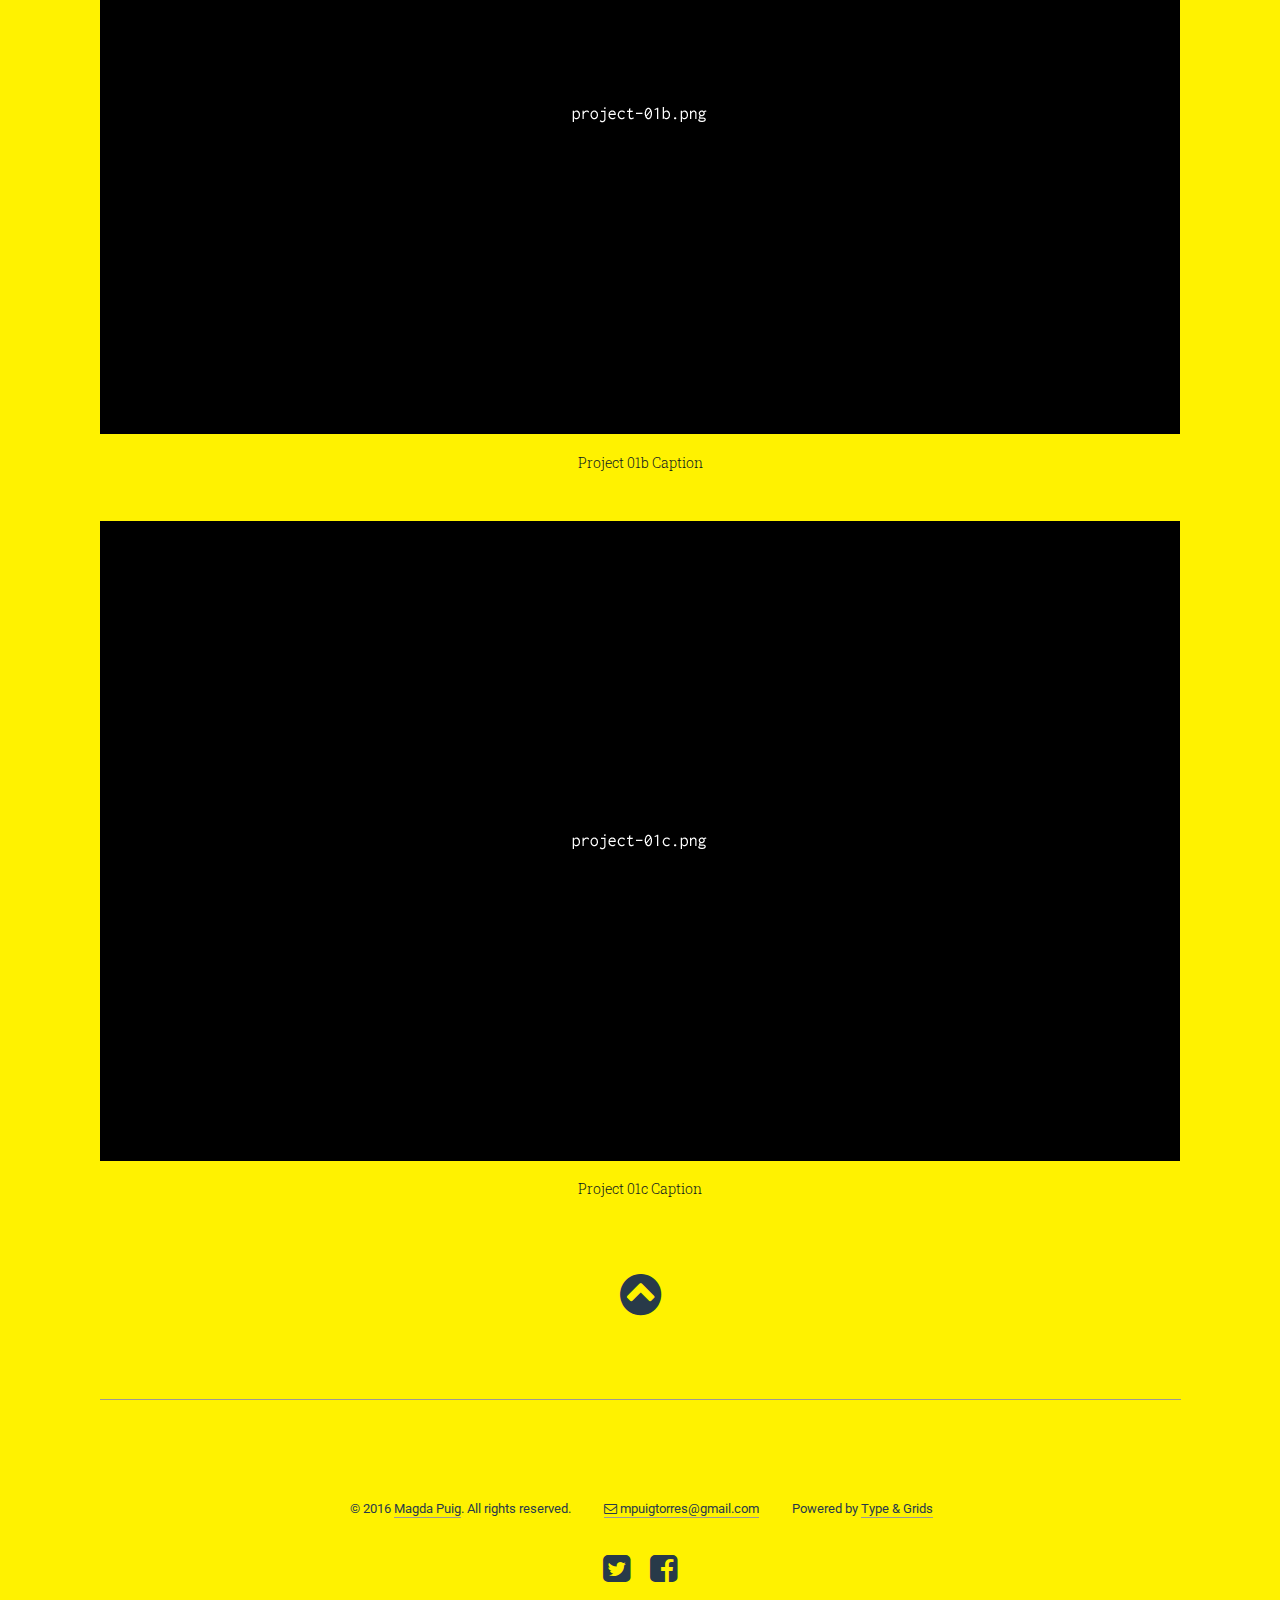
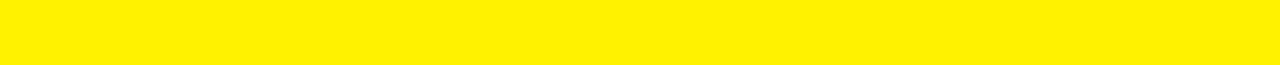
==== commit 5c7fb1b6: "initial tunning" ====
--- a/index.html
+++ b/index.html
@@ -4,7 +4,7 @@
 <meta charset="utf-8" />
 <meta name="viewport" content="width=device-width, initial-scale=1.0" />
 
-<title>Hawthorne &mdash; Selected Work</title>
+<title>Placido Mo Project &mdash; Projecte</title>
 <meta name="description" content="Page description goes here">
 
 <!-- ******************************************************************************************
@@ -22,139 +22,73 @@
 
 <div class="row">
 	<div class="small-12 medium-12 large-12 small-centered columns">
-		<header>		
-			<h1><a href="index.html">Hawthorne Template</a></h1>
-			<h2><a href="index.html">Design & Art Direction</a></h2>
-			<!--
+		<header>
 			<div class="logo">
-				<a href="index.html"><img src="img/logo.png" alt="Your Name Here" /></a>
+				<a href="index.html"><img src="img/logo.png" alt="Magda Puig" /></a>
 			</div>
-			-->
 		</header>
 	</div>
 	<div class="small-12 medium-12 large-12 small-centered columns">
 		<nav>
 			<ul class="inline-list-custom">
-				<li><a href="index.html" class="current">Selected Work</a></li>
-				<li><a href="about.html">About</a></li>							
+				<li><a href="index.html" class="current">Projecte</a></li>
+				<li><a href="terrassa.html">Plácido Mo #Terrassa</a></li>
+				<li><a href="about.html">Equip</a></li>
 			</ul>
 		</nav>
 	</div>
 </div>
 
 <div class="row">
+	<div class="small-12 medium-7 large-7 columns">
+		<h2>Project Title</h2>
+		<p>
+			Check out the <a href="http://www.typeandgrids.com/support" target="_blank">Getting Started Guide and FAQ <i class="fa fa-external-link"></i></a> for lots of helpful tips. Lorem ipsum dolor sit amet, consectetur adipiscing elit. Praesent sed lacus id sem pellentesque imperdiet. Morbi magna arcu, aliquam sit amet arcu id, feugiat ultrices felis. Aliquam laoreet rutrum diam, eget mattis odio imperdiet in. Quisque in felis et neque fermentum volutpat.
+		</p>
+	</div>
+	<div class="small-12 medium-5 large-5 columns">
+		<div class="lined-list">
+			<ul>
+				<li><strong>Role:</strong> Design</li>
+				<li><strong>Client:</strong> Voodoo Doughnuts</li>
+				<li><strong>Agency:</strong> Wieden+Kennedy</li>
+				<li><strong>Year:</strong> 2014</li>
+			</ul>
+		</div>
+	</div>
+</div>
+
+<div class="row">
 	<div class="small-12 medium-12 large-12 columns">
-		<ul class="small-block-grid-1 medium-block-grid-3 large-block-grid-3 inline-list-custom">
-			
-			<!-- Begin project -->
-			<li>
-				<div class="thumbnail">
-					<div class="thumbnail-img">
-						<div class="thumbnail-hover"><a href="project-01.html"></a></div>
-						<a href="project-01.html"><img src="img/projects/project-01.png" alt="Project 01" /></a>
-					</div>
-					<div class="thumbnail-caption"><a class="caption-link" href="project-01.html">Project 01</a></div>
-				</div>
-			</li>
-			<!-- End project -->
-			
-			<!-- Begin project -->
-			<li>
-				<div class="thumbnail">
-					<div class="thumbnail-img">
-						<div class="thumbnail-hover"><a href="project-01.html"></a></div>
-						<a href="project-01.html"><img src="img/projects/project-02.png" alt="Project 02" /></a>
-					</div>
-					<div class="thumbnail-caption"><a class="caption-link" href="project-01.html">Project 02</a></div>
-				</div>
-			</li>
-			<!-- End project -->
-			
-			<!-- Begin project -->
-			<li>
-				<div class="thumbnail">
-					<div class="thumbnail-img">
-						<div class="thumbnail-hover"><a href="project-01.html"></a></div>
-						<a href="project-01.html"><img src="img/projects/project-03.png" alt="Project 03" /></a>
-					</div>
-					<div class="thumbnail-caption"><a class="caption-link" href="project-01.html">Project 03</a></div>
-				</div>
-			</li>
-			<!-- End project -->
-			
-			<!-- Begin project -->
-			<li>
-				<div class="thumbnail">
-					<div class="thumbnail-img">
-						<div class="thumbnail-hover"><a href="project-01.html"></a></div>
-						<a href="project-01.html"><img src="img/projects/project-04.png" alt="Project 04" /></a>
-					</div>
-					<div class="thumbnail-caption"><a class="caption-link" href="project-01.html">Project 04</a></div>
-				</div>
-			</li>
-			<!-- End project -->
-			
-			<!-- Begin project -->
-			<li>
-				<div class="thumbnail">
-					<div class="thumbnail-img">
-						<div class="thumbnail-hover"><a href="project-01.html"></a></div>
-						<a href="project-01.html"><img src="img/projects/project-05.png" alt="Project 05" /></a>
-					</div>
-					<div class="thumbnail-caption"><a class="caption-link" href="project-01.html">Project 05</a></div>
-				</div>
-			</li>
-			<!-- End project -->
-			
-			<!-- Begin project -->
-			<li>
-				<div class="thumbnail">
-					<div class="thumbnail-img">
-						<div class="thumbnail-hover"><a href="project-01.html"></a></div>
-						<a href="project-01.html"><img src="img/projects/project-06.png" alt="Project 06" /></a>
-					</div>
-					<div class="thumbnail-caption"><a class="caption-link" href="project-01.html">Project 06</a></div>
-				</div>
-			</li>
-			<!-- End project -->
-			
-			<!-- Begin project -->
-			<li>
-				<div class="thumbnail">
-					<div class="thumbnail-img">
-						<div class="thumbnail-hover"><a href="project-01.html"></a></div>
-						<a href="project-01.html"><img src="img/projects/project-07.png" alt="Project 07" /></a>
-					</div>
-					<div class="thumbnail-caption"><a class="caption-link" href="project-01.html">Project 07</a></div>
-				</div>
-			</li>
-			<!-- End project -->
-			
-			<!-- Begin project -->
-			<li>
-				<div class="thumbnail">
-					<div class="thumbnail-img">
-						<div class="thumbnail-hover"><a href="project-01.html"></a></div>
-						<a href="project-01.html"><img src="img/projects/project-08.png" alt="Project 08" /></a>
-					</div>
-					<div class="thumbnail-caption"><a class="caption-link" href="project-01.html">Project 08</a></div>
-				</div>
-			</li>
-			<!-- End project -->
-			
-			<!-- Begin project -->
-			<li>
-				<div class="thumbnail">
-					<div class="thumbnail-img">
-						<div class="thumbnail-hover"><a href="project-01.html"></a></div>
-						<a href="project-01.html"><img src="img/projects/project-09.png" alt="Project 09" /></a>
-					</div>
-					<div class="thumbnail-caption"><a class="caption-link" href="project-01.html">Project 09</a></div>
-				</div>
-			</li>
-			<!-- End project -->
-						
-		</ul>
+		<hr class="project-detail-hr" />
+
+		<!-- Begin project image -->
+		<div class="project-img">
+			<img src="img/projects/project-01a.png" alt="Project 01a" />
+			<h6>Project 01a Caption</h6>
+		</div>
+		<!-- End project image -->
+
+		<!-- Begin project image -->
+		<div class="project-img">
+			<img src="img/projects/project-01b.png" alt="Project 01b" />
+			<h6>Project 01b Caption</h6>
+		</div>
+		<!-- End project image -->
+
+		<!-- Begin project image -->
+		<div class="project-img">
+			<img src="img/projects/project-01c.png" alt="Project 01c" />
+			<h6>Project 01c Caption</h6>
+		</div>
+		<!-- End project image -->
+
+	</div>
+</div>
+
+<div class="row">
+	<div class="small-12 medium-12 large-12 columns">
+		<p class="back-to-top-holder"><a class="back-to-top"><i class="fa fa-chevron-circle-up fa-3x"></i></a></p>
 	</div>
 </div>
 
@@ -162,19 +96,19 @@
 	<div class="small-12 medium-12 large-12 columns">
 		<footer>
 			<ul>
-				<li>&copy; 2014 <a href="index.html">Your Name Here</a>. All rights reserved.</li>
-				<li><a href="mailto:hello@yourname.com"><i class="fa fa-envelope-o"></i> hello@yourname.com</a></li>
-				
+				<li>&copy; 2016 <a href="index.html">Magda Puig</a>. All rights reserved.</li>
+				<li><a href="mailto:mpuigtorres@gmail.com"><i class="fa fa-envelope-o"></i> mpuigtorres@gmail.com</a></li>
+
 				<!-- *****************************************************************************************
 				The "Powered by Type & Grids" link in the footer is required in the Free version
 				typeandgrids.com/pirates -->
 				<li>Powered by <a href="http://www.typeandgrids.com" target="_blank">Type &amp; Grids</a></li>
 				<!--  ************************************************************************************ -->
-				
+
 			</ul>
 			<div class="social-icons">
-				<a href="http://www.twitter.com/typeandgrids" target="_blank"><i class="fa fa-twitter-square fa-2x"></i></a>
-				<a href="http://www.facebook.com/typeandgrids" target="_blank"><i class="fa fa-facebook-square fa-2x"></i></a>
+				<a href="https://twitter.com/Placidomo_Proj" target="_blank"><i class="fa fa-twitter-square fa-2x"></i></a>
+				<a href="https://www.facebook.com/Pl%C3%A1cido-Mo-156661438077281/" target="_blank"><i class="fa fa-facebook-square fa-2x"></i></a>
 			</div>
 		</footer>
 	</div>
--- a/css/hawthorne_type2_color3.css
+++ b/css/hawthorne_type2_color3.css
@@ -328,7 +328,7 @@
 ==================================================================================================*/
 /* line 69, ../scss/_custom.scss */
 html {
-  background-color: #ece5df !important;
+  background-color: #fff200 !important;
 }
 
 /* line 73, ../scss/_custom.scss */
@@ -588,7 +588,7 @@
   border-top: 1px solid #9d9995;
   border-bottom: 1px solid #9d9995;
   margin-bottom: 3em;
-  background-color: #ece5df;
+  background-color: #fff200;
 }
 
 /* line 298, ../scss/_custom.scss */
@@ -917,7 +917,7 @@
 
 /* line 325, ../bower_components/foundation/scss/foundation/components/_global.scss */
 body {
-  background: #ece5df;
+  background: #fff200;
   color: #0a161f;
   padding: 0;
   margin: 0;
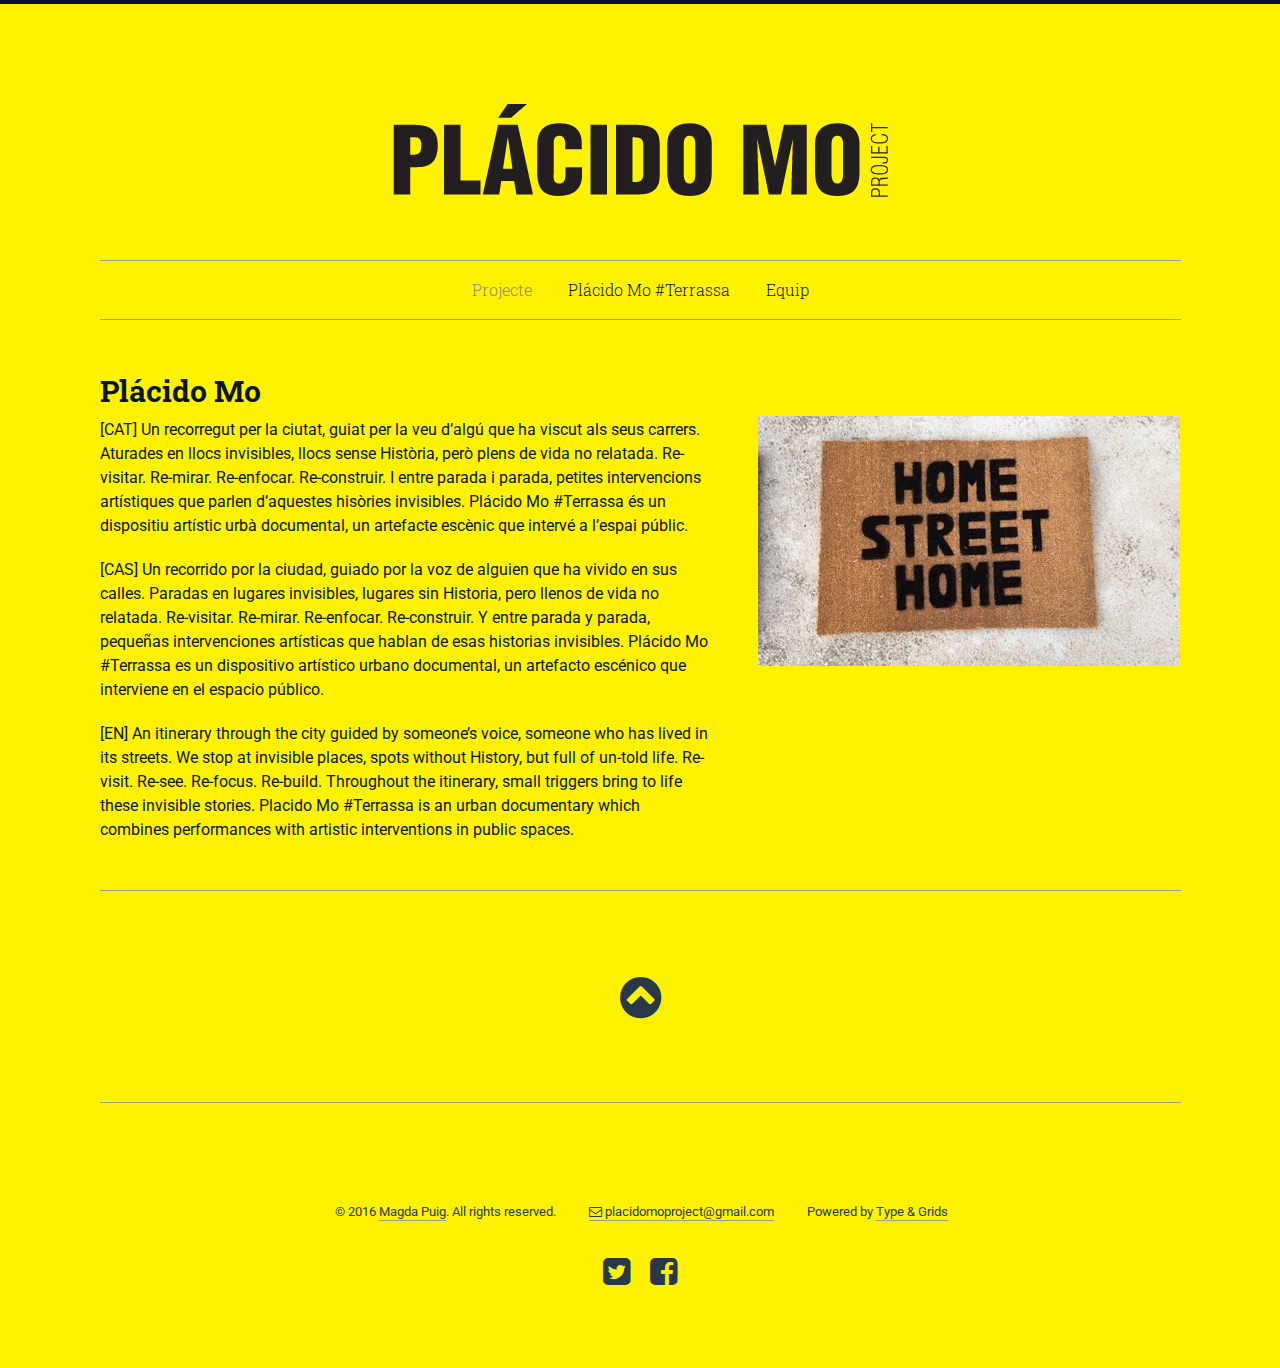
==== commit 2e7336f6: "new layout & youtube videos" ====
--- a/index.html
+++ b/index.html
@@ -41,20 +41,22 @@
 
 <div class="row">
 	<div class="small-12 medium-7 large-7 columns">
-		<h2>Project Title</h2>
+		<h2>Plácido Mo</h2>
 		<p>
-			Check out the <a href="http://www.typeandgrids.com/support" target="_blank">Getting Started Guide and FAQ <i class="fa fa-external-link"></i></a> for lots of helpful tips. Lorem ipsum dolor sit amet, consectetur adipiscing elit. Praesent sed lacus id sem pellentesque imperdiet. Morbi magna arcu, aliquam sit amet arcu id, feugiat ultrices felis. Aliquam laoreet rutrum diam, eget mattis odio imperdiet in. Quisque in felis et neque fermentum volutpat.
+[CAT] Un recorregut per la ciutat, guiat per la veu d’algú que ha viscut als seus carrers. Aturades en llocs invisibles, llocs sense Història, però plens de vida no relatada. Re-visitar. Re-mirar. Re-enfocar. Re-construir. I entre parada i parada, petites intervencions artístiques que parlen d’aquestes hisòries invisibles. Plácido Mo #Terrassa és un dispositiu artístic urbà documental, un artefacte escènic que intervé a l’espai públic.
+		</p>
+	<p>
+[CAS] Un recorrido por la ciudad, guiado por la voz de alguien que ha vivido en sus calles. Paradas en lugares invisibles, lugares sin Historia, pero llenos de vida no relatada. Re-visitar. Re-mirar. Re-enfocar. Re-construir. Y entre parada y parada, pequeñas intervenciones artísticas que hablan de esas historias invisibles. Plácido Mo #Terrassa es un dispositivo artístico urbano documental, un artefacto escénico que interviene en el espacio público.
+	</p>
+	<p>
+[EN] An itinerary through the city guided by someone’s voice, someone who has lived in its streets. We stop at invisible places, spots without History, but full of un-told life. Re-visit. Re-see. Re-focus. Re-build. Throughout the itinerary, small triggers bring to life these invisible stories. Placido Mo #Terrassa is an urban documentary which combines performances with artistic interventions in public spaces.
 		</p>
 	</div>
 	<div class="small-12 medium-5 large-5 columns">
-		<div class="lined-list">
-			<ul>
-				<li><strong>Role:</strong> Design</li>
-				<li><strong>Client:</strong> Voodoo Doughnuts</li>
-				<li><strong>Agency:</strong> Wieden+Kennedy</li>
-				<li><strong>Year:</strong> 2014</li>
-			</ul>
+		<div class="project-img">
+			<img src="img/intro.jpg" alt="Project 01b" />
 		</div>
+
 	</div>
 </div>
 
@@ -63,24 +65,12 @@
 		<hr class="project-detail-hr" />
 
 		<!-- Begin project image -->
+		<!--
 		<div class="project-img">
 			<img src="img/projects/project-01a.png" alt="Project 01a" />
 			<h6>Project 01a Caption</h6>
 		</div>
-		<!-- End project image -->
-
-		<!-- Begin project image -->
-		<div class="project-img">
-			<img src="img/projects/project-01b.png" alt="Project 01b" />
-			<h6>Project 01b Caption</h6>
-		</div>
-		<!-- End project image -->
-
-		<!-- Begin project image -->
-		<div class="project-img">
-			<img src="img/projects/project-01c.png" alt="Project 01c" />
-			<h6>Project 01c Caption</h6>
-		</div>
+		 -->
 		<!-- End project image -->
 
 	</div>
@@ -97,7 +87,7 @@
 		<footer>
 			<ul>
 				<li>&copy; 2016 <a href="index.html">Magda Puig</a>. All rights reserved.</li>
-				<li><a href="mailto:mpuigtorres@gmail.com"><i class="fa fa-envelope-o"></i> mpuigtorres@gmail.com</a></li>
+				<li><a href="mailto:placidomoproject@gmail.com"><i class="fa fa-envelope-o"></i> placidomoproject@gmail.com</a></li>
 
 				<!-- *****************************************************************************************
 				The "Powered by Type & Grids" link in the footer is required in the Free version
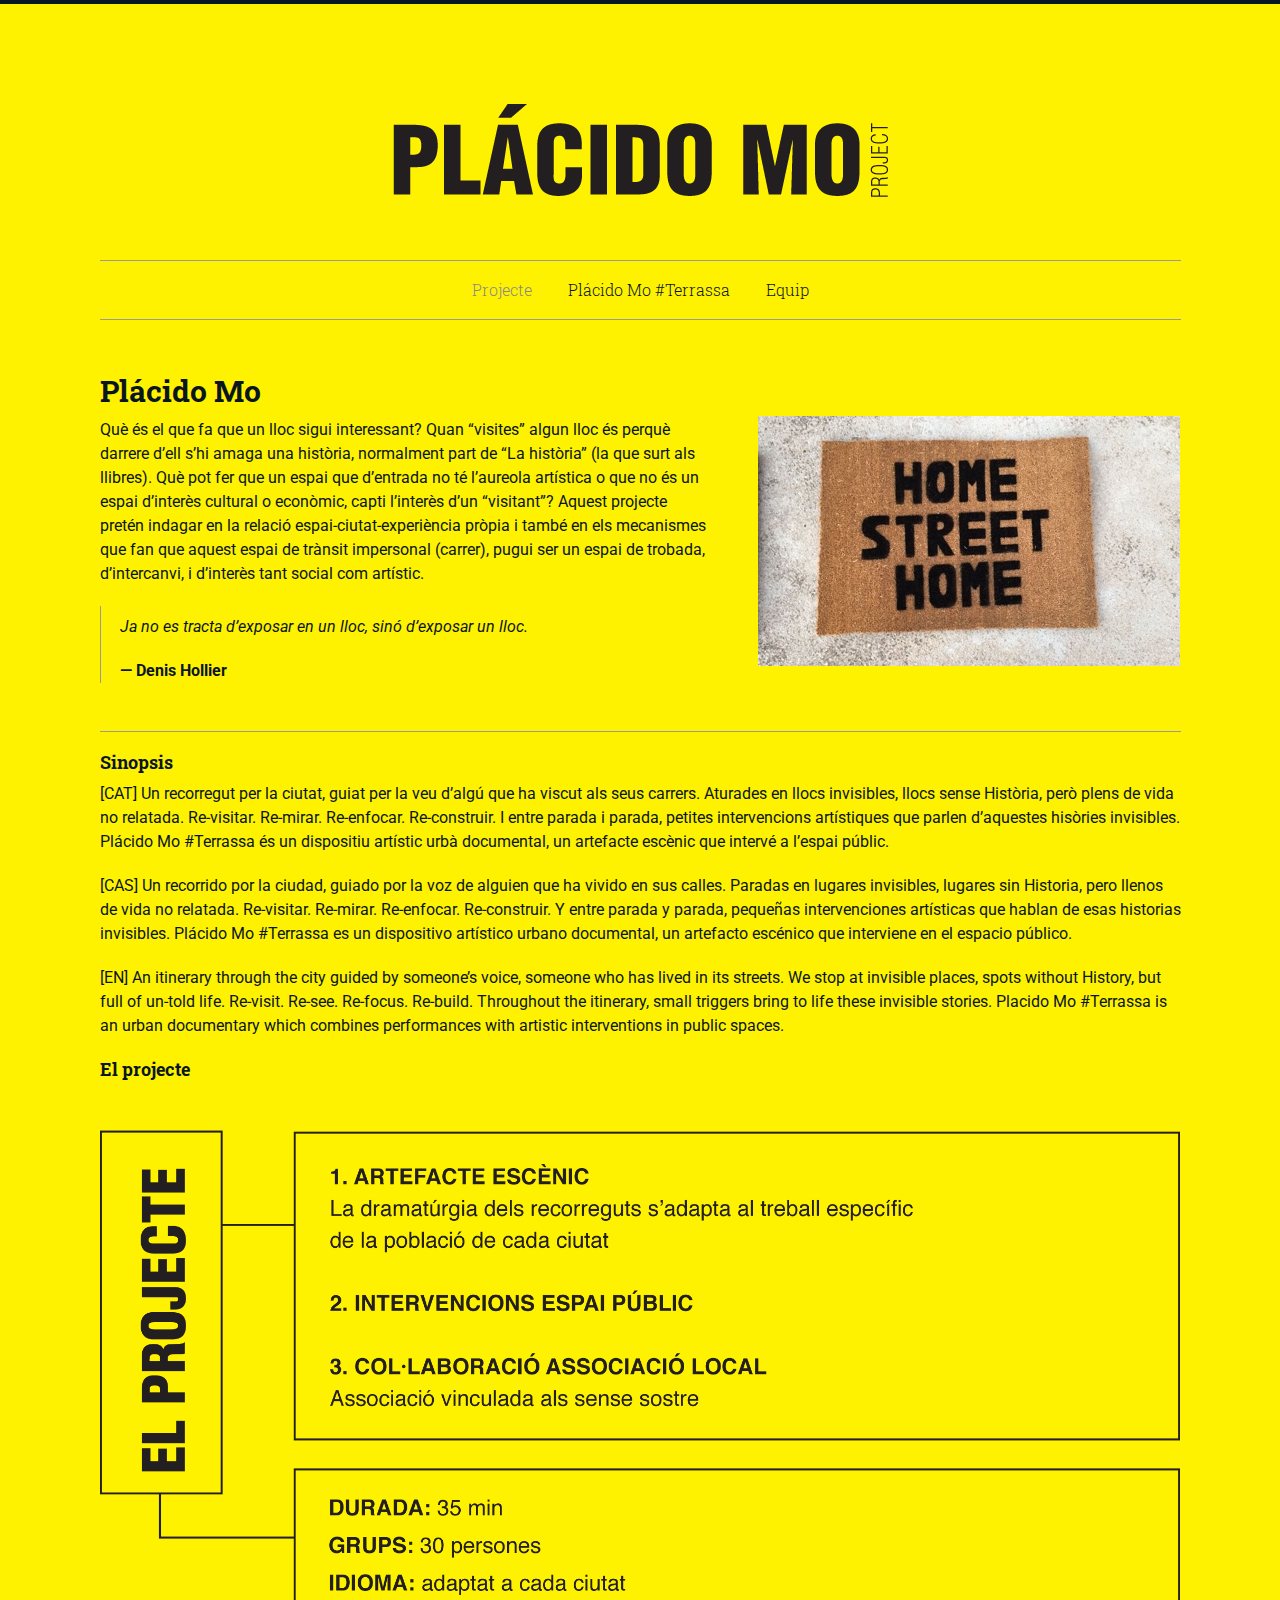
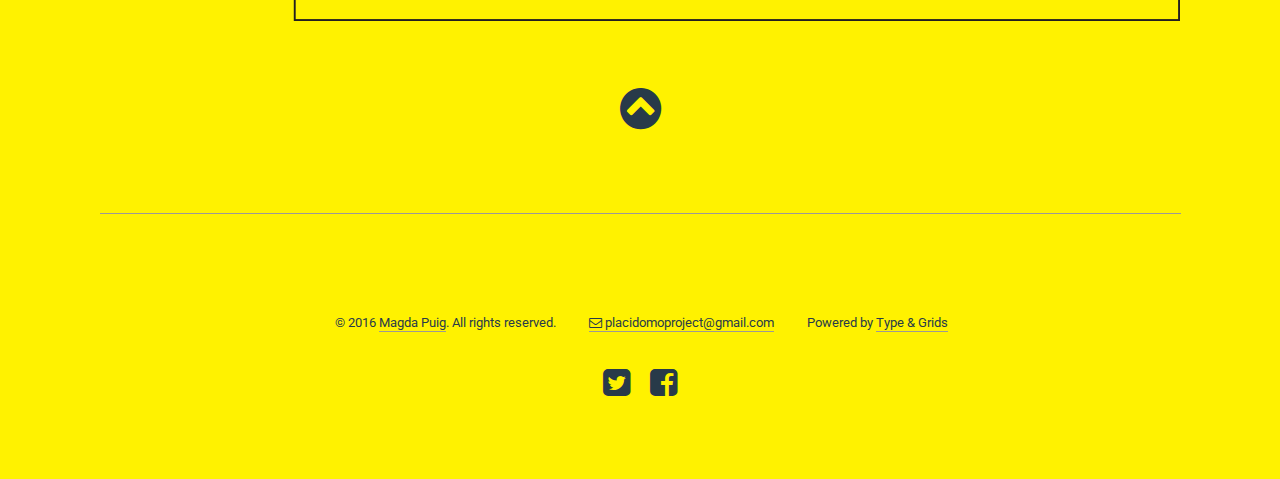
==== commit d4554e9a: "final update" ====
--- a/index.html
+++ b/index.html
@@ -42,15 +42,11 @@
 <div class="row">
 	<div class="small-12 medium-7 large-7 columns">
 		<h2>Plácido Mo</h2>
-		<p>
-[CAT] Un recorregut per la ciutat, guiat per la veu d’algú que ha viscut als seus carrers. Aturades en llocs invisibles, llocs sense Història, però plens de vida no relatada. Re-visitar. Re-mirar. Re-enfocar. Re-construir. I entre parada i parada, petites intervencions artístiques que parlen d’aquestes hisòries invisibles. Plácido Mo #Terrassa és un dispositiu artístic urbà documental, un artefacte escènic que intervé a l’espai públic.
-		</p>
-	<p>
-[CAS] Un recorrido por la ciudad, guiado por la voz de alguien que ha vivido en sus calles. Paradas en lugares invisibles, lugares sin Historia, pero llenos de vida no relatada. Re-visitar. Re-mirar. Re-enfocar. Re-construir. Y entre parada y parada, pequeñas intervenciones artísticas que hablan de esas historias invisibles. Plácido Mo #Terrassa es un dispositivo artístico urbano documental, un artefacto escénico que interviene en el espacio público.
-	</p>
-	<p>
-[EN] An itinerary through the city guided by someone’s voice, someone who has lived in its streets. We stop at invisible places, spots without History, but full of un-told life. Re-visit. Re-see. Re-focus. Re-build. Throughout the itinerary, small triggers bring to life these invisible stories. Placido Mo #Terrassa is an urban documentary which combines performances with artistic interventions in public spaces.
-		</p>
+		<p>Què és el que fa que un lloc sigui interessant? Quan “visites” algun lloc és perquè darrere d’ell s’hi amaga una història, normalment part de “La història” (la que surt als llibres). Què pot fer que un espai que d’entrada no té l’aureola artística o que no és un espai d’interès cultural o econòmic, capti l’interès d’un “visitant”? Aquest projecte pretén indagar en la relació espai-ciutat-experiència pròpia i també en els mecanismes que fan que aquest espai de trànsit impersonal (carrer), pugui ser un espai de trobada, d’intercanvi, i d’interès tant social com artístic.</p>
+		<blockquote>
+			<p>Ja no es tracta d’exposar en un lloc, sinó d’exposar un lloc.</p>
+			<cite>Denis Hollier</cite>
+		</blockquote>
 	</div>
 	<div class="small-12 medium-5 large-5 columns">
 		<div class="project-img">
@@ -63,15 +59,15 @@
 <div class="row">
 	<div class="small-12 medium-12 large-12 columns">
 		<hr class="project-detail-hr" />
+		<h3>Sinopsis</h3>
+		<p>[CAT] Un recorregut per la ciutat, guiat per la veu d’algú que ha viscut als seus carrers. Aturades en llocs invisibles, llocs sense Història, però plens de vida no relatada. Re-visitar. Re-mirar. Re-enfocar. Re-construir. I entre parada i parada, petites intervencions artístiques que parlen d’aquestes hisòries invisibles. Plácido Mo #Terrassa és un dispositiu artístic urbà documental, un artefacte escènic que intervé a l’espai públic.</p>
+		<p>[CAS] Un recorrido por la ciudad, guiado por la voz de alguien que ha vivido en sus calles. Paradas en lugares invisibles, lugares sin Historia, pero llenos de vida no relatada. Re-visitar. Re-mirar. Re-enfocar. Re-construir. Y entre parada y parada, pequeñas intervenciones artísticas que hablan de esas historias invisibles. Plácido Mo #Terrassa es un dispositivo artístico urbano documental, un artefacto escénico que interviene en el espacio público.</p>
+		<p>[EN] An itinerary through the city guided by someone’s voice, someone who has lived in its streets. We stop at invisible places, spots without History, but full of un-told life. Re-visit. Re-see. Re-focus. Re-build. Throughout the itinerary, small triggers bring to life these invisible stories. Placido Mo #Terrassa is an urban documentary which combines performances with artistic interventions in public spaces.</p>
 
-		<!-- Begin project image -->
-		<!--
+		<h3>El projecte</h3>
 		<div class="project-img">
-			<img src="img/projects/project-01a.png" alt="Project 01a" />
-			<h6>Project 01a Caption</h6>
+			<img src="img/projecte.png" alt="El projecte" />
 		</div>
-		 -->
-		<!-- End project image -->
 
 	</div>
 </div>
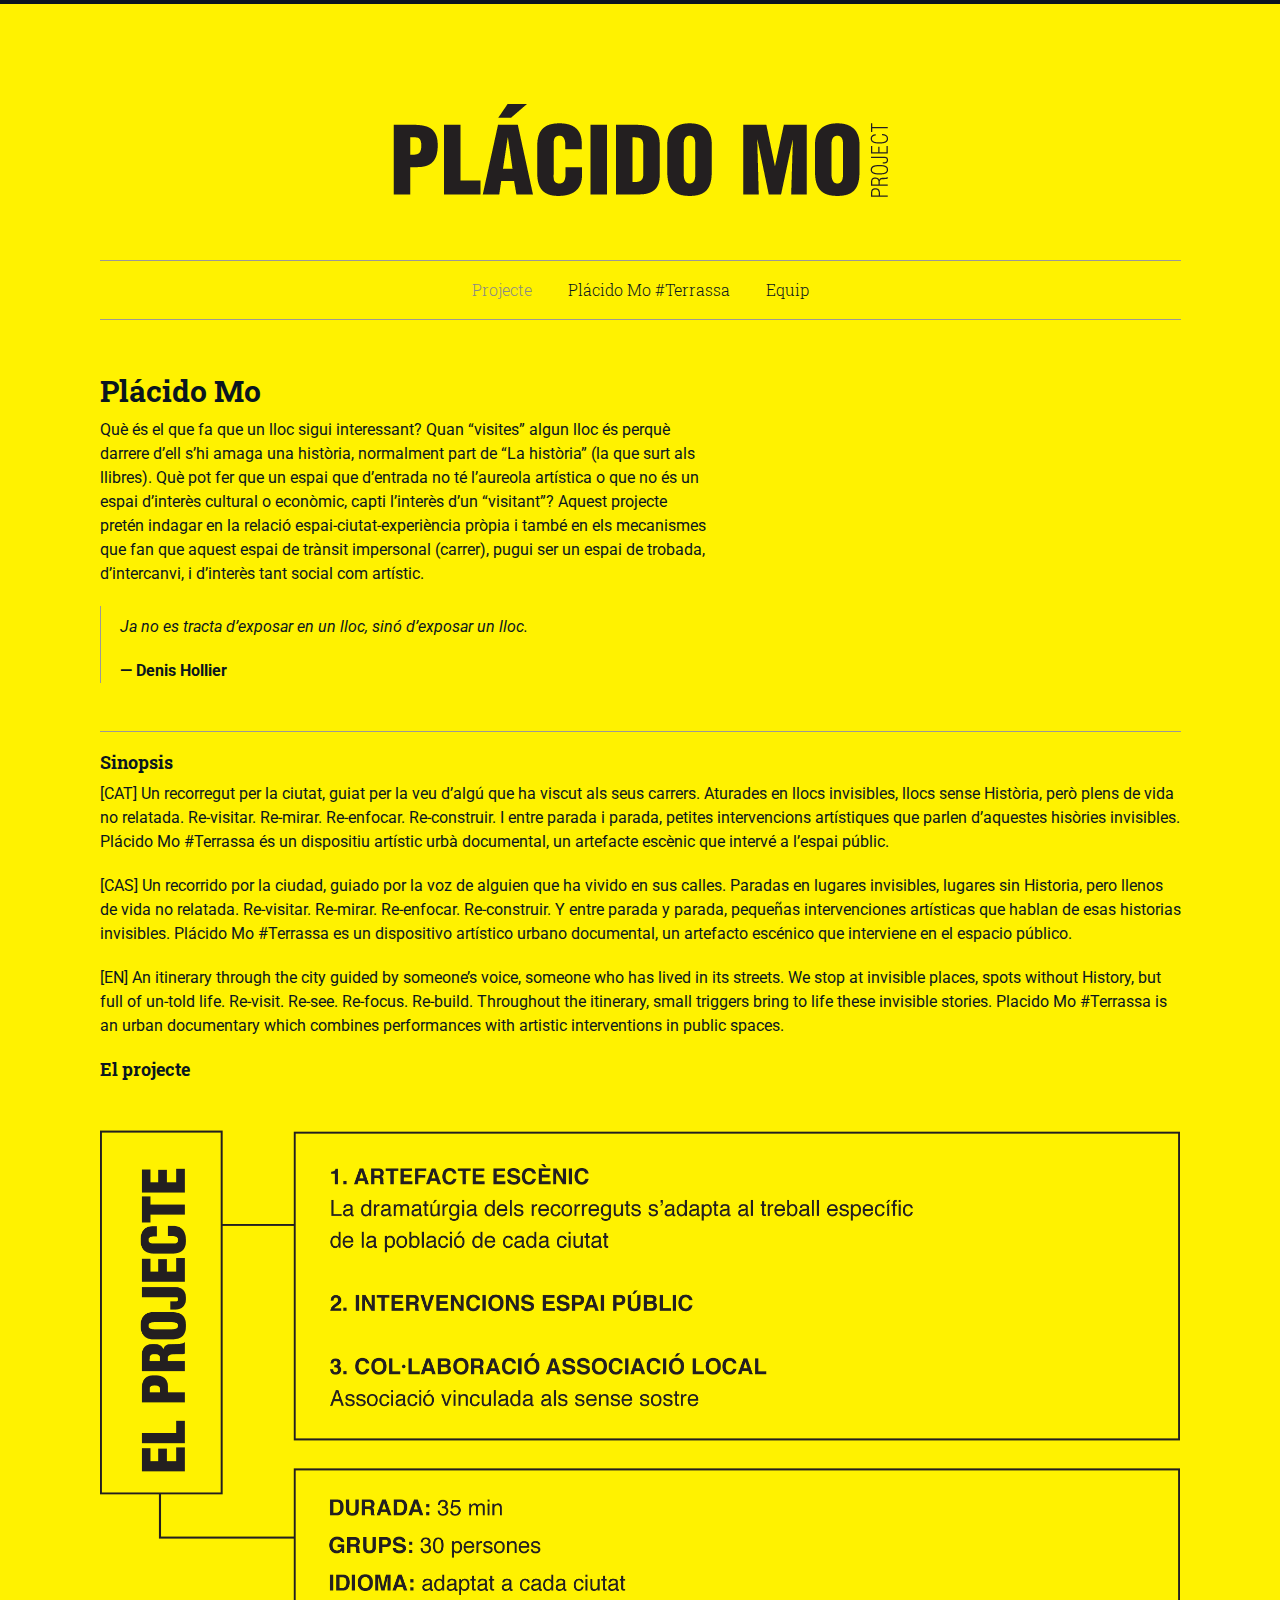
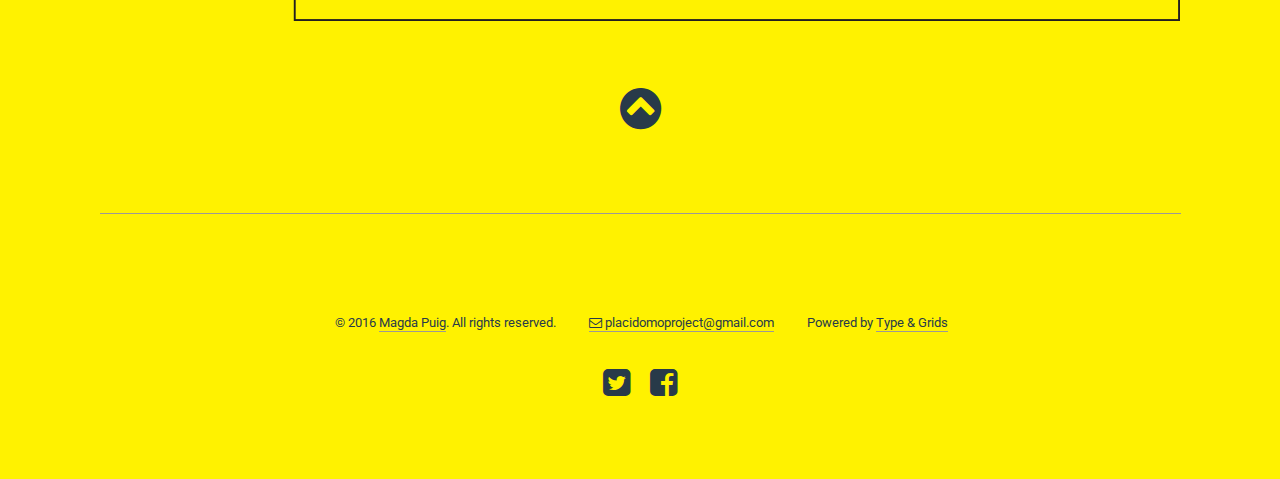
==== commit 1ec62772: "youtube video at index.html" ====
--- a/index.html
+++ b/index.html
@@ -49,10 +49,7 @@
 		</blockquote>
 	</div>
 	<div class="small-12 medium-5 large-5 columns">
-		<div class="project-img">
-			<img src="img/intro.jpg" alt="Project 01b" />
-		</div>
-
+		<iframe width="422" height="250" src="https://www.youtube.com/embed/Iyqq7drlKvQ" frameborder="0" allowfullscreen></iframe>
 	</div>
 </div>
 
